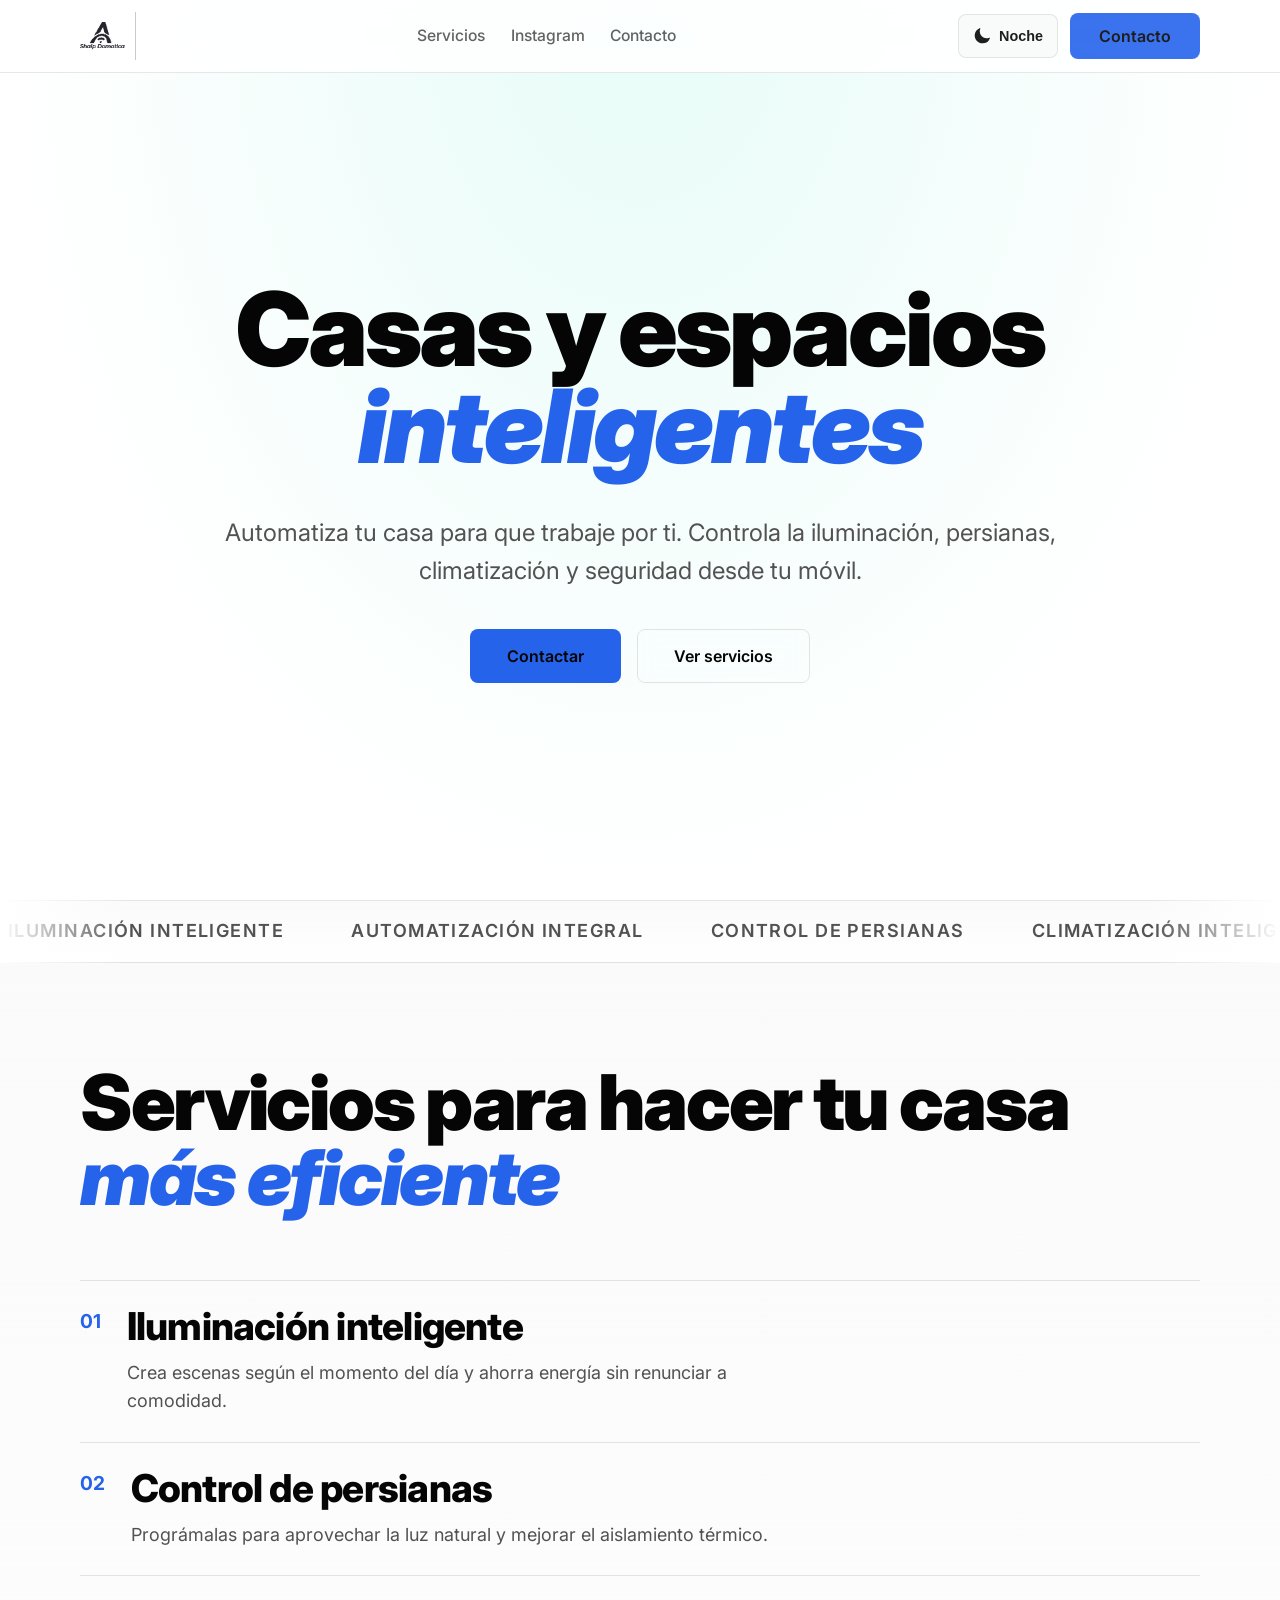
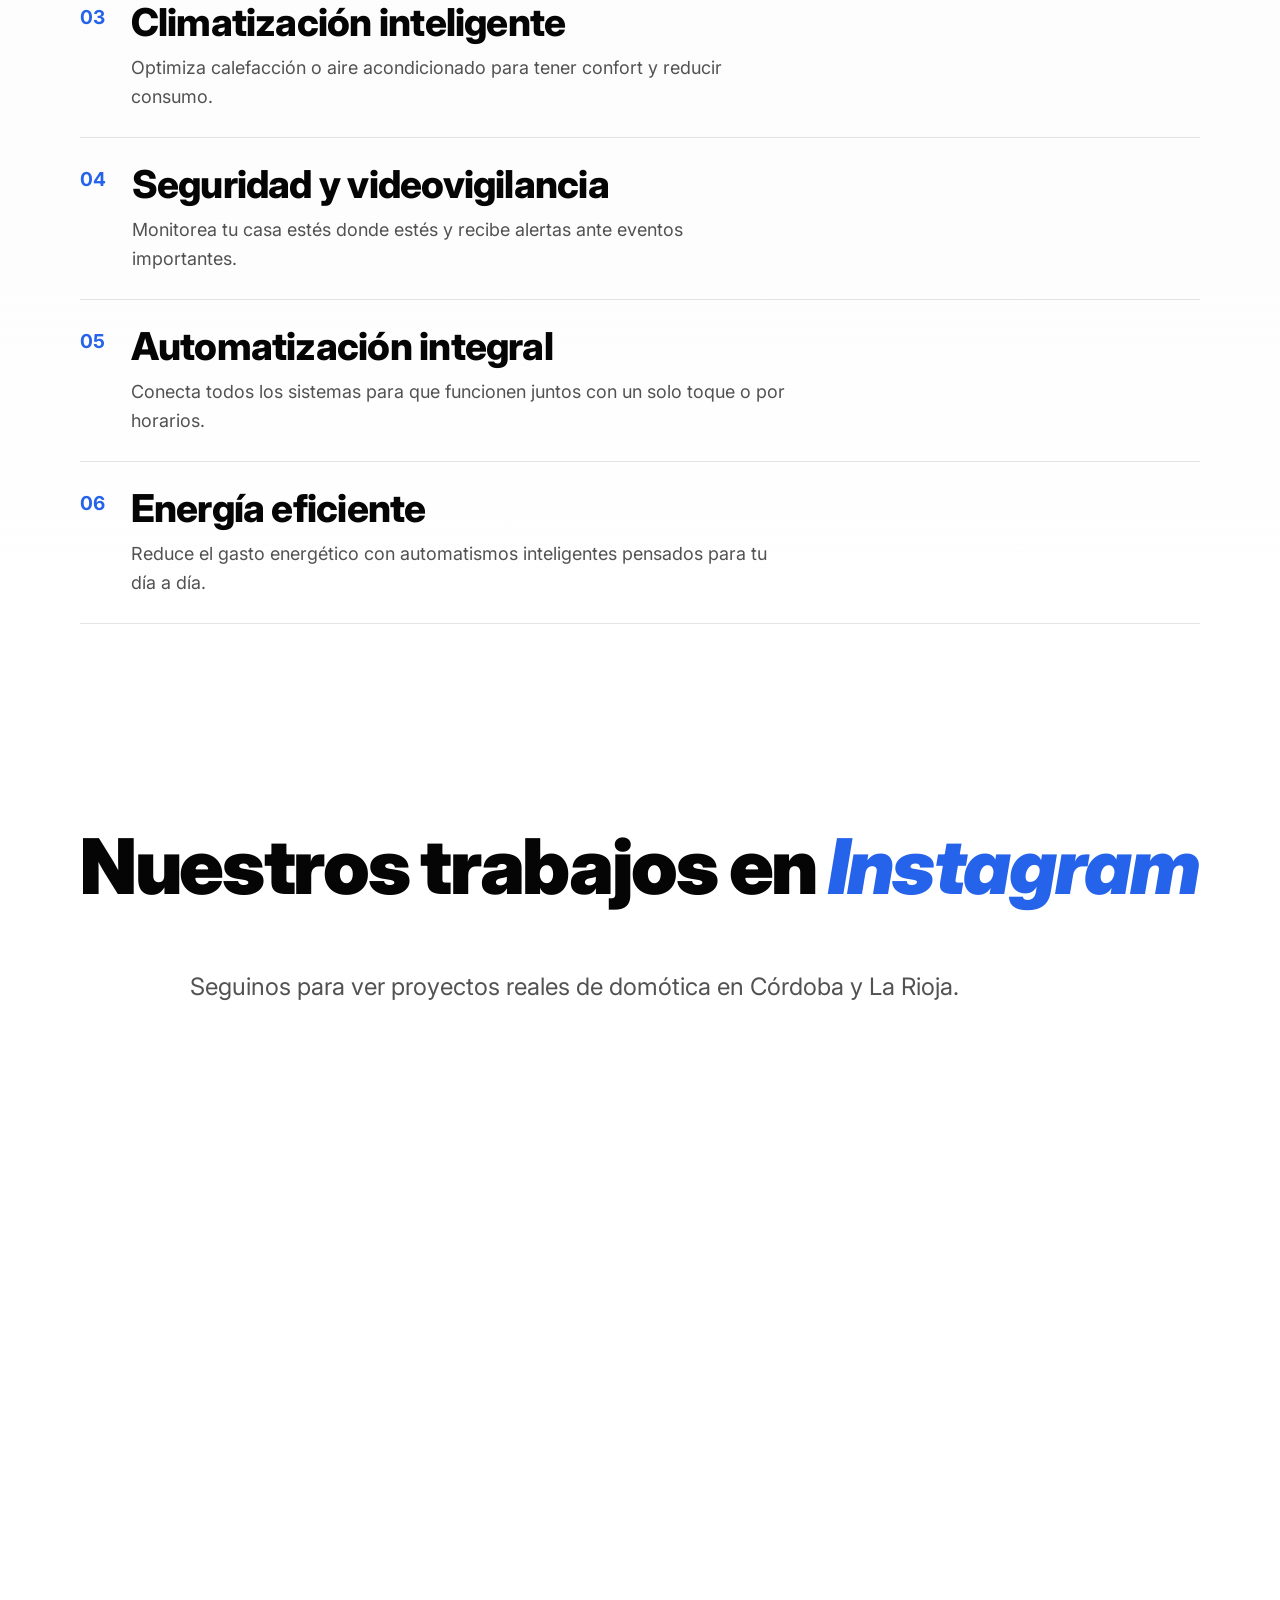
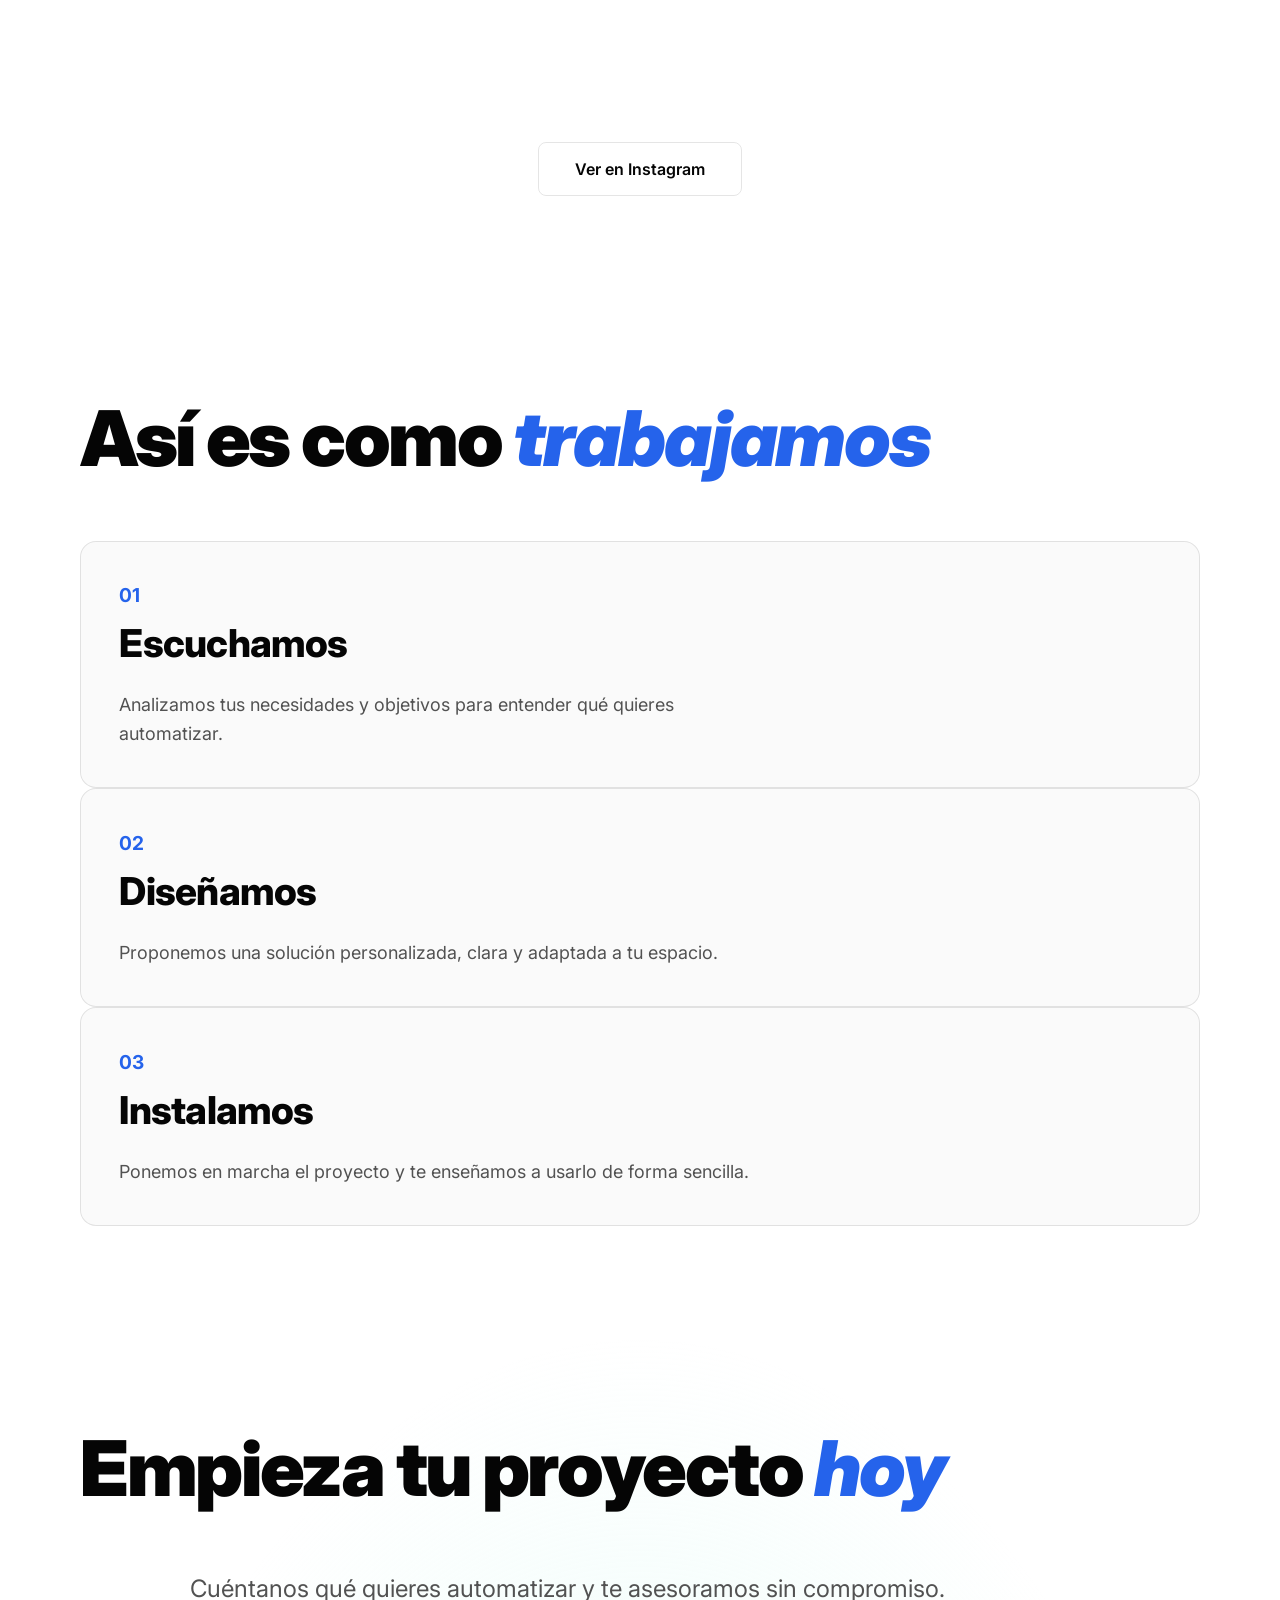
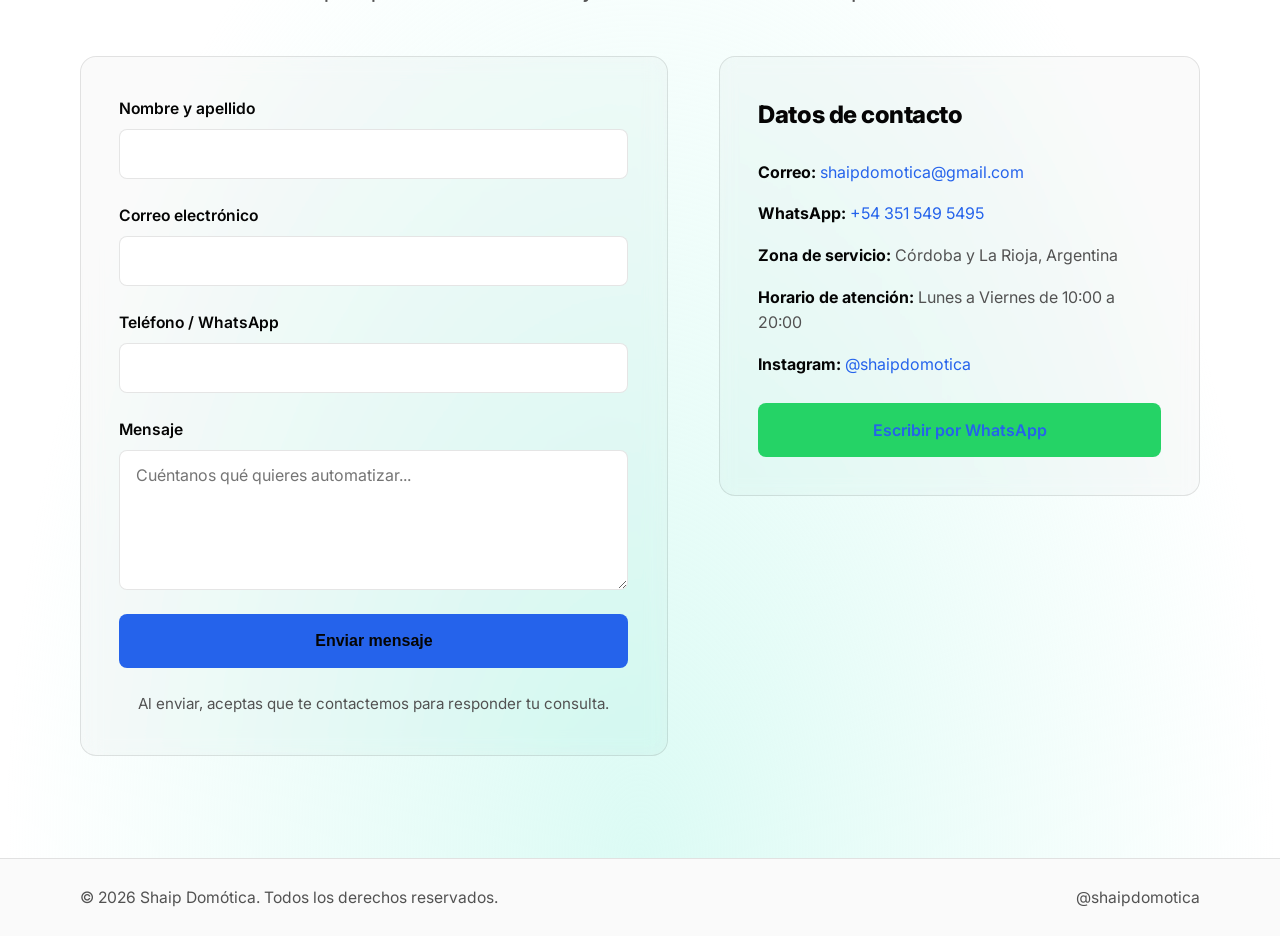
==== index.html @ 1cb64d3d "Use LightWidget HTTP for free tier compatibility" ====
<!DOCTYPE html>
<html lang="es" data-theme="dark">
<head>
  <meta charset="UTF-8">
  <meta name="viewport" content="width=device-width, initial-scale=1.0">
  <title>Shaip Domótica | Casas y espacios inteligentes</title>
  <meta name="description" content="Shaip Domótica. Automatización de iluminación, persianas, climatización y seguridad para casas y espacios inteligentes en Córdoba y La Rioja, Argentina.">
  <meta property="og:title" content="Shaip Domótica | Casas y espacios inteligentes">
  <meta property="og:description" content="Automatiza tu casa. Controla todo desde tu móvil. Shaip Domótica, Córdoba y La Rioja, Argentina.">
  <meta property="og:type" content="website">
  <meta property="og:locale" content="es_AR">
  <meta name="twitter:card" content="summary_large_image">
  <link rel="icon" type="image/png" href="[data-uri]">
  <link rel="preconnect" href="https://fonts.googleapis.com">
  <link rel="preconnect" href="https://fonts.gstatic.com" crossorigin>
  <link href="https://fonts.googleapis.com/css2?family=Inter:wght@400;500;600;700;800;900&display=swap" rel="stylesheet">
  <link rel="stylesheet" href="styles.css">
  <script type="application/ld+json">
  {
    "@context": "https://schema.org",
    "@type": "LocalBusiness",
    "name": "Shaip Domótica",
    "email": "shaipdomotica@gmail.com",
    "telephone": "+543515495495",
    "address": {"@type": "PostalAddress", "addressLocality": "Córdoba", "addressRegion": "Córdoba y La Rioja", "addressCountry": "AR"},
    "openingHours": "Mo-Fr 10:00-20:00",
    "description": "Domótica, automatización de casas y espacios inteligentes en Córdoba y La Rioja, Argentina.",
    "url": ""
  }
  </script>
</head>
<body>
  <a href="#contenido" class="skip-link">Saltar al contenido</a>
  <header class="header">
    <div class="container header-inner">
      <a href="#" class="logo">
        <img src="[data-uri]" alt="Shaip Domótica" class="logo-light" style="height: clamp(3rem, 3.5vw, 4rem); width: auto; object-fit: contain;">
        <img src="[data-uri]" alt="Shaip Domótica" class="logo-dark" style="height: clamp(3rem, 3.5vw, 4rem); width: auto; object-fit: contain;">
      </a>
      <nav class="nav" aria-label="Navegación principal">
        <a href="#servicios">Servicios</a>
        <a href="#instagram">Instagram</a>
        <a href="#contacto">Contacto</a>
      </nav>
      <div class="header-actions">
        <button class="theme-toggle" id="theme-toggle" aria-label="Cambiar tema" aria-pressed="false">
          <svg class="theme-icon sun" width="18" height="18" viewBox="0 0 24 24" fill="currentColor" aria-hidden="true"><path d="M12 2.25a.75.75 0 01.75.75v2.25a.75.75 0 01-1.5 0V3a.75.75 0 01.75-.75zM7.5 12a4.5 4.5 0 119 0 4.5 4.5 0 01-9 0zM18.894 6.166a.75.75 0 00-1.06-1.06l-1.591 1.59a.75.75 0 101.06 1.061l1.591-1.59zM21.75 12a.75.75 0 01-.75.75h-2.25a.75.75 0 010-1.5H21a.75.75 0 01.75.75zM17.834 18.894a.75.75 0 001.06-1.06l-1.59-1.591a.75.75 0 10-1.061 1.06l1.59 1.591zM12 18a.75.75 0 01.75.75V21a.75.75 0 01-1.5 0v-2.25A.75.75 0 0112 18zM7.758 17.303a.75.75 0 00-1.061-1.06l-1.591 1.59a.75.75 0 001.06 1.061l1.591-1.59zM6 12a.75.75 0 01-.75.75H3a.75.75 0 010-1.5h2.25A.75.75 0 016 12zM6.697 7.757a.75.75 0 001.06-1.06l-1.59-1.591a.75.75 0 00-1.061 1.06l1.59 1.591z"/></svg><svg class="theme-icon moon" width="18" height="18" viewBox="0 0 24 24" fill="currentColor" aria-hidden="true"><path fill-rule="evenodd" d="M9.528 1.718a.75.75 0 01.162.819A8.97 8.97 0 009 6a9 9 0 009 9 8.97 8.97 0 003.463-.69.75.75 0 01.981.98 10.503 10.503 0 01-9.694 6.46c-5.799 0-10.5-4.701-10.5-10.5 0-4.368 2.667-8.112 6.46-9.694a.75.75 0 01.818.162z" clip-rule="evenodd"/></svg>
          <span class="theme-toggle-text">Día</span>
        </button>
        <a href="#contacto" class="btn btn-primary nav-cta">Contacto</a>
      </div>
    </div>
  </header>

  <main id="contenido">
    <section class="hero">
      <div class="container hero-inner">
        <h1>Casas y espacios <em>inteligentes</em></h1>
        <p class="lead">Automatiza tu casa para que trabaje por ti. Controla la iluminación, persianas, climatización y seguridad desde tu móvil.</p>
        <div class="hero-cta">
          <a href="#contacto" class="btn btn-primary btn-lg">Contactar</a>
          <a href="#servicios" class="btn btn-ghost btn-lg">Ver servicios</a>
        </div>
      </div>
    </section>

    <section class="marquee" aria-hidden="true">
      <div class="marquee-track">
        <span>Iluminación inteligente</span><span>Automatización integral</span><span>Control de persianas</span><span>Climatización inteligente</span><span>Seguridad y videovigilancia</span><span>Energía eficiente</span>
        <span>Iluminación inteligente</span><span>Automatización integral</span><span>Control de persianas</span><span>Climatización inteligente</span><span>Seguridad y videovigilancia</span><span>Energía eficiente</span>
      </div>
    </section>

    <section id="servicios" class="services">
      <div class="container">
        <h2>Servicios para hacer tu casa <em>más eficiente</em></h2>
        <ol class="services-list">
          <li class="service-item"><span class="num">01</span><div><h3>Iluminación inteligente</h3><p>Crea escenas según el momento del día y ahorra energía sin renunciar a comodidad.</p></div></li>
          <li class="service-item"><span class="num">02</span><div><h3>Control de persianas</h3><p>Prográmalas para aprovechar la luz natural y mejorar el aislamiento térmico.</p></div></li>
          <li class="service-item"><span class="num">03</span><div><h3>Climatización inteligente</h3><p>Optimiza calefacción o aire acondicionado para tener confort y reducir consumo.</p></div></li>
          <li class="service-item"><span class="num">04</span><div><h3>Seguridad y videovigilancia</h3><p>Monitorea tu casa estés donde estés y recibe alertas ante eventos importantes.</p></div></li>
          <li class="service-item"><span class="num">05</span><div><h3>Automatización integral</h3><p>Conecta todos los sistemas para que funcionen juntos con un solo toque o por horarios.</p></div></li>
          <li class="service-item"><span class="num">06</span><div><h3>Energía eficiente</h3><p>Reduce el gasto energético con automatismos inteligentes pensados para tu día a día.</p></div></li>
        </ol>
      </div>
    </section>

    <section id="instagram" class="instagram">
      <div class="container">
        <h2>Nuestros trabajos en <em>Instagram</em></h2>
        <p class="lead">Seguinos para ver proyectos reales de domótica en Córdoba y La Rioja.</p>
        <div class="ig-embed-wrapper fade-in">
          <iframe src="http://lightwidget.com/widgets/79dce2ac7bbd5ac789f08ddc2d118711.html" scrolling="no" allowtransparency="true" class="lightwidget-widget ig-embed" style="width:100%;border:0;overflow:hidden;" loading="lazy" title="Instagram Feed - Shaip Domótica"></iframe>
        </div>
        <script src="http://cdn.lightwidget.com/widgets/lightwidget.js"></script>
        <div class="text-center" style="margin-top: clamp(1.5rem, 2vw, 2rem);">
          <a href="https://www.instagram.com/shaipdomotica" target="_blank" rel="noopener noreferrer" class="btn btn-ghost btn-lg">Ver en Instagram</a>
        </div>
      </div>
    </section>

    <section class="how">
      <div class="container">
        <h2>Así es como <em>trabajamos</em></h2>
        <ol class="how-list">
          <li><span class="num">01</span><h3>Escuchamos</h3><p>Analizamos tus necesidades y objetivos para entender qué quieres automatizar.</p></li>
          <li><span class="num">02</span><h3>Diseñamos</h3><p>Proponemos una solución personalizada, clara y adaptada a tu espacio.</p></li>
          <li><span class="num">03</span><h3>Instalamos</h3><p>Ponemos en marcha el proyecto y te enseñamos a usarlo de forma sencilla.</p></li>
        </ol>
      </div>
    </section>

    <section id="contacto" class="contact">
      <div class="container">
        <h2>Empieza tu proyecto <em>hoy</em></h2>
        <p class="lead">Cuéntanos qué quieres automatizar y te asesoramos sin compromiso.</p>
        <div class="contact-grid">
          <form id="contact-form" class="form" action="https://formspree.io/f/XXXXXXXX" method="POST">
            <div class="form-field"><label for="nombre">Nombre y apellido</label><input type="text" id="nombre" name="nombre" autocomplete="name" required></div>
            <div class="form-field"><label for="email">Correo electrónico</label><input type="email" id="email" name="email" autocomplete="email" required></div>
            <div class="form-field"><label for="telefono">Teléfono / WhatsApp</label><input type="tel" id="telefono" name="telefono" autocomplete="tel"></div>
            <div class="form-field"><label for="mensaje">Mensaje</label><textarea id="mensaje" name="mensaje" rows="5" placeholder="Cuéntanos qué quieres automatizar..." required></textarea></div>
            <button type="submit" class="btn btn-primary btn-lg btn-block">Enviar mensaje</button>
            <p class="form-note">Al enviar, aceptas que te contactemos para responder tu consulta.</p>
          </form>
          <aside class="contact-info">
            <h3>Datos de contacto</h3>
            <ul>
              <li><strong>Correo:</strong> <a href="mailto:shaipdomotica@gmail.com">shaipdomotica@gmail.com</a></li>
              <li><strong>WhatsApp:</strong> <a href="https://wa.me/543515495495?text=Hola%20Shaip%20Dom%C3%B3tica%2C%20me%20interesa%20automatizar%20mi%20casa." target="_blank" rel="noopener noreferrer">+54 351 549 5495</a></li>
              <li><strong>Zona de servicio:</strong> Córdoba y La Rioja, Argentina</li>
              <li><strong>Horario de atención:</strong> Lunes a Viernes de 10:00 a 20:00</li>
              <li><strong>Instagram:</strong> <a href="https://www.instagram.com/shaipdomotica" target="_blank" rel="noopener noreferrer">@shaipdomotica</a></li>
            </ul>
            <a href="https://wa.me/543515495495?text=Hola%20Shaip%20Dom%C3%B3tica%2C%20me%20interesa%20automatizar%20mi%20casa." target="_blank" rel="noopener noreferrer" class="btn btn-whatsapp btn-lg btn-block">Escribir por WhatsApp</a>
          </aside>
        </div>
      </div>
    </section>
  </main>

  <footer class="footer">
    <div class="container footer-inner">
      <p>© <span id="year"></span> Shaip Domótica. Todos los derechos reservados.</p>
      <div class="footer-links">
        <a href="https://www.instagram.com/shaipdomotica" target="_blank" rel="noopener noreferrer" aria-label="Instagram">@shaipdomotica</a>
      </div>
    </div>
  </footer>
  <script src="script.js"></script>
</body>
</html>
---- styles.css ----
:root[data-theme="dark"] {
  --bg-primary: #050505;
  --bg-secondary: #0b0b0b;
  --text-primary: #f5f5f5;
  --text-secondary: #a3a3a3;
  --accent: #2563EB;
  --border: rgba(255, 255, 255, 0.08);
  --surface: rgba(255, 255, 255, 0.04);
  --radius: 0.5rem;
  --logo-dark: block;
  --logo-light: none;
}

:root[data-theme="light"] {
  --bg-primary: #ffffff;
  --bg-secondary: #fafafa;
  --text-primary: #050505;
  --text-secondary: #525252;
  --accent: #2563EB;
  --border: rgba(5, 5, 5, 0.1);
  --surface: rgba(5, 5, 5, 0.02);
  --radius: 0.5rem;
  --logo-dark: none;
  --logo-light: block;
}

* { box-sizing: border-box; margin: 0; padding: 0; }
html { scroll-behavior: smooth; scroll-padding-top: 5rem; }

body {
  font-family: Inter, system-ui, -apple-system, BlinkMacSystemFont, 'Segoe UI', Roboto, Oxygen, Ubuntu, Cantarell, 'Open Sans', 'Helvetica Neue', sans-serif;
  background: var(--bg-primary);
  color: var(--text-primary);
  line-height: 1.6;
  overflow-x: hidden;
  transition: background 0.3s ease, color 0.3s ease;
  -webkit-font-smoothing: antialiased;
  -moz-osx-font-smoothing: grayscale;
}

.container { width: min(90vw, 80rem); margin: 0 auto; padding: 0 1rem; }
a { color: inherit; text-decoration: none; }
img { max-width: 100%; height: auto; display: block; }

.btn { display: inline-flex; align-items: center; justify-content: center; padding: 0.875rem 1.75rem; border-radius: var(--radius); font-weight: 600; font-size: 1rem; line-height: 1; transition: all 0.2s ease; border: 1px solid transparent; cursor: pointer; min-height: 44px; white-space: nowrap; }
.btn-lg { padding: 1.125rem 2.25rem; font-size: clamp(1rem, 1.1vw, 1.125rem); }
.btn-block { width: 100%; }
.btn-primary { background: var(--accent); color: #050505; }
.btn-primary:hover { filter: brightness(1.05); transform: translateY(-1px); }
.btn-primary:focus-visible, .btn-ghost:focus-visible, .btn-whatsapp:focus-visible, .theme-toggle:focus-visible { outline: 2px solid var(--accent); outline-offset: 2px; }
.btn-ghost { background: transparent; border-color: var(--border); backdrop-filter: blur(8px) saturate(120%); }
.btn-ghost:hover { background: var(--surface); }
.btn-whatsapp { background: #25d366; color: #fff; }
.btn-whatsapp:hover { filter: brightness(1.05); transform: translateY(-1px); }

.skip-link { position: absolute; top: -100%; left: 0; background: var(--accent); color: #050505; padding: 0.75rem 1rem; z-index: 9999; }
.skip-link:focus { top: 0; }

.header { position: fixed; top: 0; left: 0; right: 0; z-index: 1000; background: var(--bg-primary); opacity: 0.9; backdrop-filter: blur(12px) saturate(140%); border-bottom: 1px solid var(--border); transition: background 0.3s ease, border-color 0.3s ease; }
.header-inner { display: flex; align-items: center; justify-content: space-between; padding: 0.75rem 1rem; gap: 1rem; }
.logo { display: flex; align-items: center; }
.logo img { height: clamp(3rem, 3.5vw, 4rem); width: auto; }
.logo-dark { display: var(--logo-dark); }
.logo-light { display: var(--logo-light); }
.nav { display: flex; gap: clamp(1rem, 2vw, 2rem); align-items: center; }
.nav a { color: var(--text-secondary); font-weight: 500; font-size: 0.98rem; }
.nav a:hover { color: var(--text-primary); }
.header-actions { display: flex; align-items: center; gap: 0.75rem; }
.nav-cta { display: none; }
@media (min-width: 48rem) { .nav-cta { display: inline-flex; } }

.theme-toggle { display: inline-flex; align-items: center; gap: 0.5rem; padding: 0.625rem 0.875rem; border-radius: var(--radius); border: 1px solid var(--border); background: var(--surface); color: var(--text-primary); font-weight: 600; font-size: 0.9rem; min-height: 44px; cursor: pointer; transition: all 0.2s ease; }
.theme-toggle:hover { background: var(--border); }
.theme-icon { width: 18px; height: 18px; display: none; color: var(--text-primary); }
[data-theme="dark"] .theme-icon.sun { display: block; }
[data-theme="light"] .theme-icon.moon { display: block; }

.hero { min-height: 100svh; display: flex; align-items: center; justify-content: center; padding: 6rem 0 2rem; position: relative; }
.hero::before { content: ''; position: absolute; inset: 0; background: radial-gradient(ellipse at top, rgba(59, 232, 196, 0.12) 0%, var(--bg-primary) 70%); pointer-events: none; transition: background 0.3s ease; }
.hero-inner { text-align: center; position: relative; z-index: 1; display: flex; flex-direction: column; align-items: center; gap: clamp(1.5rem, 3vw, 2.5rem); }
h1 { font-size: clamp(3rem, 8vw, 9rem); font-weight: 900; line-height: 0.95; letter-spacing: -0.03em; }
h1 em, h2 em { font-style: italic; color: var(--accent); }
.lead { font-size: clamp(1.125rem, 2vw, 1.5rem); color: var(--text-secondary); max-width: 60ch; margin: 0 auto; }
.hero-cta { display: flex; flex-wrap: wrap; justify-content: center; gap: 1rem; }

.marquee { overflow: hidden; border-top: 1px solid var(--border); border-bottom: 1px solid var(--border); background: linear-gradient(to bottom, var(--surface), var(--bg-primary)); padding: 1rem 0; position: relative; mask-image: linear-gradient(to right, transparent 0%, black 10%, black 90%, transparent 100%); -webkit-mask-image: linear-gradient(to right, transparent 0%, black 10%, black 90%, transparent 100%); transition: background 0.3s ease, border-color 0.3s ease; }
.marquee-track { display: flex; gap: clamp(2rem, 4vw, 4rem); animation: marquee 40s linear infinite; will-change: transform; }
.marquee-track span { font-size: clamp(0.875rem, 1.5vw, 1.125rem); font-weight: 600; letter-spacing: 0.08em; text-transform: uppercase; white-space: nowrap; color: var(--text-secondary); padding: 0 0.5rem; }
@keyframes marquee { 0% { transform: translateX(0); } 100% { transform: translateX(-50%); } }

.services, .how, .contact { padding: clamp(4rem, 8vw, 8rem) 0; }
.services { background: linear-gradient(to bottom, var(--surface) 0%, var(--bg-primary) 100%); transition: background 0.3s ease; }
h2 { font-size: clamp(2.5rem, 6vw, 6rem); font-weight: 900; line-height: 0.98; letter-spacing: -0.03em; margin-bottom: clamp(2rem, 5vw, 4rem); }
.services-list, .how-list { display: flex; flex-direction: column; gap: 0; }
.service-item, .how-list li { display: grid; grid-template-columns: auto 1fr; gap: clamp(1rem, 2vw, 2rem); padding: clamp(1.25rem, 2vw, 2rem) 0; border-top: 1px solid var(--border); align-items: start; transition: border-color 0.3s ease; }
.service-item:last-child, .how-list li:last-child { border-bottom: 1px solid var(--border); }
.num { font-size: clamp(1rem, 1.5vw, 1.25rem); font-weight: 700; color: var(--accent); line-height: 1.2; padding-top: 0.25rem; }
.service-item h3, .how-list h3 { font-size: clamp(1.5rem, 3vw, 2.5rem); font-weight: 800; line-height: 1.05; letter-spacing: -0.02em; margin-bottom: clamp(0.5rem, 1vw, 0.75rem); }
.service-item p, .how-list p { color: var(--text-secondary); font-size: clamp(1rem, 1.5vw, 1.125rem); max-width: 60ch; }

@media (min-width: 64rem) {
  .how-list { grid-template-columns: repeat(3, 1fr); }
  .how-list li { grid-template-columns: 1fr; gap: 1rem; border: 1px solid var(--border); padding: clamp(2rem, 3vw, 3rem); border-radius: calc(var(--radius) * 2); background: var(--surface); backdrop-filter: blur(8px) saturate(120%); }
  .how-list li:last-child { border-bottom: 1px solid var(--border); }
}

.contact { background: radial-gradient(ellipse at bottom, rgba(59, 232, 196, 0.18) 0%, var(--bg-primary) 70%); transition: background 0.3s ease; }
.contact .lead { margin-bottom: clamp(2rem, 4vw, 3rem); text-align: left; }
.contact-grid { display: grid; gap: clamp(2rem, 4vw, 4rem); }
@media (min-width: 64rem) { .contact-grid { grid-template-columns: 1.1fr 0.9fr; align-items: start; } }

.form { display: flex; flex-direction: column; gap: clamp(1.25rem, 2vw, 1.5rem); padding: clamp(1.5rem, 3vw, 2.5rem); border: 1px solid var(--border); border-radius: calc(var(--radius) * 2); background: var(--surface); backdrop-filter: blur(10px) saturate(130%); transition: background 0.3s ease, border-color 0.3s ease; }
.form-field { display: flex; flex-direction: column; gap: 0.5rem; }
label { font-weight: 600; font-size: 0.98rem; }
input, textarea { width: 100%; padding: 0.875rem 1rem; border-radius: var(--radius); border: 1px solid var(--border); background: var(--bg-primary); color: var(--text-primary); font-size: 1rem; font-family: inherit; transition: border-color 0.2s ease, box-shadow 0.2s ease, background 0.3s ease; min-height: 44px; }
textarea { min-height: 140px; resize: vertical; }
input::placeholder, textarea::placeholder { color: var(--text-secondary); opacity: 0.8; }
input:focus-visible, textarea:focus-visible { outline: none; border-color: var(--accent); box-shadow: 0 0 0 3px rgba(59, 232, 196, 0.2); }

.form-note { font-size: 0.95rem; color: var(--text-secondary); text-align: center; }

.contact-info { display: flex; flex-direction: column; gap: clamp(1.25rem, 2vw, 1.75rem); padding: clamp(1.5rem, 3vw, 2.5rem); border: 1px solid var(--border); border-radius: calc(var(--radius) * 2); background: var(--surface); backdrop-filter: blur(8px) saturate(120%); height: fit-content; transition: background 0.3s ease, border-color 0.3s ease; }
.contact-info h3 { font-size: clamp(1.25rem, 2vw, 1.5rem); font-weight: 800; letter-spacing: -0.02em; }
.contact-info ul { list-style: none; display: flex; flex-direction: column; gap: clamp(0.75rem, 1.5vw, 1rem); }
.contact-info li { color: var(--text-secondary); font-size: clamp(1rem, 1.2vw, 1.0625rem); }
.contact-info li strong { color: var(--text-primary); }
.contact-info a { color: var(--accent); }
.contact-info a:hover { text-decoration: underline; text-underline-offset: 0.2em; }

.footer { border-top: 1px solid var(--border); padding: clamp(1.5rem, 2vw, 2rem) 0; background: var(--surface); transition: background 0.3s ease, border-color 0.3s ease; }
.footer-inner { display: flex; flex-direction: column; align-items: center; justify-content: space-between; gap: 1rem; text-align: center; color: var(--text-secondary); font-size: 0.98rem; }
@media (min-width: 48rem) { .footer-inner { flex-direction: row; text-align: left; } }
.footer-links a { color: var(--text-secondary); }
.footer-links a:hover { color: var(--text-primary); }

.js .fade-in { opacity: 0; transform: translateY(1.5rem); transition: opacity 0.8s ease, transform 0.8s ease; transition-delay: var(--delay, 0s); }
.js .fade-in.visible { opacity: 1; transform: translateY(0); }

@media (prefers-reduced-motion: reduce) {
  html { scroll-behavior: auto; }
  .marquee-track { animation: none; }
  .js .fade-in { opacity: 1; transform: none; transition: none; }
  .btn-primary:hover, .btn-whatsapp:hover { transform: none; }
}

.instagram {
  padding: clamp(4rem, 8vw, 8rem) 0;
}

.instagram .lead {
  margin-bottom: clamp(2rem, 4vw, 3rem);
  text-align: left;
}

.ig-embed-wrapper {
  position: relative;
  width: 100%;
  max-width: min(85vw, 540px);
  margin: 0 auto;
  background: var(--surface);
  border: 1px solid var(--border);
  border-radius: calc(var(--radius) * 2);
  overflow: hidden;
  box-shadow: 0 40px 60px -40px rgba(37, 99, 235, 0.25);
}

.ig-embed {
  width: 100%;
  min-height: 500px;
  border: none;
  display: block;
}

@media (min-width: 48rem) {
  .ig-embed {
    min-height: 620px;
  }
}

@media (min-width: 64rem) {
  .ig-embed {
    min-height: 720px;
  }
}

.text-center {
  text-align: center;
}

.lightwidget-widget {
  min-height: 420px;
}
@media (min-width: 48rem) {
  .lightwidget-widget { min-height: 560px; }
}
@media (min-width: 64rem) {
  .lightwidget-widget { min-height: 660px; }
}
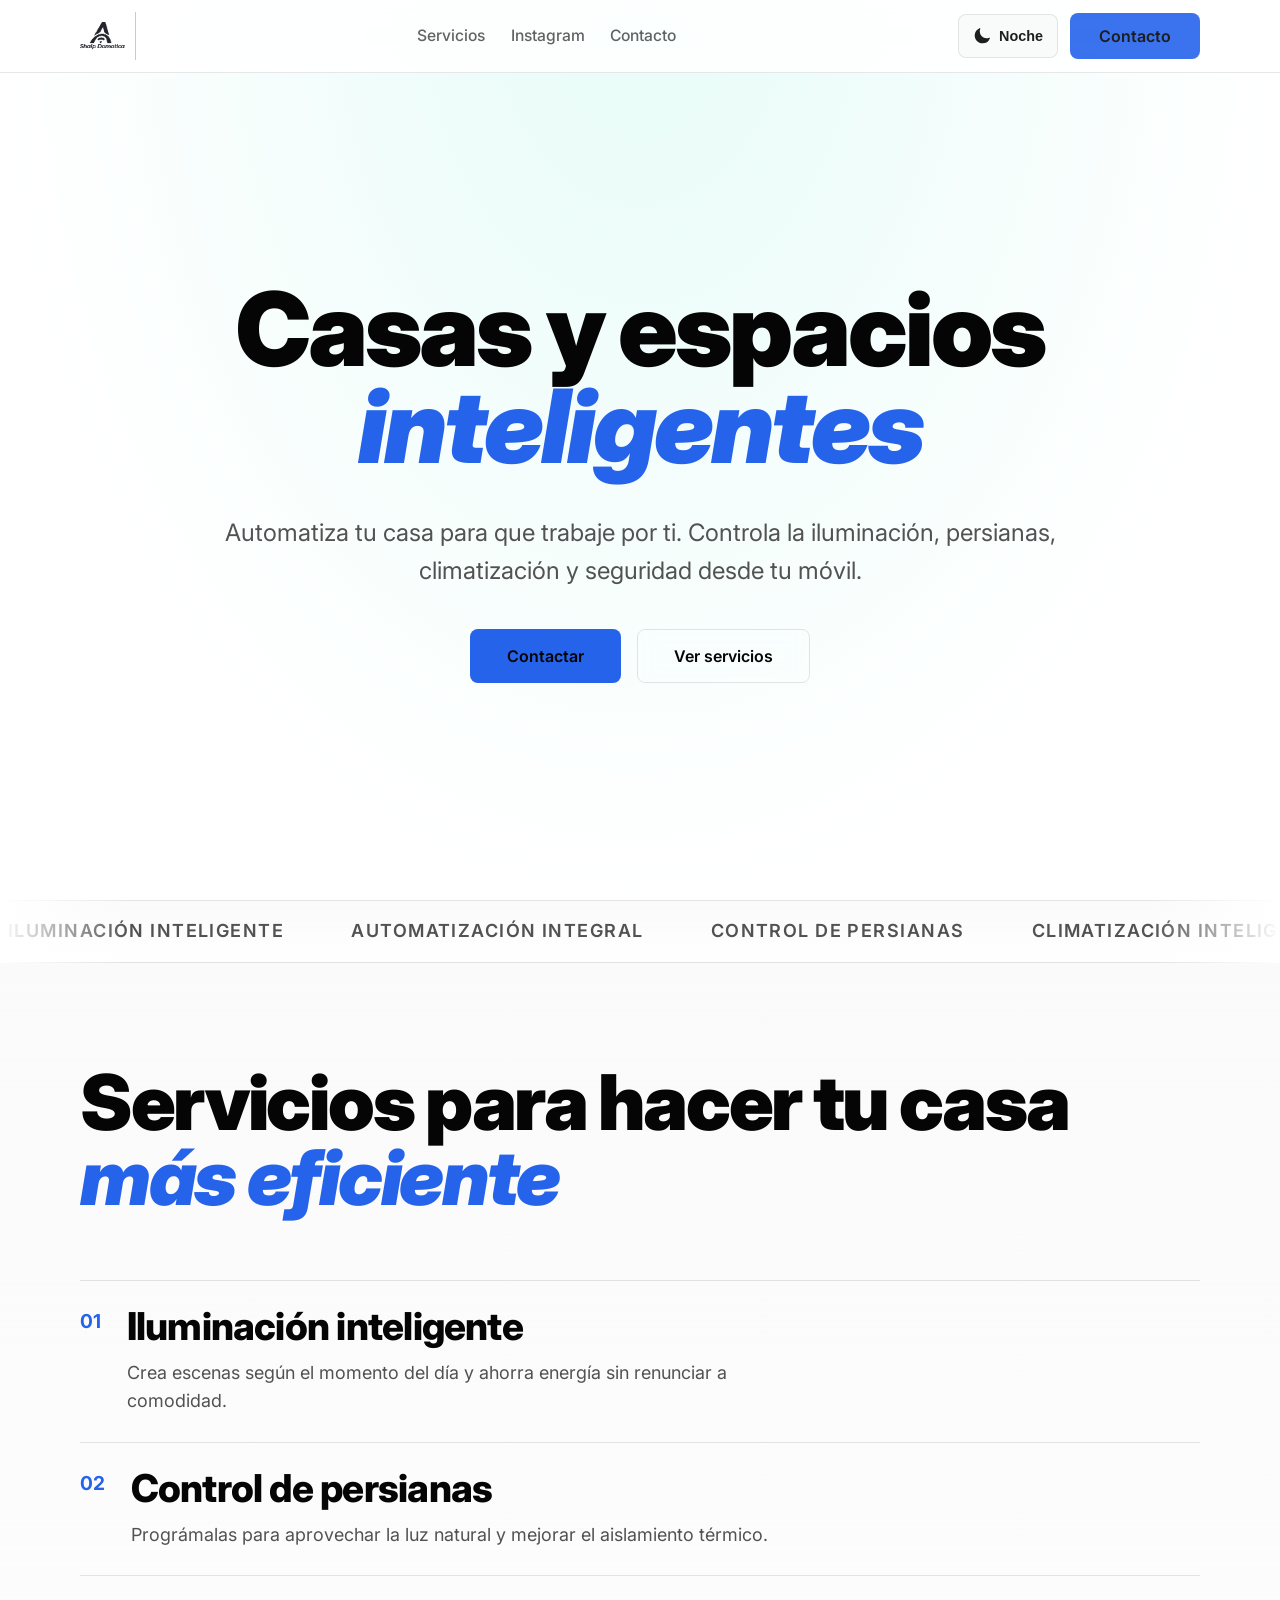
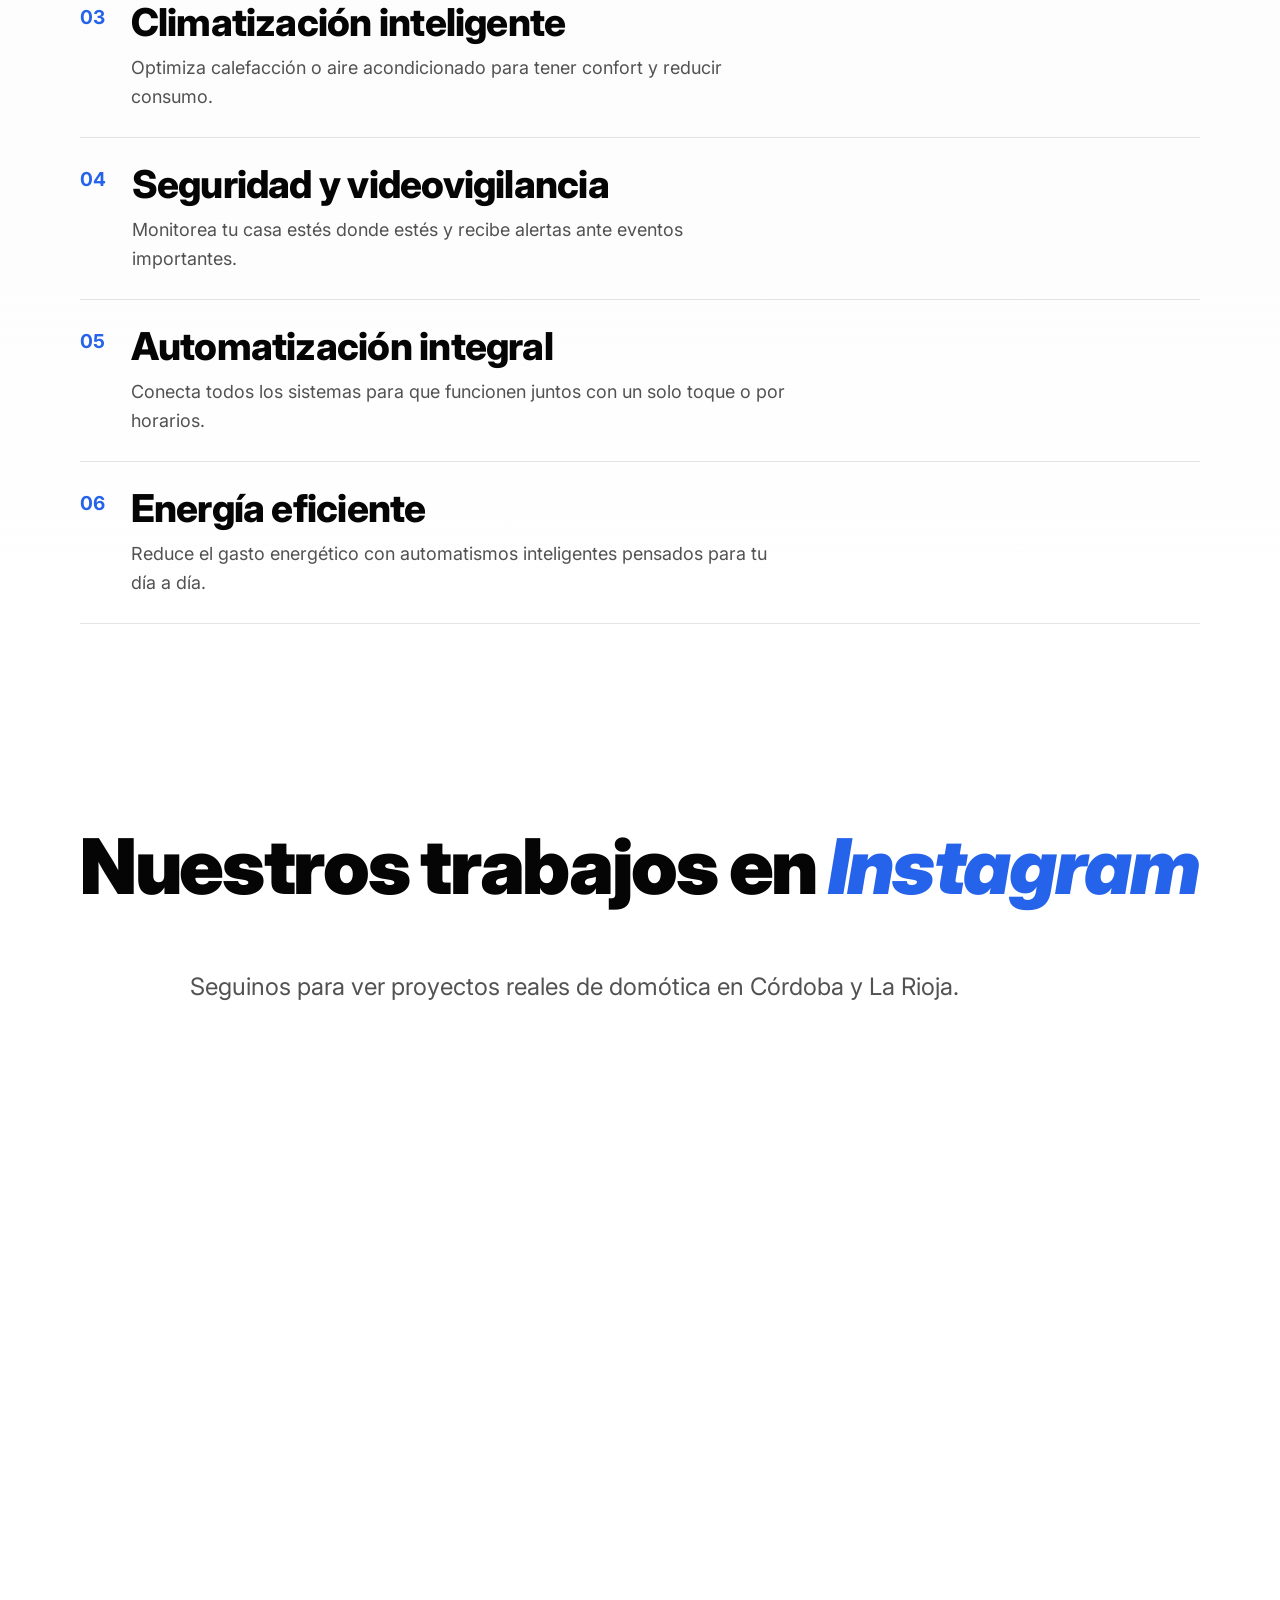
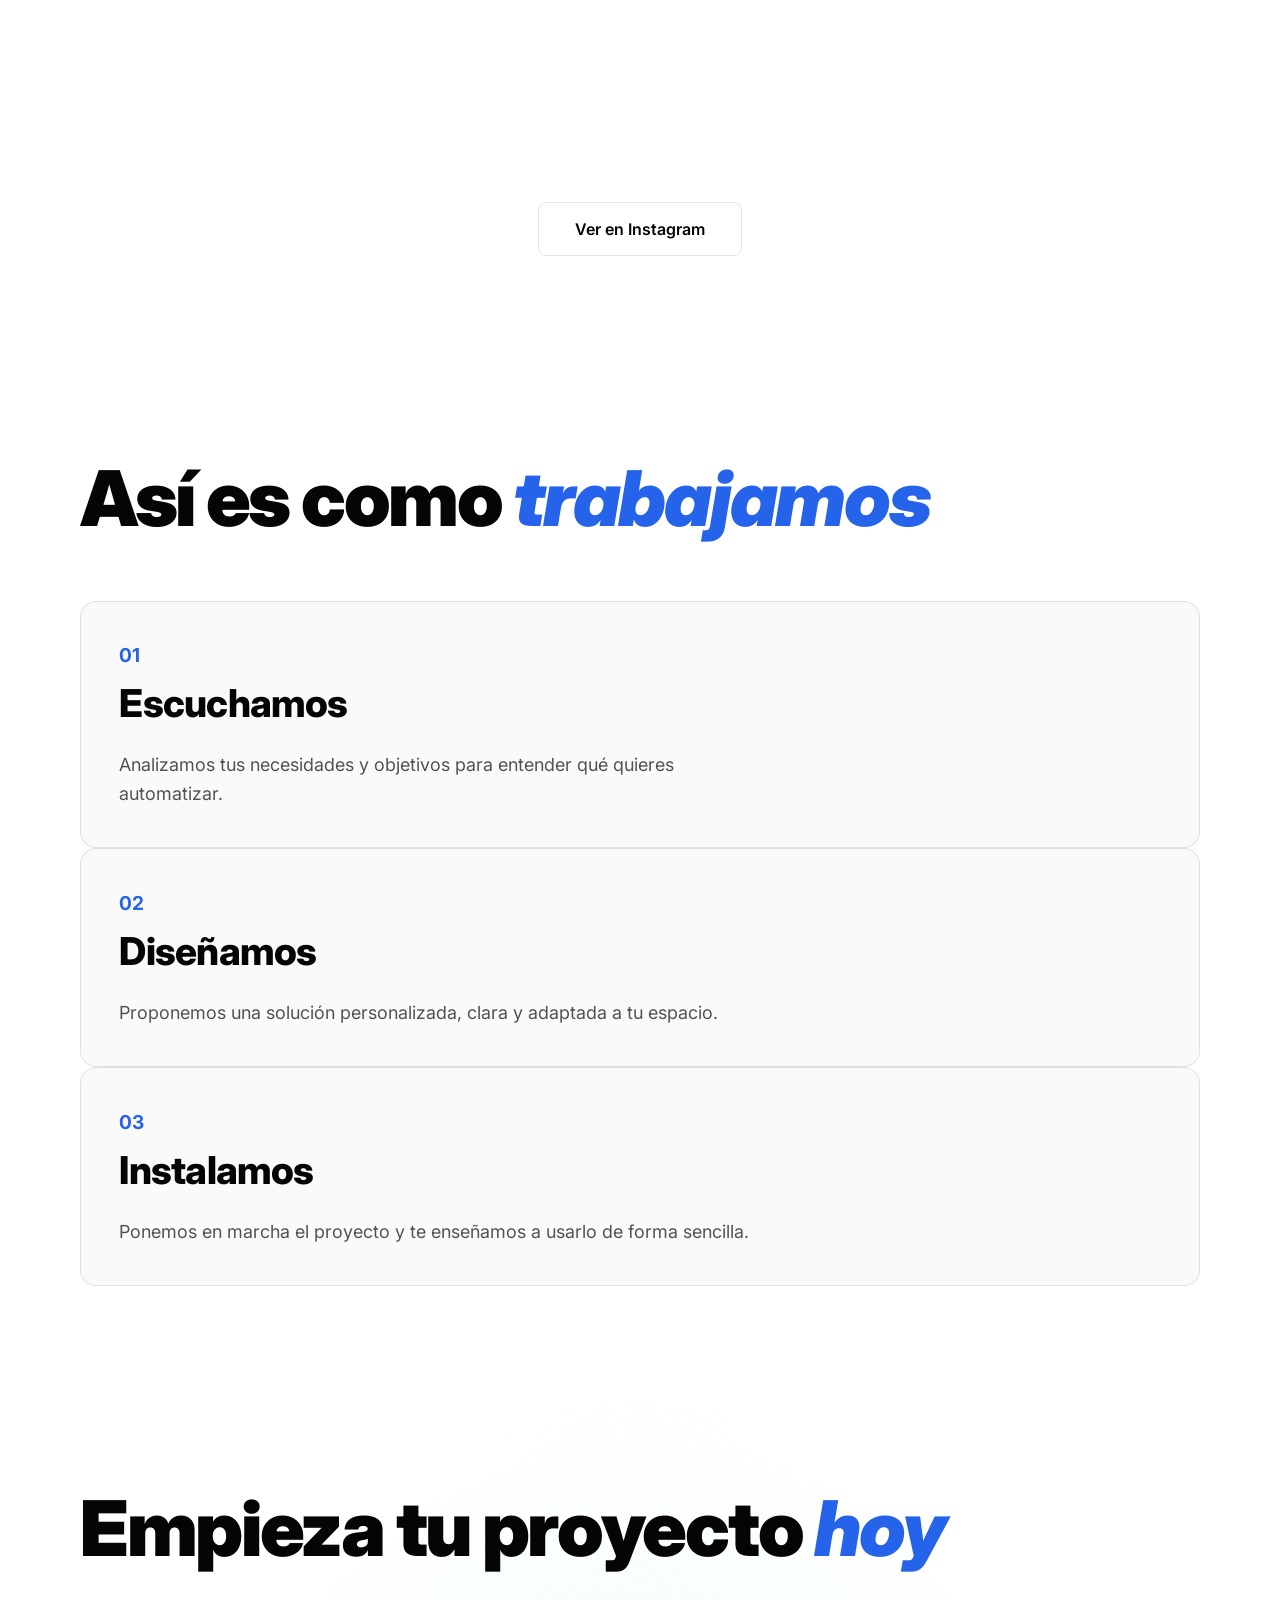
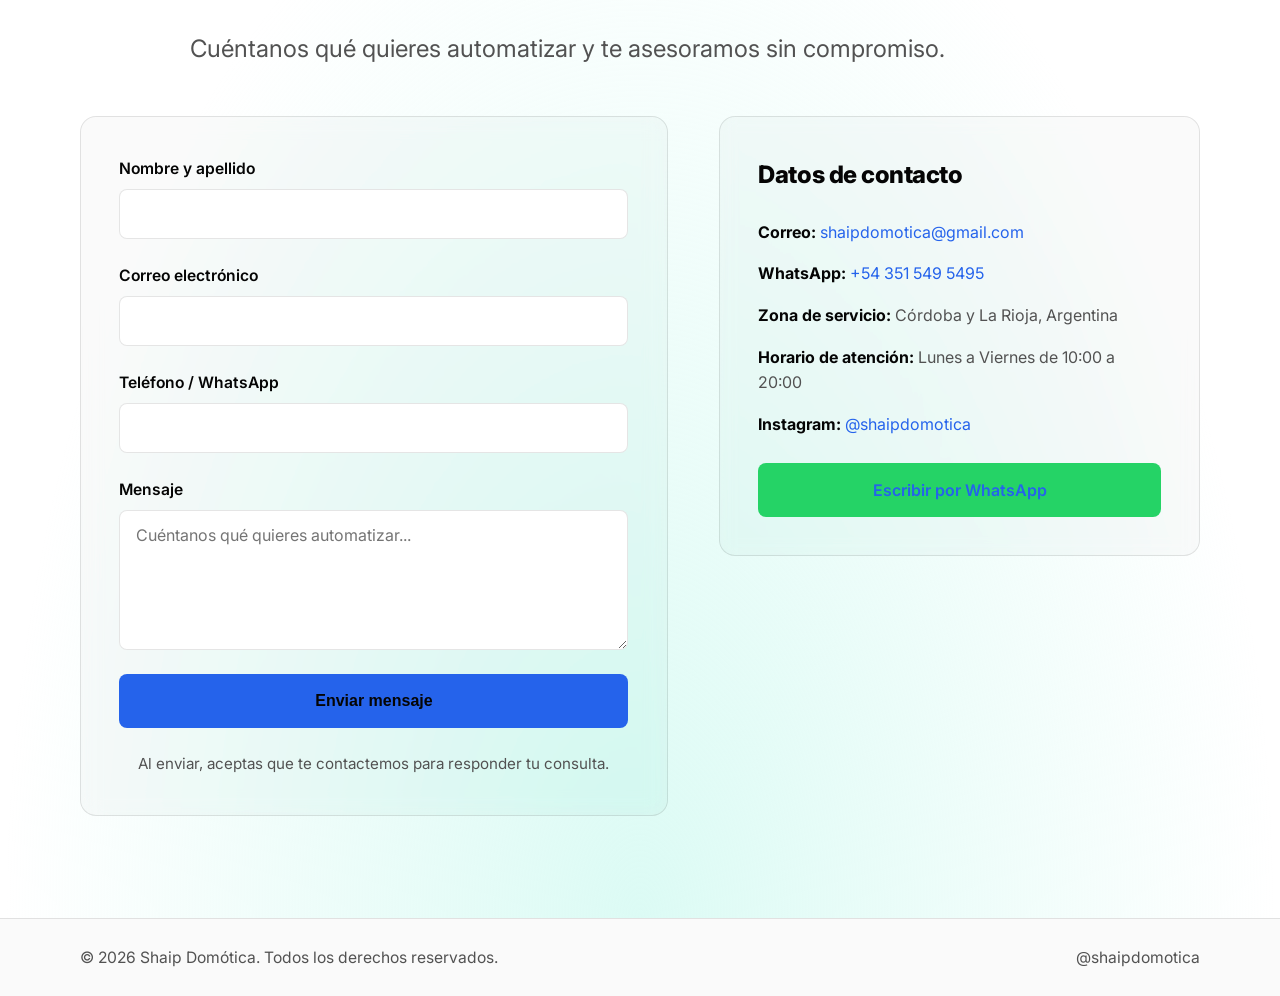
==== commit f473060f: "Cambio de carrousel a Behold" ====
--- a/index.html
+++ b/index.html
@@ -90,9 +90,18 @@
         <h2>Nuestros trabajos en <em>Instagram</em></h2>
         <p class="lead">Seguinos para ver proyectos reales de domótica en Córdoba y La Rioja.</p>
         <div class="ig-embed-wrapper fade-in">
-          <iframe src="http://lightwidget.com/widgets/79dce2ac7bbd5ac789f08ddc2d118711.html" scrolling="no" allowtransparency="true" class="lightwidget-widget ig-embed" style="width:100%;border:0;overflow:hidden;" loading="lazy" title="Instagram Feed - Shaip Domótica"></iframe>
+          <behold-widget feed-id="pUAoC3qoqCW2iThKT3bS"></behold-widget>
         </div>
-        <script src="http://cdn.lightwidget.com/widgets/lightwidget.js"></script>
+        <script>
+          (() => {
+            if (window.__bhldScript) return;
+            window.__bhldScript = true;
+            const d = document, s = d.createElement("script");
+            s.type = "module";
+            s.src = "https://w.behold.so/widget.js";
+            setTimeout(() => { d.head.append(s); }, 0);
+          })();
+        </script>
         <div class="text-center" style="margin-top: clamp(1.5rem, 2vw, 2rem);">
           <a href="https://www.instagram.com/shaipdomotica" target="_blank" rel="noopener noreferrer" class="btn btn-ghost btn-lg">Ver en Instagram</a>
         </div>
--- a/styles.css
+++ b/styles.css
@@ -164,21 +164,20 @@
   box-shadow: 0 40px 60px -40px rgba(37, 99, 235, 0.25);
 }
 
-.ig-embed {
+behold-widget {
+  display: block;
   width: 100%;
   min-height: 500px;
-  border: none;
-  display: block;
 }
 
 @media (min-width: 48rem) {
-  .ig-embed {
+  behold-widget {
     min-height: 620px;
   }
 }
 
 @media (min-width: 64rem) {
-  .ig-embed {
+  behold-widget {
     min-height: 720px;
   }
 }
@@ -186,13 +185,3 @@
 .text-center {
   text-align: center;
 }
-
-.lightwidget-widget {
-  min-height: 420px;
-}
-@media (min-width: 48rem) {
-  .lightwidget-widget { min-height: 560px; }
-}
-@media (min-width: 64rem) {
-  .lightwidget-widget { min-height: 660px; }
-}
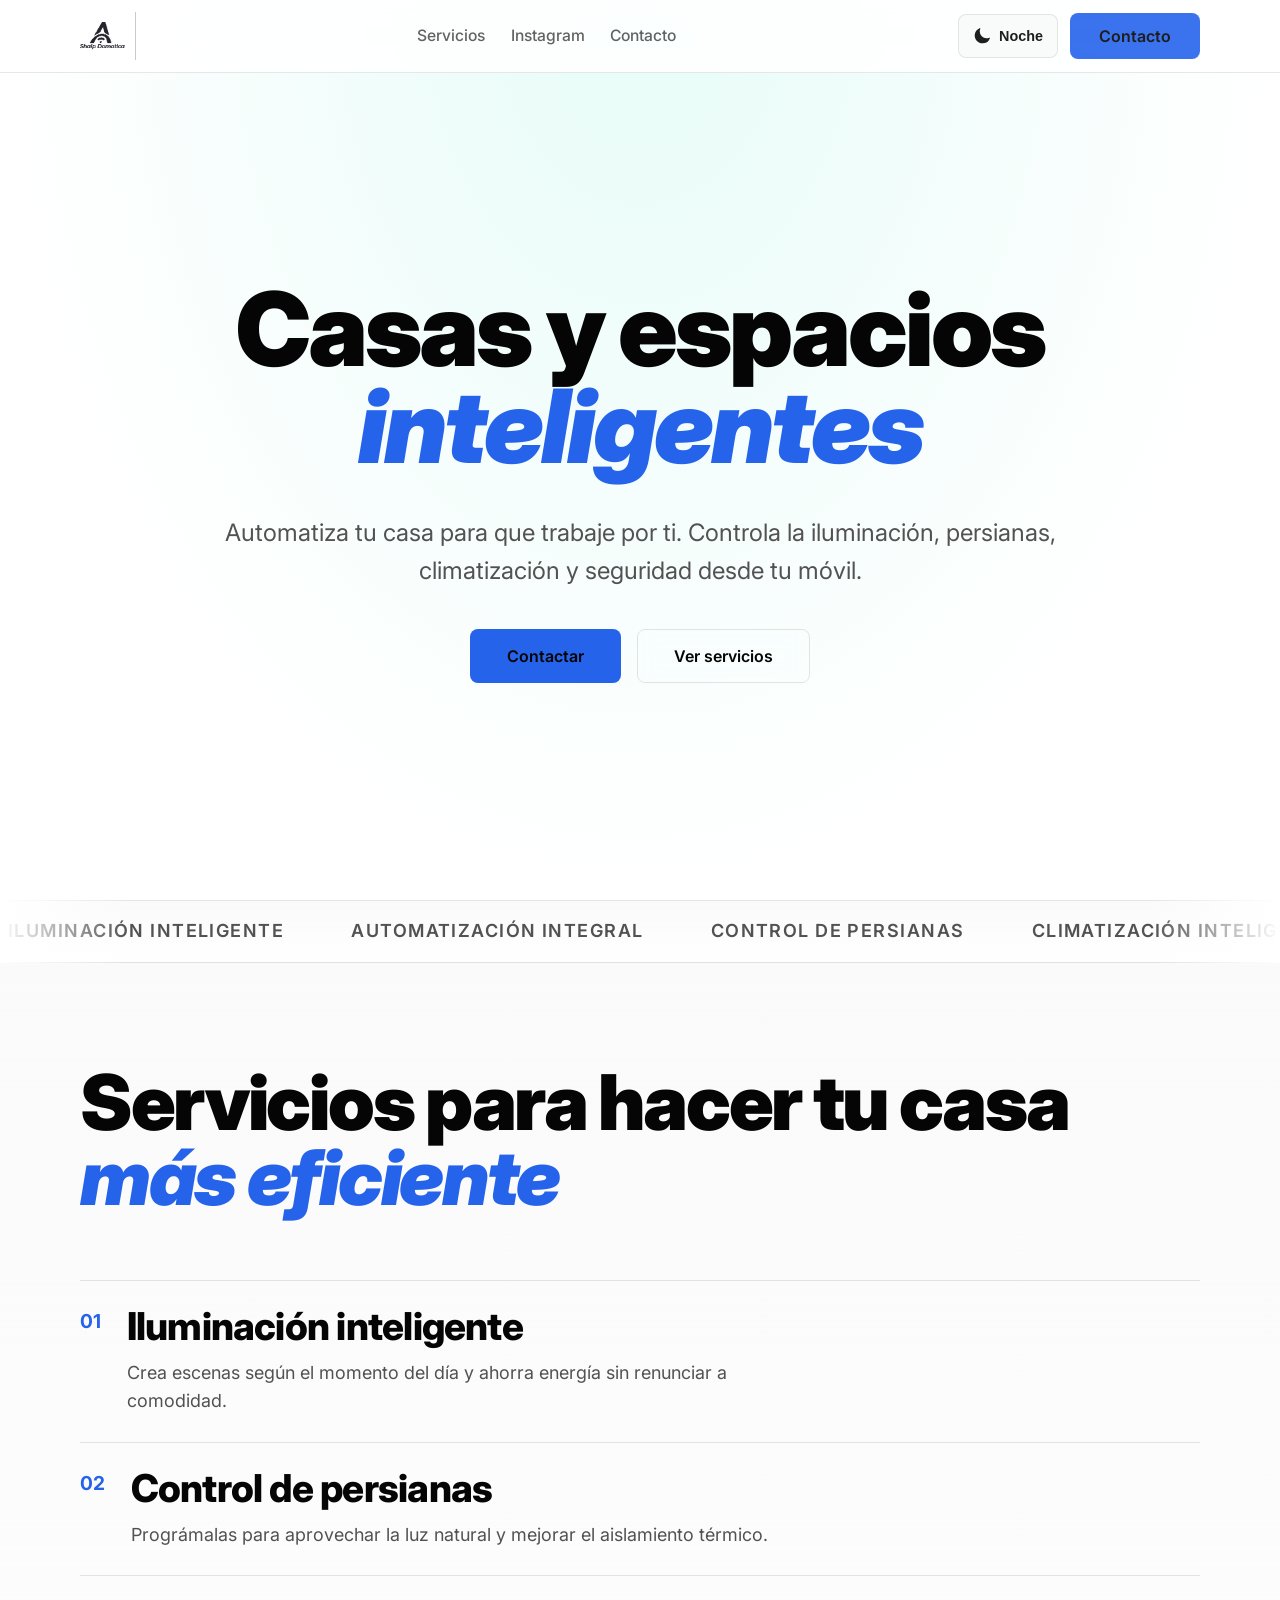
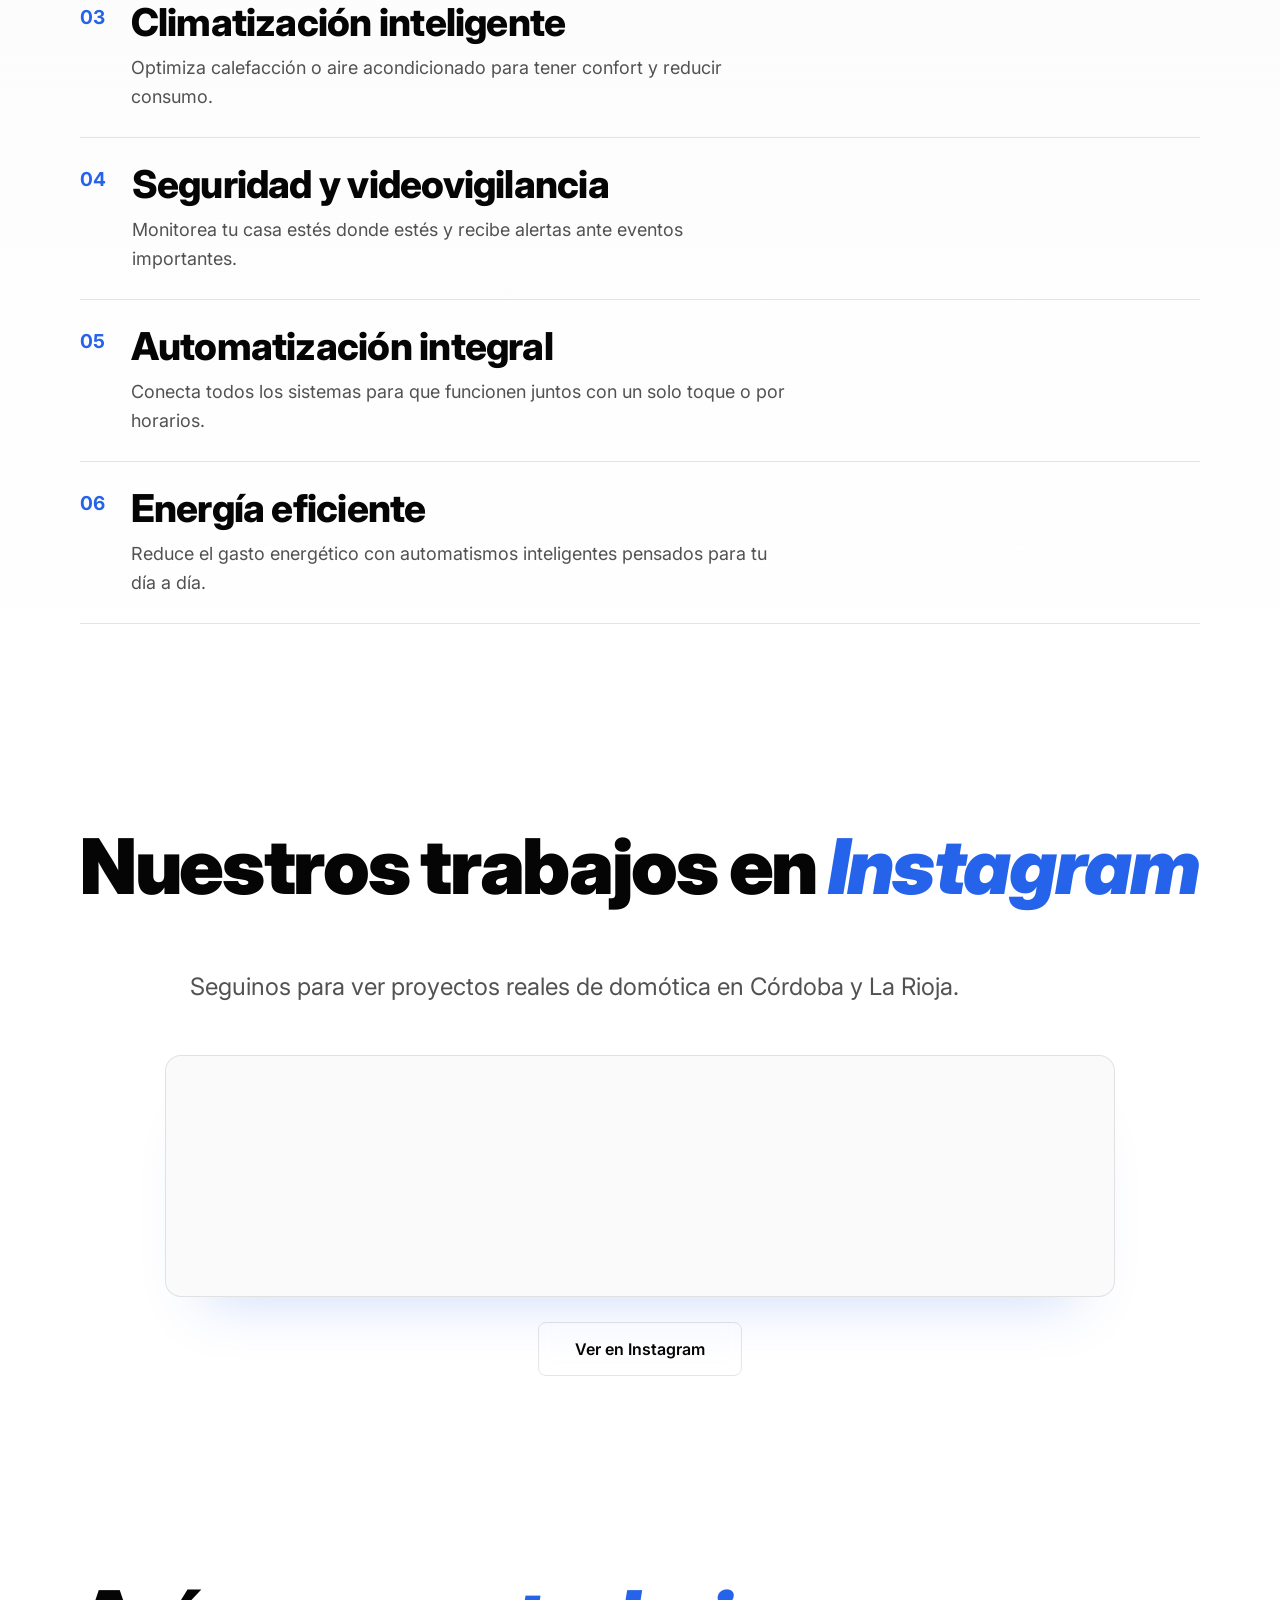
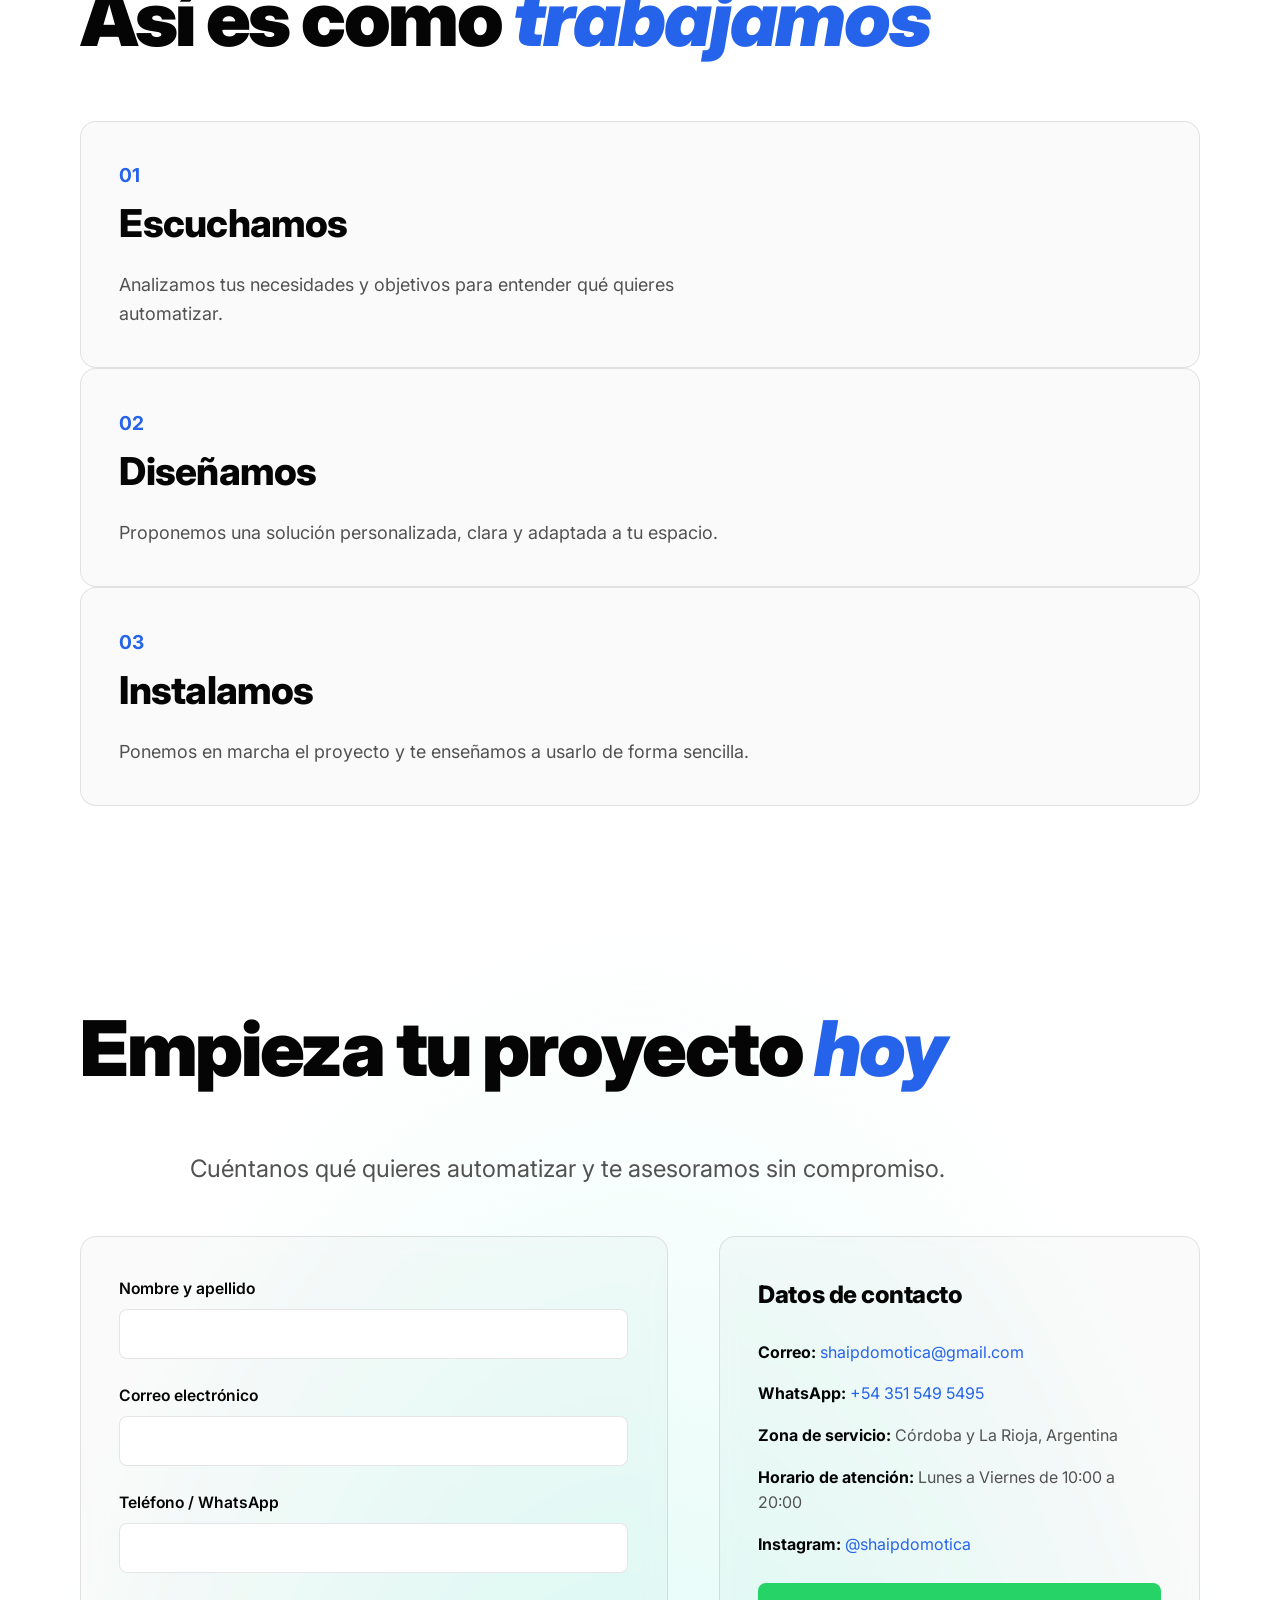
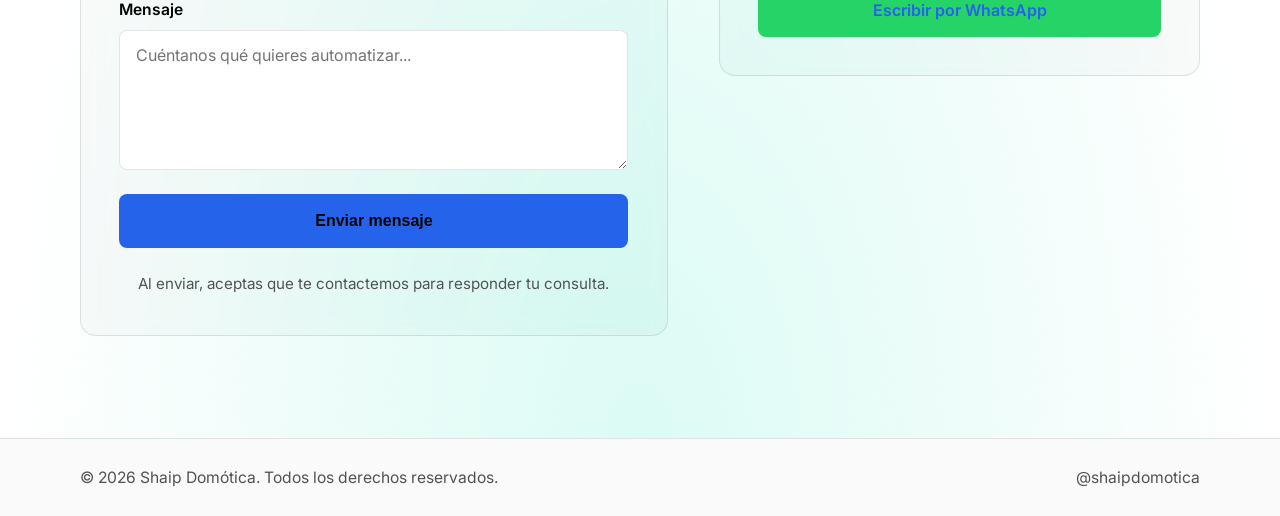
==== commit 1e8798ec: "Connect contact form to Formspree" ====
--- a/index.html
+++ b/index.html
@@ -124,7 +124,7 @@
         <h2>Empieza tu proyecto <em>hoy</em></h2>
         <p class="lead">Cuéntanos qué quieres automatizar y te asesoramos sin compromiso.</p>
         <div class="contact-grid">
-          <form id="contact-form" class="form" action="https://formspree.io/f/XXXXXXXX" method="POST">
+          <form id="contact-form" class="form" action="https://formspree.io/f/xgaoazld" method="POST">
             <div class="form-field"><label for="nombre">Nombre y apellido</label><input type="text" id="nombre" name="nombre" autocomplete="name" required></div>
             <div class="form-field"><label for="email">Correo electrónico</label><input type="email" id="email" name="email" autocomplete="email" required></div>
             <div class="form-field"><label for="telefono">Teléfono / WhatsApp</label><input type="tel" id="telefono" name="telefono" autocomplete="tel"></div>
--- a/styles.css
+++ b/styles.css
@@ -155,7 +155,7 @@
 .ig-embed-wrapper {
   position: relative;
   width: 100%;
-  max-width: min(85vw, 540px);
+  max-width: min(92vw, 950px);
   margin: 0 auto;
   background: var(--surface);
   border: 1px solid var(--border);
@@ -167,19 +167,7 @@
 behold-widget {
   display: block;
   width: 100%;
-  min-height: 500px;
-}
-
-@media (min-width: 48rem) {
-  behold-widget {
-    min-height: 620px;
-  }
-}
-
-@media (min-width: 64rem) {
-  behold-widget {
-    min-height: 720px;
-  }
+  min-height: 240px;
 }
 
 .text-center {
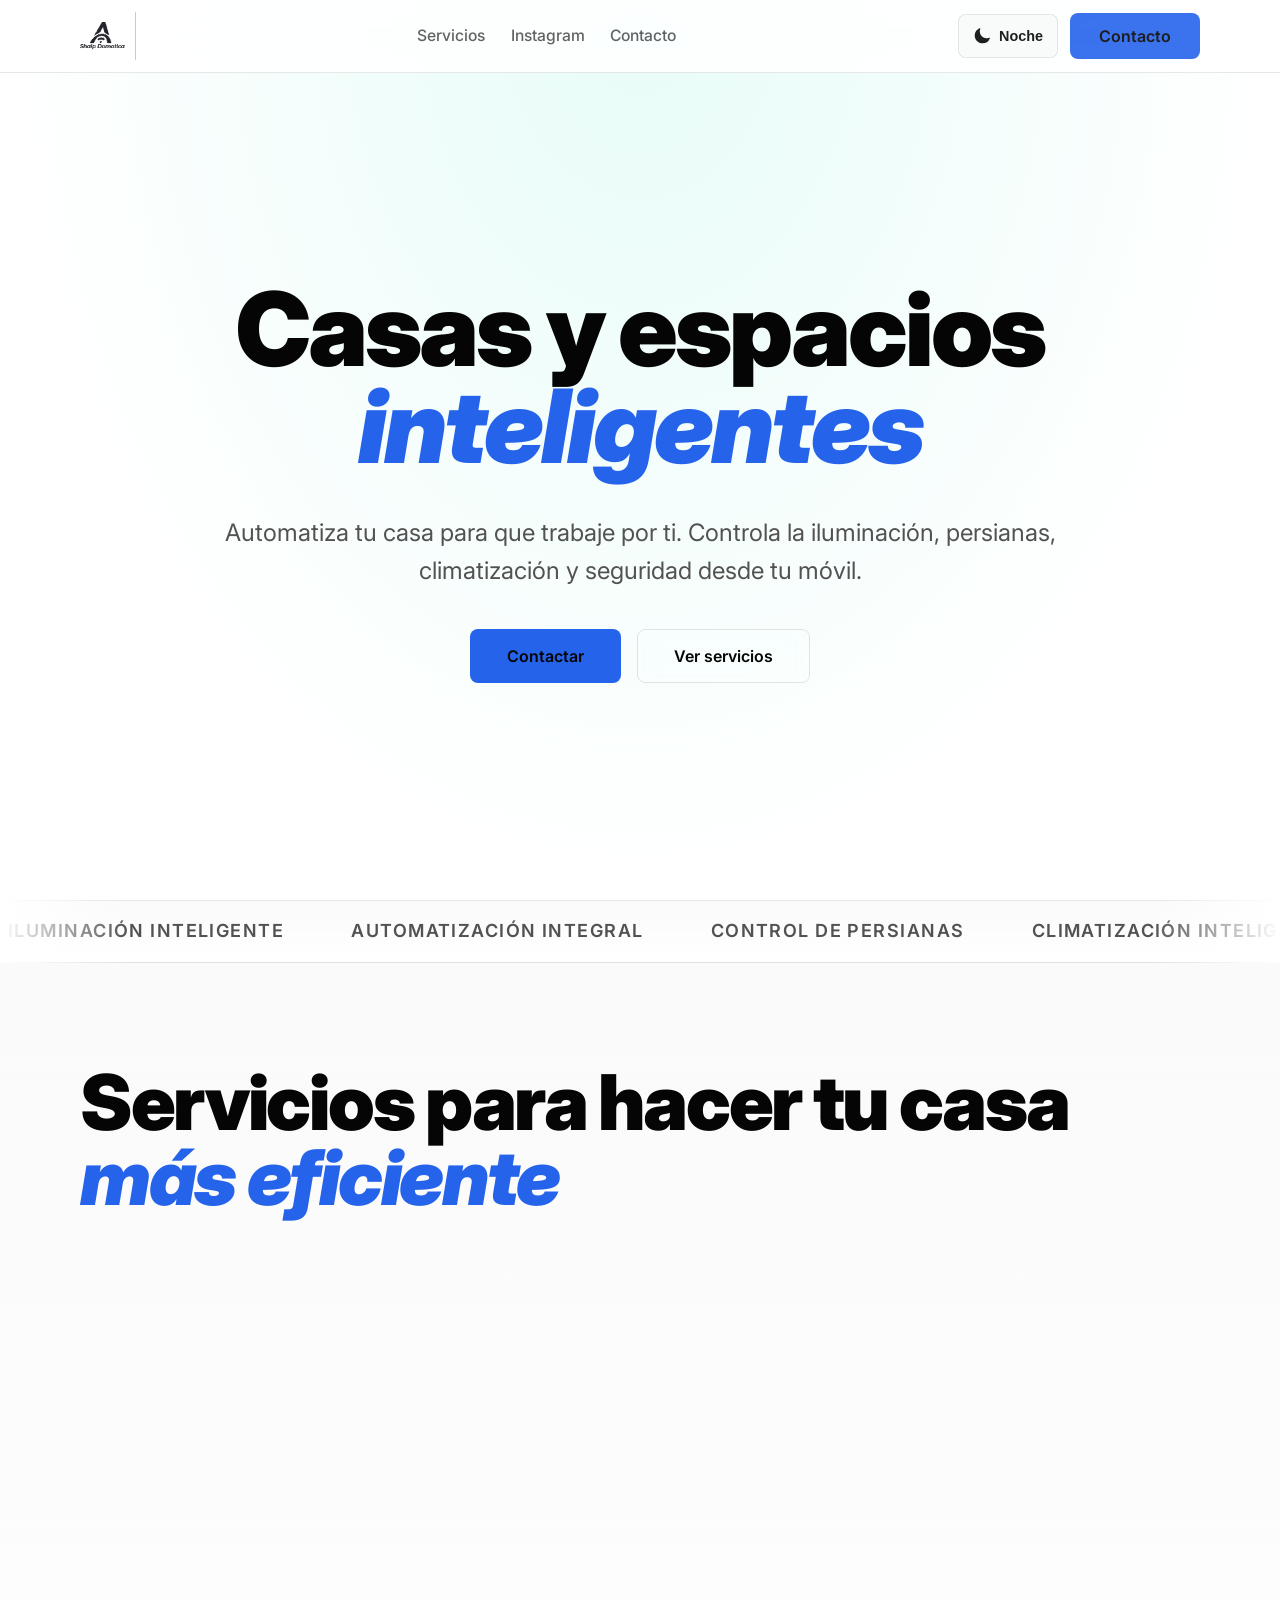
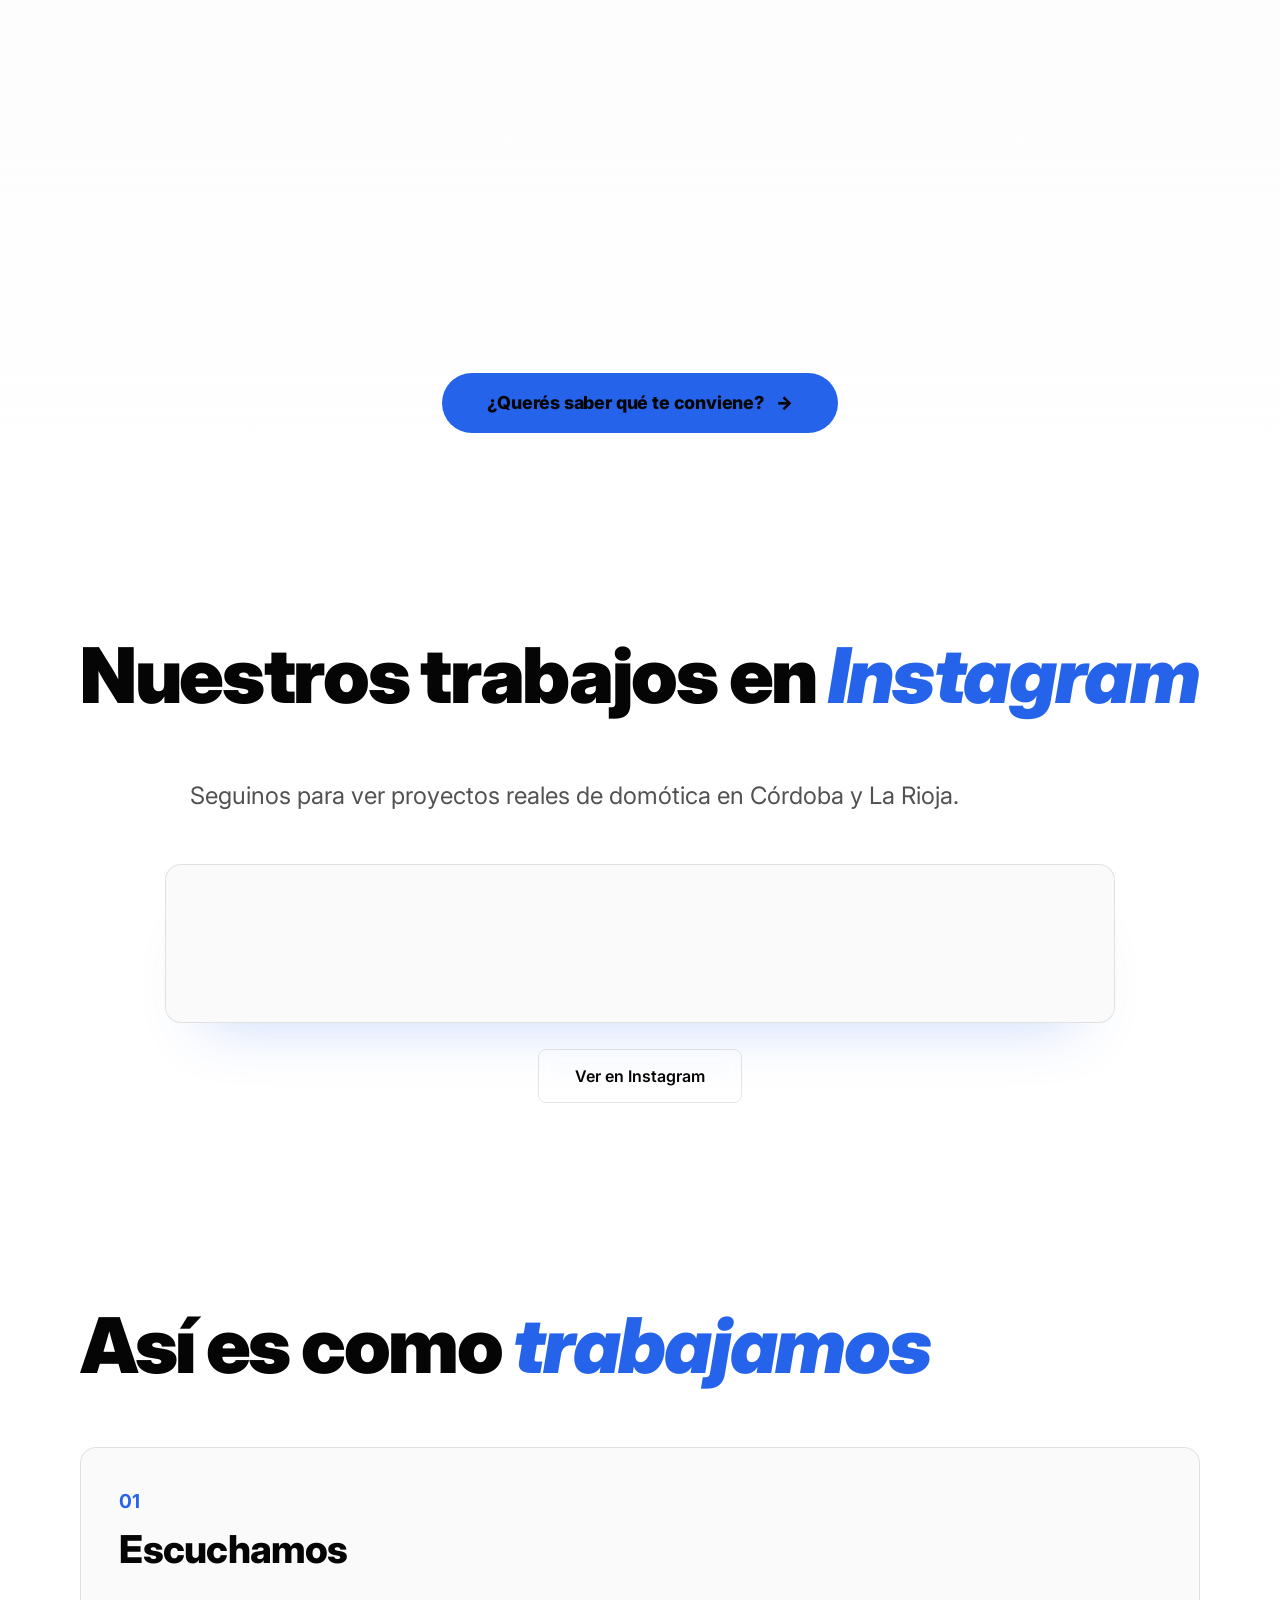
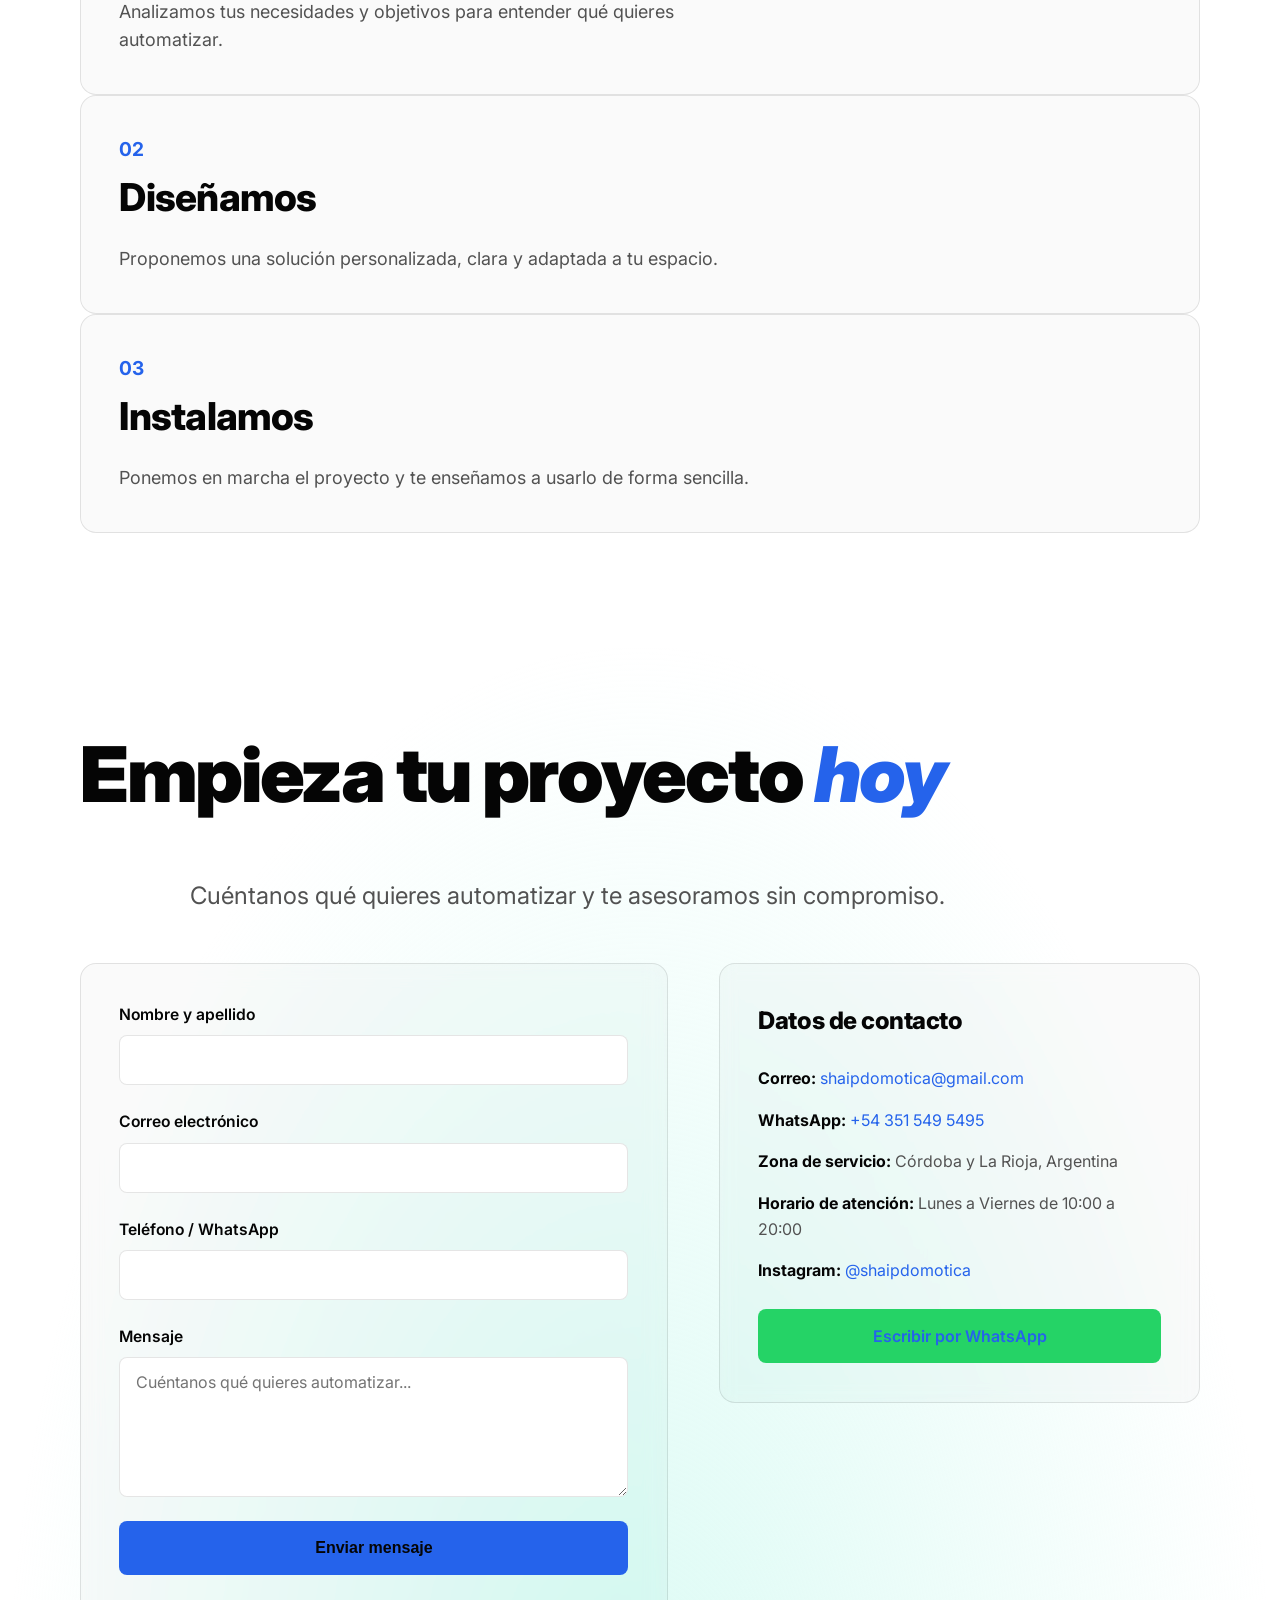
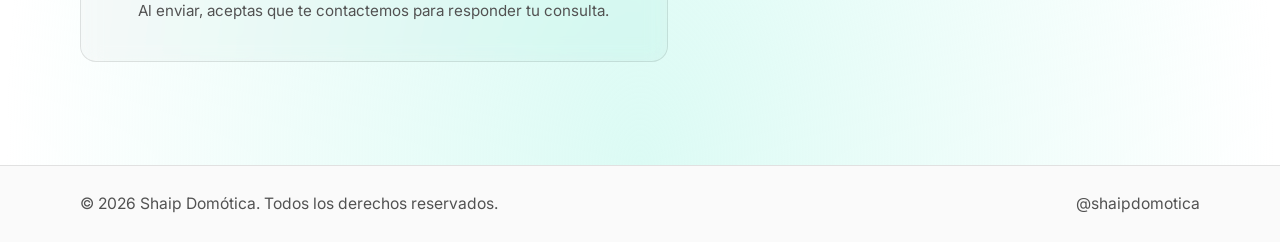
==== commit 2a6afbd1: "Improve services with icons/cards, stronger CTA, mobile nav; fix header on mobile" ====
--- a/index.html
+++ b/index.html
@@ -37,10 +37,16 @@
         <img src="[data-uri]" alt="Shaip Domótica" class="logo-light" style="height: clamp(3rem, 3.5vw, 4rem); width: auto; object-fit: contain;">
         <img src="[data-uri]" alt="Shaip Domótica" class="logo-dark" style="height: clamp(3rem, 3.5vw, 4rem); width: auto; object-fit: contain;">
       </a>
+      <button class="nav-toggle" id="nav-toggle" aria-label="Abrir menú" aria-expanded="false">
+        <span class="hamburger"></span>
+        <span class="hamburger"></span>
+        <span class="hamburger"></span>
+      </button>
       <nav class="nav" aria-label="Navegación principal">
         <a href="#servicios">Servicios</a>
         <a href="#instagram">Instagram</a>
         <a href="#contacto">Contacto</a>
+        <a href="#contacto" class="btn btn-primary nav-cta-mobile">Contacto</a>
       </nav>
       <div class="header-actions">
         <button class="theme-toggle" id="theme-toggle" aria-label="Cambiar tema" aria-pressed="false">
@@ -74,14 +80,53 @@
     <section id="servicios" class="services">
       <div class="container">
         <h2>Servicios para hacer tu casa <em>más eficiente</em></h2>
-        <ol class="services-list">
-          <li class="service-item"><span class="num">01</span><div><h3>Iluminación inteligente</h3><p>Crea escenas según el momento del día y ahorra energía sin renunciar a comodidad.</p></div></li>
-          <li class="service-item"><span class="num">02</span><div><h3>Control de persianas</h3><p>Prográmalas para aprovechar la luz natural y mejorar el aislamiento térmico.</p></div></li>
-          <li class="service-item"><span class="num">03</span><div><h3>Climatización inteligente</h3><p>Optimiza calefacción o aire acondicionado para tener confort y reducir consumo.</p></div></li>
-          <li class="service-item"><span class="num">04</span><div><h3>Seguridad y videovigilancia</h3><p>Monitorea tu casa estés donde estés y recibe alertas ante eventos importantes.</p></div></li>
-          <li class="service-item"><span class="num">05</span><div><h3>Automatización integral</h3><p>Conecta todos los sistemas para que funcionen juntos con un solo toque o por horarios.</p></div></li>
-          <li class="service-item"><span class="num">06</span><div><h3>Energía eficiente</h3><p>Reduce el gasto energético con automatismos inteligentes pensados para tu día a día.</p></div></li>
-        </ol>
+        <div class="services-grid">
+          <article class="service-card fade-in">
+            <div class="service-icon" aria-hidden="true">
+              <svg width="24" height="24" viewBox="0 0 24 24" fill="none" stroke="currentColor" stroke-width="1.5" stroke-linecap="round" stroke-linejoin="round"><path d="M9 18V5l12-2v13"/><circle cx="6" cy="18" r="3"/><circle cx="18" cy="16" r="3"/></svg>
+            </div>
+            <h3>Iluminación inteligente</h3>
+            <p>Crea escenas según el momento del día y ahorra energía sin renunciar a comodidad.</p>
+          </article>
+          <article class="service-card fade-in">
+            <div class="service-icon" aria-hidden="true">
+              <svg width="24" height="24" viewBox="0 0 24 24" fill="none" stroke="currentColor" stroke-width="1.5" stroke-linecap="round" stroke-linejoin="round"><path d="M3 3v18h18"/><path d="M7 15v-2h2v2zM11 11V9h2v2zM15 7V5h2v2z"/></svg>
+            </div>
+            <h3>Control de persianas</h3>
+            <p>Prográmalas para aprovechar la luz natural y mejorar el aislamiento térmico.</p>
+          </article>
+          <article class="service-card fade-in">
+            <div class="service-icon" aria-hidden="true">
+              <svg width="24" height="24" viewBox="0 0 24 24" fill="none" stroke="currentColor" stroke-width="1.5" stroke-linecap="round" stroke-linejoin="round"><path d="M12 2a10 10 0 1 0 10 10"/><path d="M12 6v6l4 2"/></svg>
+            </div>
+            <h3>Climatización inteligente</h3>
+            <p>Optimiza calefacción o aire acondicionado para tener confort y reducir consumo.</p>
+          </article>
+          <article class="service-card fade-in">
+            <div class="service-icon" aria-hidden="true">
+              <svg width="24" height="24" viewBox="0 0 24 24" fill="none" stroke="currentColor" stroke-width="1.5" stroke-linecap="round" stroke-linejoin="round"><path d="M14.5 4h-5L7 7H4a2 2 0 0 0-2 2v9a2 2 0 0 0 2 2h16a2 2 0 0 0 2-2V9a2 2 0 0 0-2-2h-3l-2.5-3z"/><circle cx="12" cy="13" r="3"/></svg>
+            </div>
+            <h3>Seguridad y videovigilancia</h3>
+            <p>Monitorea tu casa estés donde estés y recibe alertas ante eventos importantes.</p>
+          </article>
+          <article class="service-card fade-in">
+            <div class="service-icon" aria-hidden="true">
+              <svg width="24" height="24" viewBox="0 0 24 24" fill="none" stroke="currentColor" stroke-width="1.5" stroke-linecap="round" stroke-linejoin="round"><rect x="3" y="3" width="7" height="7"/><rect x="14" y="3" width="7" height="7"/><rect x="14" y="14" width="7" height="7"/><rect x="3" y="14" width="7" height="7"/></svg>
+            </div>
+            <h3>Automatización integral</h3>
+            <p>Conecta todos los sistemas para que funcionen juntos con un solo toque o por horarios.</p>
+          </article>
+          <article class="service-card fade-in">
+            <div class="service-icon" aria-hidden="true">
+              <svg width="24" height="24" viewBox="0 0 24 24" fill="none" stroke="currentColor" stroke-width="1.5" stroke-linecap="round" stroke-linejoin="round"><path d="M13 3v7h6"/><path d="M13 10 21 3"/><path d="M5 18h4"/><path d="M7 18V9"/><path d="M3 21h8"/></svg>
+            </div>
+            <h3>Energía eficiente</h3>
+            <p>Reduce el gasto energético con automatismos inteligentes pensados para tu día a día.</p>
+          </article>
+        </div>
+        <div class="services-cta">
+          <a href="#contacto" class="btn btn-primary btn-xl">¿Querés saber qué te conviene? <span class="arrow">→</span></a>
+        </div>
       </div>
     </section>
 
@@ -90,18 +135,9 @@
         <h2>Nuestros trabajos en <em>Instagram</em></h2>
         <p class="lead">Seguinos para ver proyectos reales de domótica en Córdoba y La Rioja.</p>
         <div class="ig-embed-wrapper fade-in">
-          <behold-widget feed-id="pUAoC3qoqCW2iThKT3bS"></behold-widget>
+          <iframe src="http://lightwidget.com/widgets/79dce2ac7bbd5ac789f08ddc2d118711.html" scrolling="no" allowtransparency="true" class="lightwidget-widget ig-embed" style="width:100%;border:0;overflow:hidden;" loading="lazy" title="Instagram Feed - Shaip Domótica"></iframe>
         </div>
-        <script>
-          (() => {
-            if (window.__bhldScript) return;
-            window.__bhldScript = true;
-            const d = document, s = d.createElement("script");
-            s.type = "module";
-            s.src = "https://w.behold.so/widget.js";
-            setTimeout(() => { d.head.append(s); }, 0);
-          })();
-        </script>
+        <script src="http://cdn.lightwidget.com/widgets/lightwidget.js"></script>
         <div class="text-center" style="margin-top: clamp(1.5rem, 2vw, 2rem);">
           <a href="https://www.instagram.com/shaipdomotica" target="_blank" rel="noopener noreferrer" class="btn btn-ghost btn-lg">Ver en Instagram</a>
         </div>
--- a/styles.css
+++ b/styles.css
@@ -173,3 +173,199 @@
 .text-center {
   text-align: center;
 }
+
+/* Service cards */
+.services-grid {
+  display: grid;
+  gap: clamp(1rem, 2vw, 1.5rem);
+  margin-bottom: clamp(2rem, 4vw, 3rem);
+}
+
+@media (min-width: 48rem) {
+  .services-grid {
+    grid-template-columns: repeat(2, 1fr);
+  }
+}
+
+@media (min-width: 80rem) {
+  .services-grid {
+    grid-template-columns: repeat(3, 1fr);
+  }
+}
+
+.service-card {
+  position: relative;
+  display: flex;
+  flex-direction: column;
+  gap: clamp(0.75rem, 1.5vw, 1rem);
+  padding: clamp(1.75rem, 3vw, 2.5rem);
+  border: 1px solid var(--border);
+  border-radius: calc(var(--radius) * 2);
+  background: var(--surface);
+  backdrop-filter: blur(10px) saturate(120%);
+  transition: transform 0.3s ease, border-color 0.3s ease, box-shadow 0.3s ease;
+  overflow: hidden;
+}
+
+.service-card::before {
+  content: '';
+  position: absolute;
+  inset: 0;
+  background: radial-gradient(ellipse at top right, rgba(37, 99, 235, 0.12), transparent 60%);
+  pointer-events: none;
+}
+
+.service-card > * {
+  position: relative;
+  z-index: 1;
+}
+
+.service-card:hover {
+  transform: translateY(-6px);
+  border-color: rgba(37, 99, 235, 0.6);
+  box-shadow: 0 30px 60px -30px rgba(37, 99, 235, 0.4);
+}
+
+.service-icon {
+  display: inline-flex;
+  align-items: center;
+  justify-content: center;
+  width: 3rem;
+  height: 3rem;
+  border-radius: 999px;
+  border: 1px solid var(--border);
+  background: var(--bg-primary);
+  color: var(--accent);
+  box-shadow: inset 0 0 0 1px rgba(37, 99, 235, 0.25);
+}
+
+.service-card h3 {
+  font-size: clamp(1.25rem, 2vw, 1.5rem);
+  font-weight: 800;
+  letter-spacing: -0.01em;
+}
+
+.service-card p {
+  color: var(--text-secondary);
+  font-size: clamp(0.98rem, 1.2vw, 1.0625rem);
+}
+
+.services-cta {
+  display: flex;
+  justify-content: center;
+  text-align: center;
+}
+
+.btn-xl {
+  padding: 1.25rem 2.75rem;
+  font-size: clamp(1.05rem, 1.4vw, 1.25rem);
+  font-weight: 800;
+  border-radius: 999px;
+  letter-spacing: -0.01em;
+  gap: 0.75rem;
+}
+
+.btn-xl .arrow {
+  transition: transform 0.2s ease;
+  font-weight: 900;
+}
+
+.btn-xl:hover .arrow {
+  transform: translateX(4px);
+}
+
+/* Mobile nav */
+.nav-toggle {
+  display: none;
+  flex-direction: column;
+  gap: 0.4rem;
+  background: transparent;
+  border: 1px solid var(--border);
+  border-radius: var(--radius);
+  padding: 0.6rem;
+  cursor: pointer;
+  min-height: 44px;
+  min-width: 44px;
+  align-items: center;
+  justify-content: center;
+}
+
+.hamburger {
+  width: 20px;
+  height: 2px;
+  background: var(--text-primary);
+  transition: transform 0.2s ease, opacity 0.2s ease;
+}
+
+.nav.open .nav-toggle .hamburger:nth-child(1) {
+  transform: translateY(6px) rotate(45deg);
+}
+
+.nav.open .nav-toggle .hamburger:nth-child(2) {
+  opacity: 0;
+}
+
+.nav.open .nav-toggle .hamburger:nth-child(3) {
+  transform: translateY(-6px) rotate(-45deg);
+}
+
+.nav-cta-mobile {
+  display: none;
+}
+
+@media (max-width: 767px) {
+  .nav-toggle {
+    display: flex;
+    order: 2;
+  }
+
+  .nav {
+    position: absolute;
+    top: 100%;
+    left: 0;
+    right: 0;
+    flex-direction: column;
+    align-items: stretch;
+    gap: 0;
+    background: var(--bg-primary);
+    border-bottom: 1px solid var(--border);
+    backdrop-filter: blur(12px) saturate(140%);
+    padding: 0.5rem 1rem;
+    transform: translateY(-120%);
+    opacity: 0;
+    pointer-events: none;
+    transition: transform 0.25s ease, opacity 0.25s ease;
+    z-index: 900;
+  }
+
+  .nav.open {
+    transform: translateY(0);
+    opacity: 1;
+    pointer-events: all;
+  }
+
+  .nav a {
+    padding: 0.9rem 0;
+    border-top: 1px solid var(--border);
+    font-size: 1rem;
+  }
+
+  .nav a:first-child {
+    border-top: none;
+  }
+
+  .nav-cta-mobile {
+    display: inline-flex;
+    margin: 0.75rem 0;
+    width: 100%;
+    justify-content: center;
+  }
+
+  .header-actions {
+    order: 3;
+  }
+
+  .nav-cta {
+    display: none !important;
+  }
+}
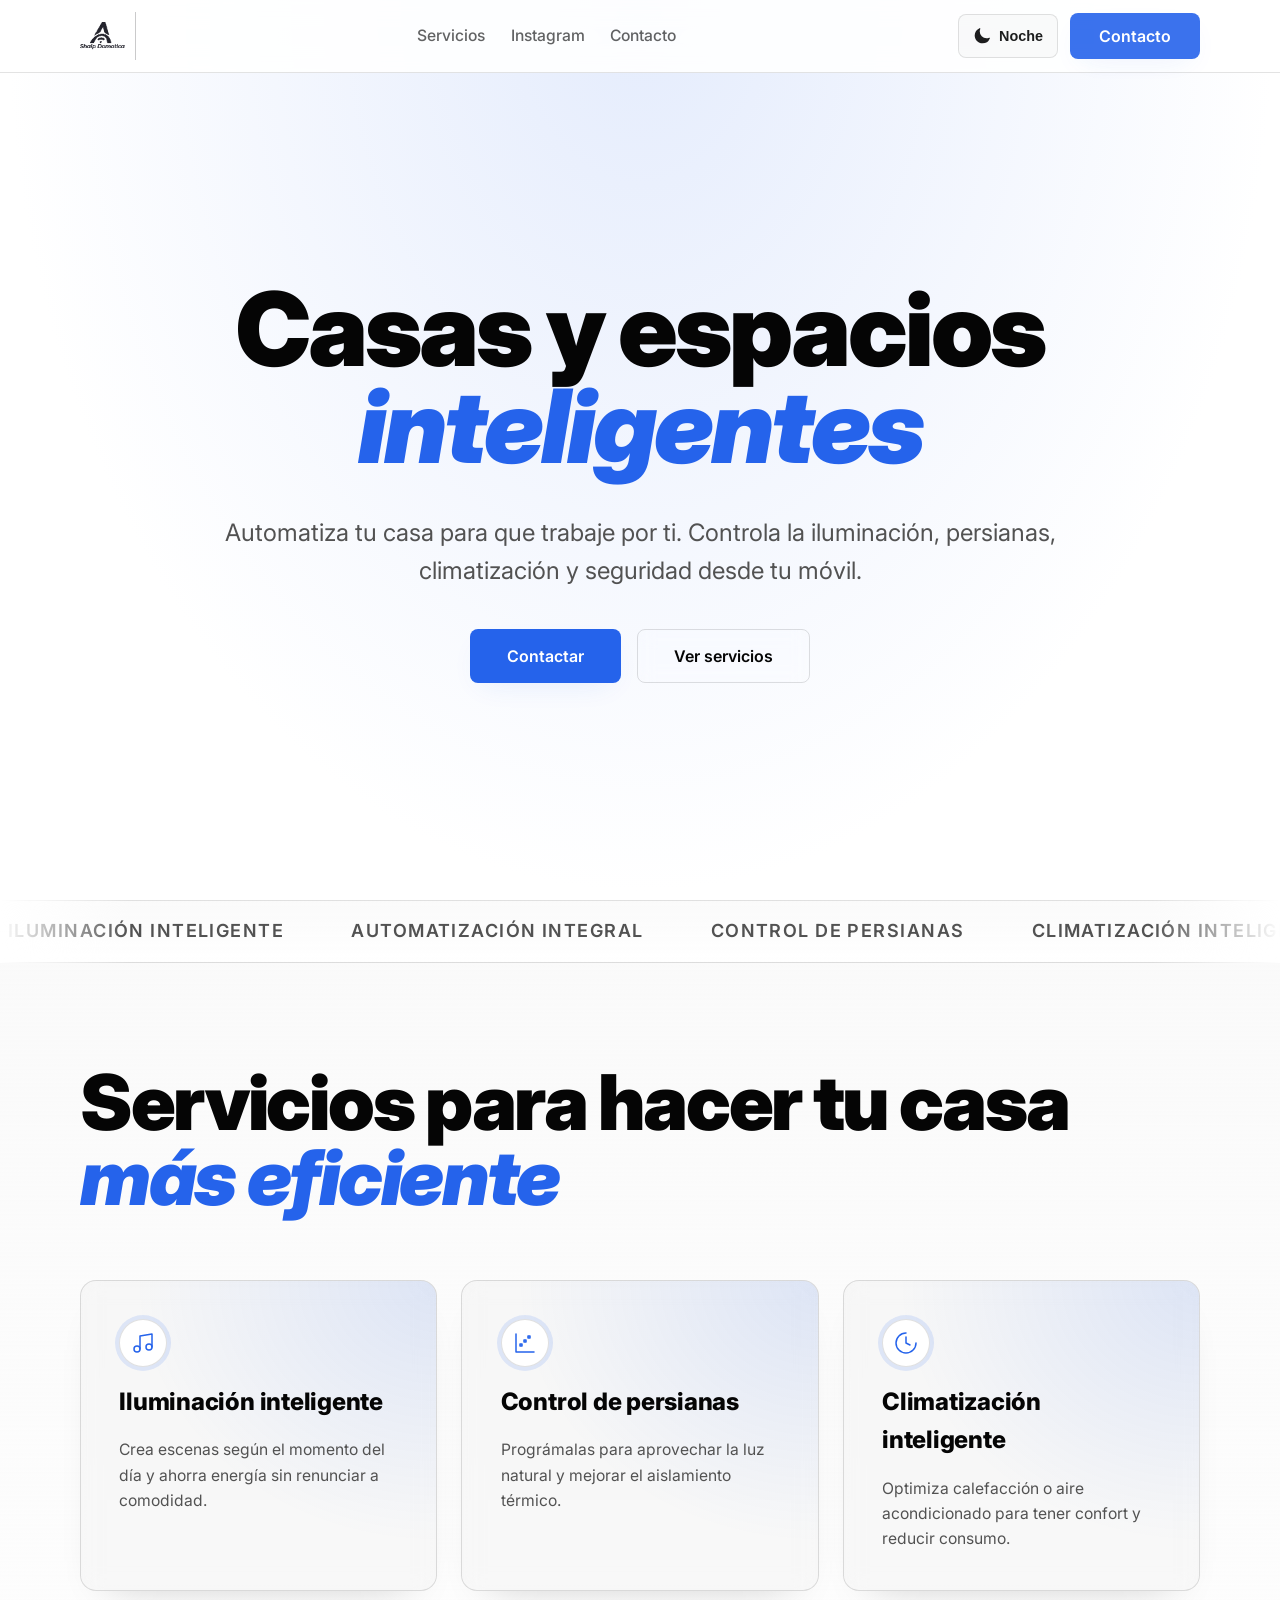
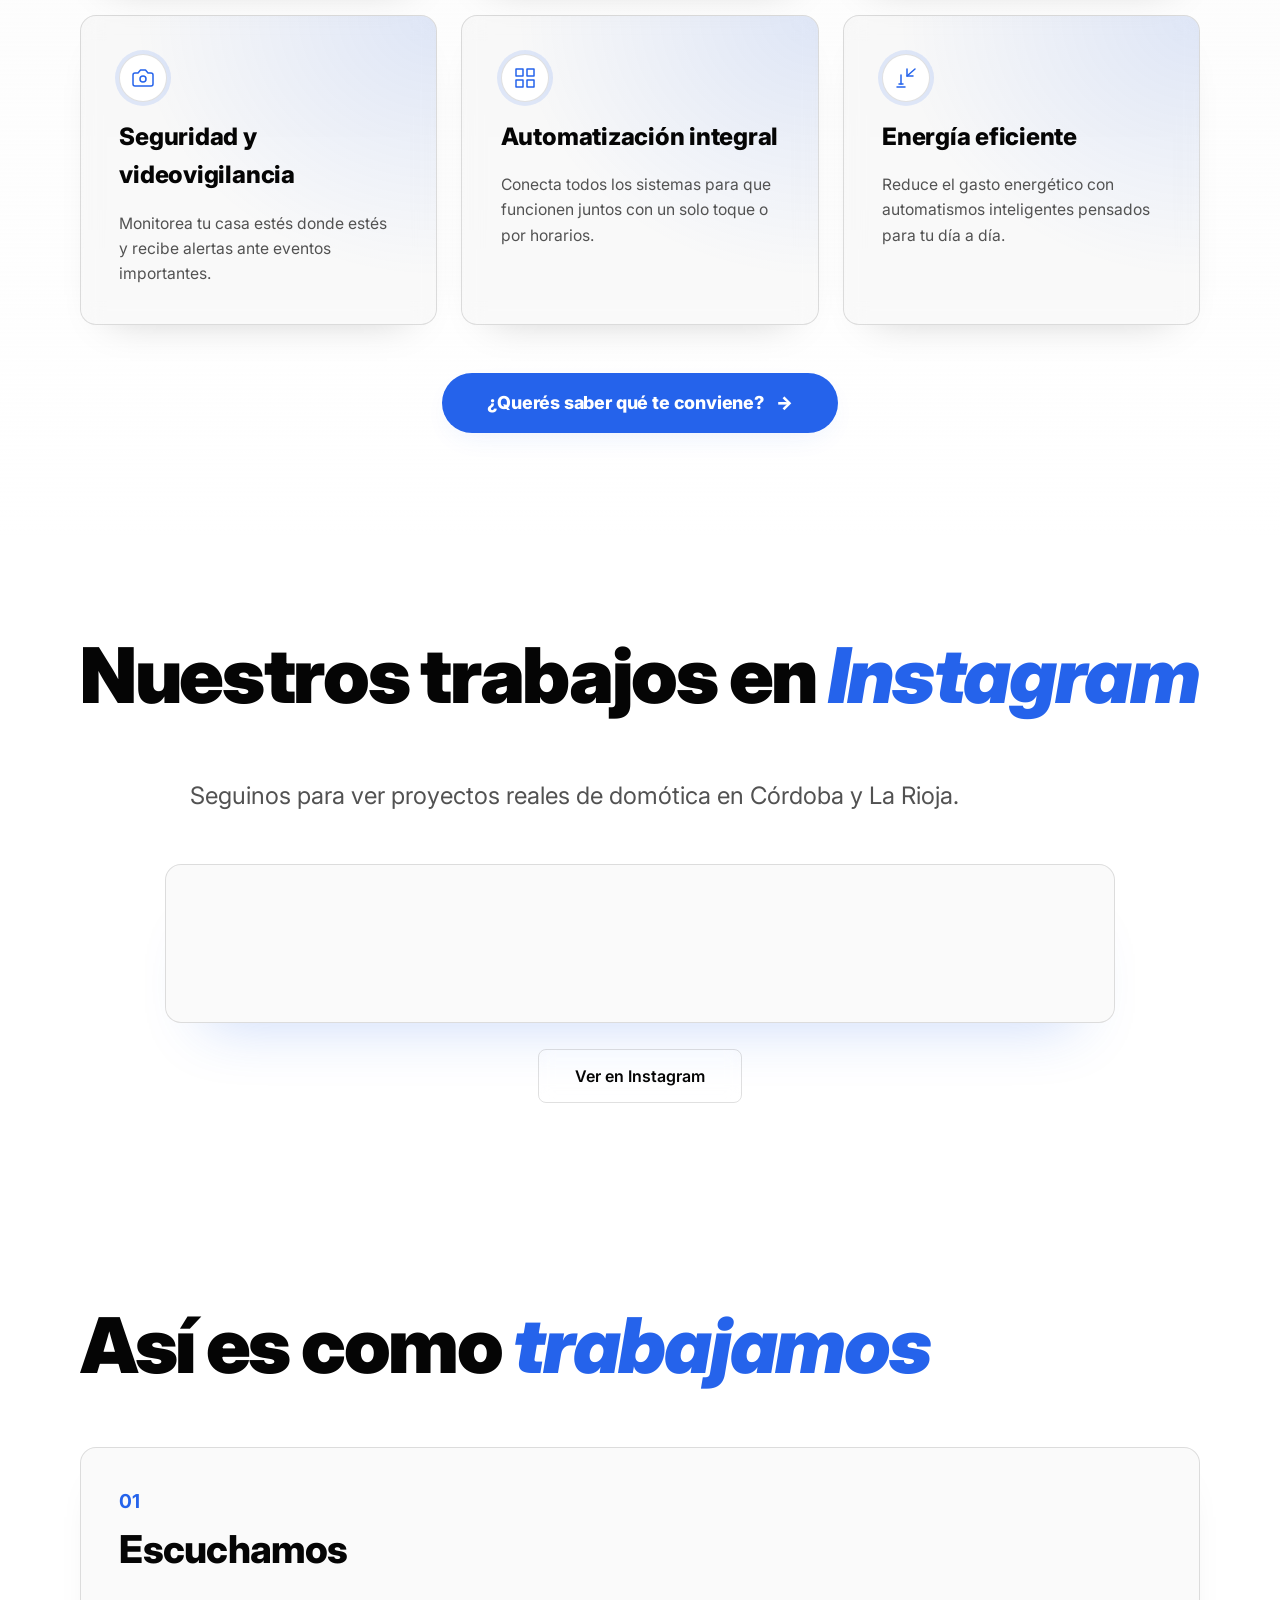
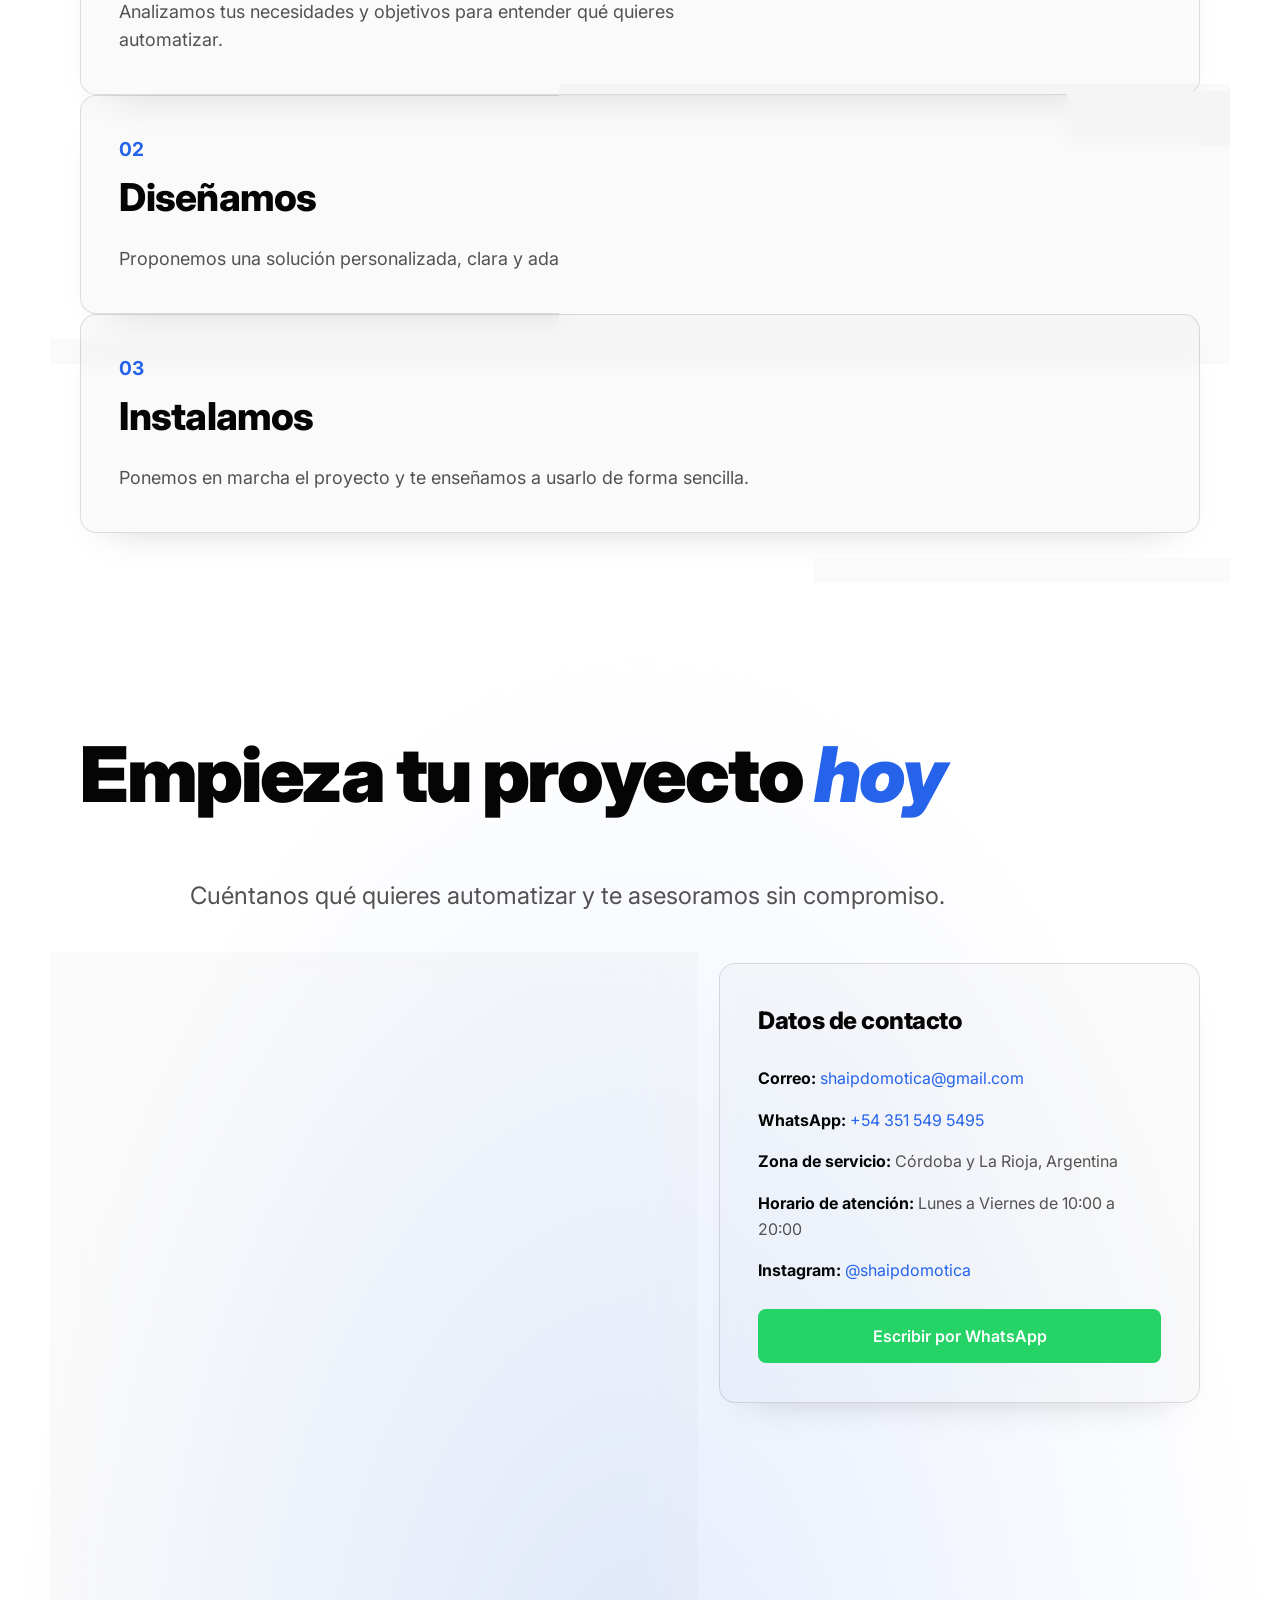
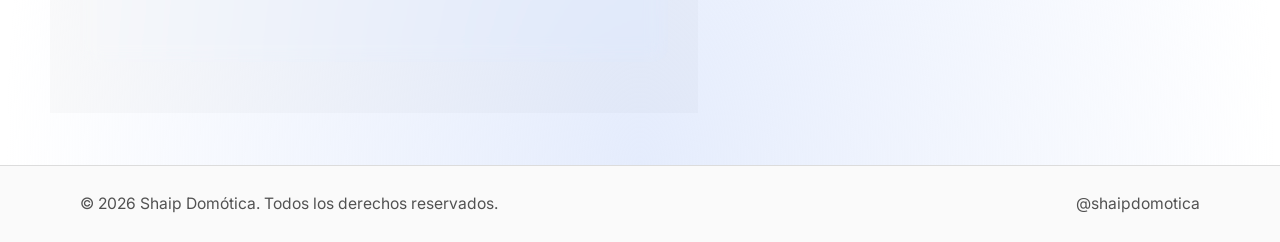
==== commit e70d91cd: "Polish dark mode, conversion title + Open Graph/Twitter cards, fix WhatsApp button text contrast" ====
--- a/index.html
+++ b/index.html
@@ -3,13 +3,24 @@
 <head>
   <meta charset="UTF-8">
   <meta name="viewport" content="width=device-width, initial-scale=1.0">
-  <title>Shaip Domótica | Casas y espacios inteligentes</title>
-  <meta name="description" content="Shaip Domótica. Automatización de iluminación, persianas, climatización y seguridad para casas y espacios inteligentes en Córdoba y La Rioja, Argentina.">
-  <meta property="og:title" content="Shaip Domótica | Casas y espacios inteligentes">
-  <meta property="og:description" content="Automatiza tu casa. Controla todo desde tu móvil. Shaip Domótica, Córdoba y La Rioja, Argentina.">
+  <title>Shaip Domótica | Automatizá tu casa desde el celular</title>
+  <meta name="description" content="Transformá tu casa en un espacio inteligente. Automatizamos iluminación, persianas, climatización y seguridad en Córdoba y La Rioja. Pedí tu presupuesto sin cargo.">
+  <meta name="keywords" content="domótica, casa inteligente, automatización, Córdoba, La Rioja, iluminación inteligente, persianas motorizadas, seguridad, hogar inteligente">
+  <link rel="canonical" href="https://shaip-web.shaipdomotica.workers.dev/">
+  <meta property="og:site_name" content="Shaip Domótica">
+  <meta property="og:title" content="Shaip Domótica | Automatizá tu casa desde el celular">
+  <meta property="og:description" content="Transformá tu casa en un espacio inteligente. Automatizamos iluminación, persianas, climatización y seguridad en Córdoba y La Rioja. Pedí tu presupuesto sin cargo.">
   <meta property="og:type" content="website">
   <meta property="og:locale" content="es_AR">
+  <meta property="og:url" content="https://shaip-web.shaipdomotica.workers.dev/">
+  <meta property="og:image" content="https://shaip-web.shaipdomotica.workers.dev/og-image.png">
+  <meta property="og:image:width" content="1200">
+  <meta property="og:image:height" content="630">
+  <meta property="og:image:alt" content="Shaip Domótica - Casas y espacios inteligentes">
   <meta name="twitter:card" content="summary_large_image">
+  <meta name="twitter:title" content="Shaip Domótica | Automatizá tu casa desde el celular">
+  <meta name="twitter:description" content="Transformá tu casa en un espacio inteligente. Automatizamos iluminación, persianas, climatización y seguridad en Córdoba y La Rioja.">
+  <meta name="twitter:image" content="https://shaip-web.shaipdomotica.workers.dev/og-image.png">
   <link rel="icon" type="image/png" href="[data-uri]">
   <link rel="preconnect" href="https://fonts.googleapis.com">
   <link rel="preconnect" href="https://fonts.gstatic.com" crossorigin>
@@ -25,7 +36,9 @@
     "address": {"@type": "PostalAddress", "addressLocality": "Córdoba", "addressRegion": "Córdoba y La Rioja", "addressCountry": "AR"},
     "openingHours": "Mo-Fr 10:00-20:00",
     "description": "Domótica, automatización de casas y espacios inteligentes en Córdoba y La Rioja, Argentina.",
-    "url": ""
+    "url": "https://shaip-web.shaipdomotica.workers.dev/",
+    "image": "https://shaip-web.shaipdomotica.workers.dev/og-image.png",
+    "sameAs": ["https://www.instagram.com/shaipdomotica"]
   }
   </script>
 </head>
--- a/styles.css
+++ b/styles.css
@@ -2,10 +2,14 @@
   --bg-primary: #050505;
   --bg-secondary: #0b0b0b;
   --text-primary: #f5f5f5;
-  --text-secondary: #a3a3a3;
+  --text-secondary: #a8a8a8;
   --accent: #2563EB;
-  --border: rgba(255, 255, 255, 0.08);
-  --surface: rgba(255, 255, 255, 0.04);
+  --accent-soft: rgba(37, 99, 235, 0.16);
+  --border: rgba(255, 255, 255, 0.11);
+  --border-strong: rgba(255, 255, 255, 0.18);
+  --surface: rgba(255, 255, 255, 0.05);
+  --surface-hover: rgba(255, 255, 255, 0.08);
+  --shadow-card: 0 20px 40px -28px rgba(0, 0, 0, 0.9);
   --radius: 0.5rem;
   --logo-dark: block;
   --logo-light: none;
@@ -17,8 +21,12 @@
   --text-primary: #050505;
   --text-secondary: #525252;
   --accent: #2563EB;
-  --border: rgba(5, 5, 5, 0.1);
+  --accent-soft: rgba(37, 99, 235, 0.12);
+  --border: rgba(5, 5, 5, 0.12);
+  --border-strong: rgba(5, 5, 5, 0.2);
   --surface: rgba(5, 5, 5, 0.02);
+  --surface-hover: rgba(5, 5, 5, 0.05);
+  --shadow-card: 0 20px 40px -30px rgba(5, 5, 5, 0.25);
   --radius: 0.5rem;
   --logo-dark: none;
   --logo-light: block;
@@ -45,15 +53,15 @@
 .btn { display: inline-flex; align-items: center; justify-content: center; padding: 0.875rem 1.75rem; border-radius: var(--radius); font-weight: 600; font-size: 1rem; line-height: 1; transition: all 0.2s ease; border: 1px solid transparent; cursor: pointer; min-height: 44px; white-space: nowrap; }
 .btn-lg { padding: 1.125rem 2.25rem; font-size: clamp(1rem, 1.1vw, 1.125rem); }
 .btn-block { width: 100%; }
-.btn-primary { background: var(--accent); color: #050505; }
-.btn-primary:hover { filter: brightness(1.05); transform: translateY(-1px); }
+.btn-primary { background: var(--accent); color: #ffffff; box-shadow: 0 10px 30px -12px var(--accent-soft); }
+.btn-primary:hover { filter: brightness(1.08); transform: translateY(-1px); }
 .btn-primary:focus-visible, .btn-ghost:focus-visible, .btn-whatsapp:focus-visible, .theme-toggle:focus-visible { outline: 2px solid var(--accent); outline-offset: 2px; }
 .btn-ghost { background: transparent; border-color: var(--border); backdrop-filter: blur(8px) saturate(120%); }
 .btn-ghost:hover { background: var(--surface); }
 .btn-whatsapp { background: #25d366; color: #fff; }
 .btn-whatsapp:hover { filter: brightness(1.05); transform: translateY(-1px); }
 
-.skip-link { position: absolute; top: -100%; left: 0; background: var(--accent); color: #050505; padding: 0.75rem 1rem; z-index: 9999; }
+.skip-link { position: absolute; top: -100%; left: 0; background: var(--accent); color: #ffffff; padding: 0.75rem 1rem; z-index: 9999; }
 .skip-link:focus { top: 0; }
 
 .header { position: fixed; top: 0; left: 0; right: 0; z-index: 1000; background: var(--bg-primary); opacity: 0.9; backdrop-filter: blur(12px) saturate(140%); border-bottom: 1px solid var(--border); transition: background 0.3s ease, border-color 0.3s ease; }
@@ -70,13 +78,13 @@
 @media (min-width: 48rem) { .nav-cta { display: inline-flex; } }
 
 .theme-toggle { display: inline-flex; align-items: center; gap: 0.5rem; padding: 0.625rem 0.875rem; border-radius: var(--radius); border: 1px solid var(--border); background: var(--surface); color: var(--text-primary); font-weight: 600; font-size: 0.9rem; min-height: 44px; cursor: pointer; transition: all 0.2s ease; }
-.theme-toggle:hover { background: var(--border); }
+.theme-toggle:hover { background: var(--surface-hover); }
 .theme-icon { width: 18px; height: 18px; display: none; color: var(--text-primary); }
 [data-theme="dark"] .theme-icon.sun { display: block; }
 [data-theme="light"] .theme-icon.moon { display: block; }
 
 .hero { min-height: 100svh; display: flex; align-items: center; justify-content: center; padding: 6rem 0 2rem; position: relative; }
-.hero::before { content: ''; position: absolute; inset: 0; background: radial-gradient(ellipse at top, rgba(59, 232, 196, 0.12) 0%, var(--bg-primary) 70%); pointer-events: none; transition: background 0.3s ease; }
+.hero::before { content: ''; position: absolute; inset: 0; background: radial-gradient(ellipse at top, var(--accent-soft) 0%, var(--bg-primary) 70%); pointer-events: none; transition: background 0.3s ease; }
 .hero-inner { text-align: center; position: relative; z-index: 1; display: flex; flex-direction: column; align-items: center; gap: clamp(1.5rem, 3vw, 2.5rem); }
 h1 { font-size: clamp(3rem, 8vw, 9rem); font-weight: 900; line-height: 0.95; letter-spacing: -0.03em; }
 h1 em, h2 em { font-style: italic; color: var(--accent); }
@@ -100,31 +108,31 @@
 
 @media (min-width: 64rem) {
   .how-list { grid-template-columns: repeat(3, 1fr); }
-  .how-list li { grid-template-columns: 1fr; gap: 1rem; border: 1px solid var(--border); padding: clamp(2rem, 3vw, 3rem); border-radius: calc(var(--radius) * 2); background: var(--surface); backdrop-filter: blur(8px) saturate(120%); }
+  .how-list li { grid-template-columns: 1fr; gap: 1rem; border: 1px solid var(--border); padding: clamp(2rem, 3vw, 3rem); border-radius: calc(var(--radius) * 2); background: var(--surface); backdrop-filter: blur(8px) saturate(120%); box-shadow: var(--shadow-card); }
   .how-list li:last-child { border-bottom: 1px solid var(--border); }
 }
 
-.contact { background: radial-gradient(ellipse at bottom, rgba(59, 232, 196, 0.18) 0%, var(--bg-primary) 70%); transition: background 0.3s ease; }
+.contact { background: radial-gradient(ellipse at bottom, var(--accent-soft) 0%, var(--bg-primary) 70%); transition: background 0.3s ease; }
 .contact .lead { margin-bottom: clamp(2rem, 4vw, 3rem); text-align: left; }
 .contact-grid { display: grid; gap: clamp(2rem, 4vw, 4rem); }
 @media (min-width: 64rem) { .contact-grid { grid-template-columns: 1.1fr 0.9fr; align-items: start; } }
 
-.form { display: flex; flex-direction: column; gap: clamp(1.25rem, 2vw, 1.5rem); padding: clamp(1.5rem, 3vw, 2.5rem); border: 1px solid var(--border); border-radius: calc(var(--radius) * 2); background: var(--surface); backdrop-filter: blur(10px) saturate(130%); transition: background 0.3s ease, border-color 0.3s ease; }
+.form { display: flex; flex-direction: column; gap: clamp(1.25rem, 2vw, 1.5rem); padding: clamp(1.5rem, 3vw, 2.5rem); border: 1px solid var(--border); border-radius: calc(var(--radius) * 2); background: var(--surface); backdrop-filter: blur(10px) saturate(130%); box-shadow: var(--shadow-card); transition: background 0.3s ease, border-color 0.3s ease; }
 .form-field { display: flex; flex-direction: column; gap: 0.5rem; }
 label { font-weight: 600; font-size: 0.98rem; }
 input, textarea { width: 100%; padding: 0.875rem 1rem; border-radius: var(--radius); border: 1px solid var(--border); background: var(--bg-primary); color: var(--text-primary); font-size: 1rem; font-family: inherit; transition: border-color 0.2s ease, box-shadow 0.2s ease, background 0.3s ease; min-height: 44px; }
 textarea { min-height: 140px; resize: vertical; }
 input::placeholder, textarea::placeholder { color: var(--text-secondary); opacity: 0.8; }
-input:focus-visible, textarea:focus-visible { outline: none; border-color: var(--accent); box-shadow: 0 0 0 3px rgba(59, 232, 196, 0.2); }
+input:focus-visible, textarea:focus-visible { outline: none; border-color: var(--accent); box-shadow: 0 0 0 3px var(--accent-soft); }
 
 .form-note { font-size: 0.95rem; color: var(--text-secondary); text-align: center; }
 
-.contact-info { display: flex; flex-direction: column; gap: clamp(1.25rem, 2vw, 1.75rem); padding: clamp(1.5rem, 3vw, 2.5rem); border: 1px solid var(--border); border-radius: calc(var(--radius) * 2); background: var(--surface); backdrop-filter: blur(8px) saturate(120%); height: fit-content; transition: background 0.3s ease, border-color 0.3s ease; }
+.contact-info { display: flex; flex-direction: column; gap: clamp(1.25rem, 2vw, 1.75rem); padding: clamp(1.5rem, 3vw, 2.5rem); border: 1px solid var(--border); border-radius: calc(var(--radius) * 2); background: var(--surface); backdrop-filter: blur(8px) saturate(120%); box-shadow: var(--shadow-card); height: fit-content; transition: background 0.3s ease, border-color 0.3s ease; }
 .contact-info h3 { font-size: clamp(1.25rem, 2vw, 1.5rem); font-weight: 800; letter-spacing: -0.02em; }
 .contact-info ul { list-style: none; display: flex; flex-direction: column; gap: clamp(0.75rem, 1.5vw, 1rem); }
 .contact-info li { color: var(--text-secondary); font-size: clamp(1rem, 1.2vw, 1.0625rem); }
 .contact-info li strong { color: var(--text-primary); }
-.contact-info a { color: var(--accent); }
+.contact-info a:not(.btn) { color: var(--accent); }
 .contact-info a:hover { text-decoration: underline; text-underline-offset: 0.2em; }
 
 .footer { border-top: 1px solid var(--border); padding: clamp(1.5rem, 2vw, 2rem) 0; background: var(--surface); transition: background 0.3s ease, border-color 0.3s ease; }
@@ -203,6 +211,7 @@
   border-radius: calc(var(--radius) * 2);
   background: var(--surface);
   backdrop-filter: blur(10px) saturate(120%);
+  box-shadow: var(--shadow-card);
   transition: transform 0.3s ease, border-color 0.3s ease, box-shadow 0.3s ease;
   overflow: hidden;
 }
@@ -211,7 +220,7 @@
   content: '';
   position: absolute;
   inset: 0;
-  background: radial-gradient(ellipse at top right, rgba(37, 99, 235, 0.12), transparent 60%);
+  background: radial-gradient(ellipse at top right, var(--accent-soft), transparent 60%);
   pointer-events: none;
 }
 
@@ -222,8 +231,8 @@
 
 .service-card:hover {
   transform: translateY(-6px);
-  border-color: rgba(37, 99, 235, 0.6);
-  box-shadow: 0 30px 60px -30px rgba(37, 99, 235, 0.4);
+  border-color: var(--border-strong);
+  box-shadow: 0 30px 60px -30px rgba(37, 99, 235, 0.45);
 }
 
 .service-icon {
@@ -236,7 +245,7 @@
   border: 1px solid var(--border);
   background: var(--bg-primary);
   color: var(--accent);
-  box-shadow: inset 0 0 0 1px rgba(37, 99, 235, 0.25);
+  box-shadow: 0 0 0 4px var(--accent-soft);
 }
 
 .service-card h3 {
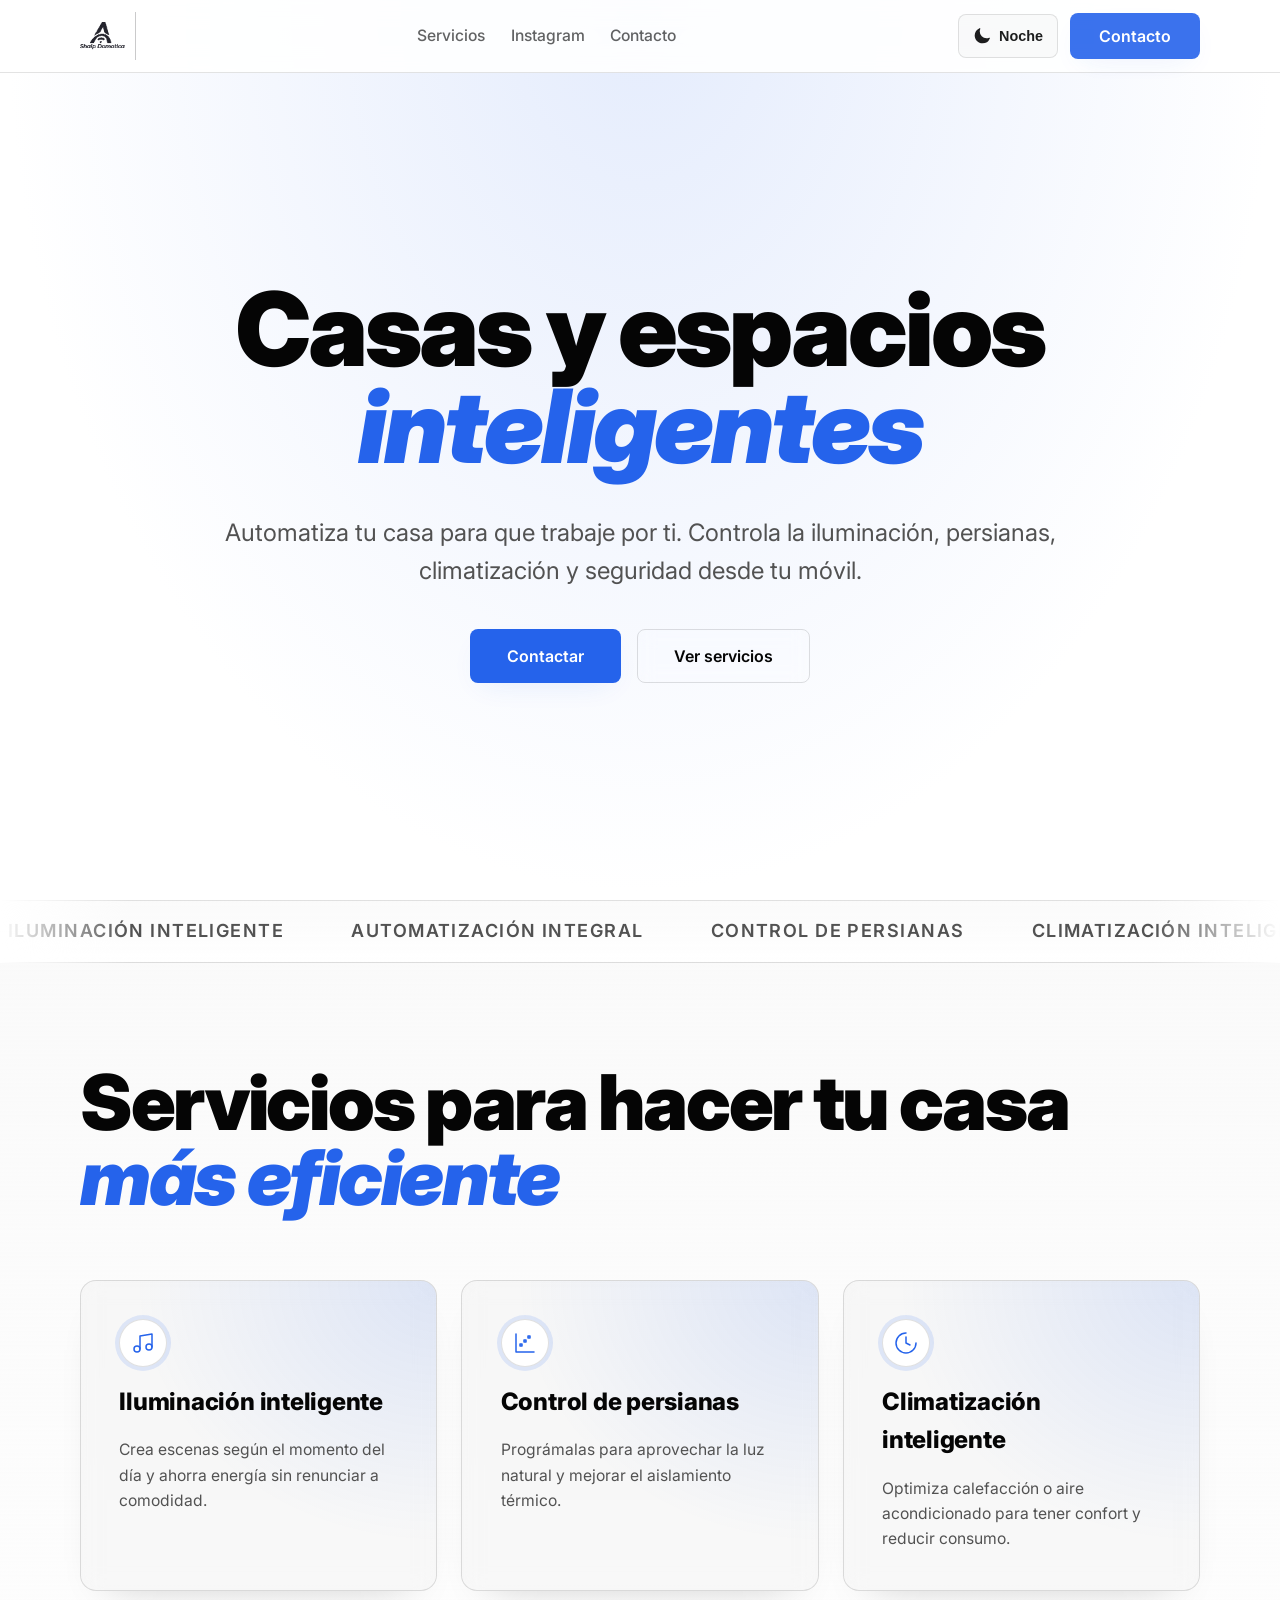
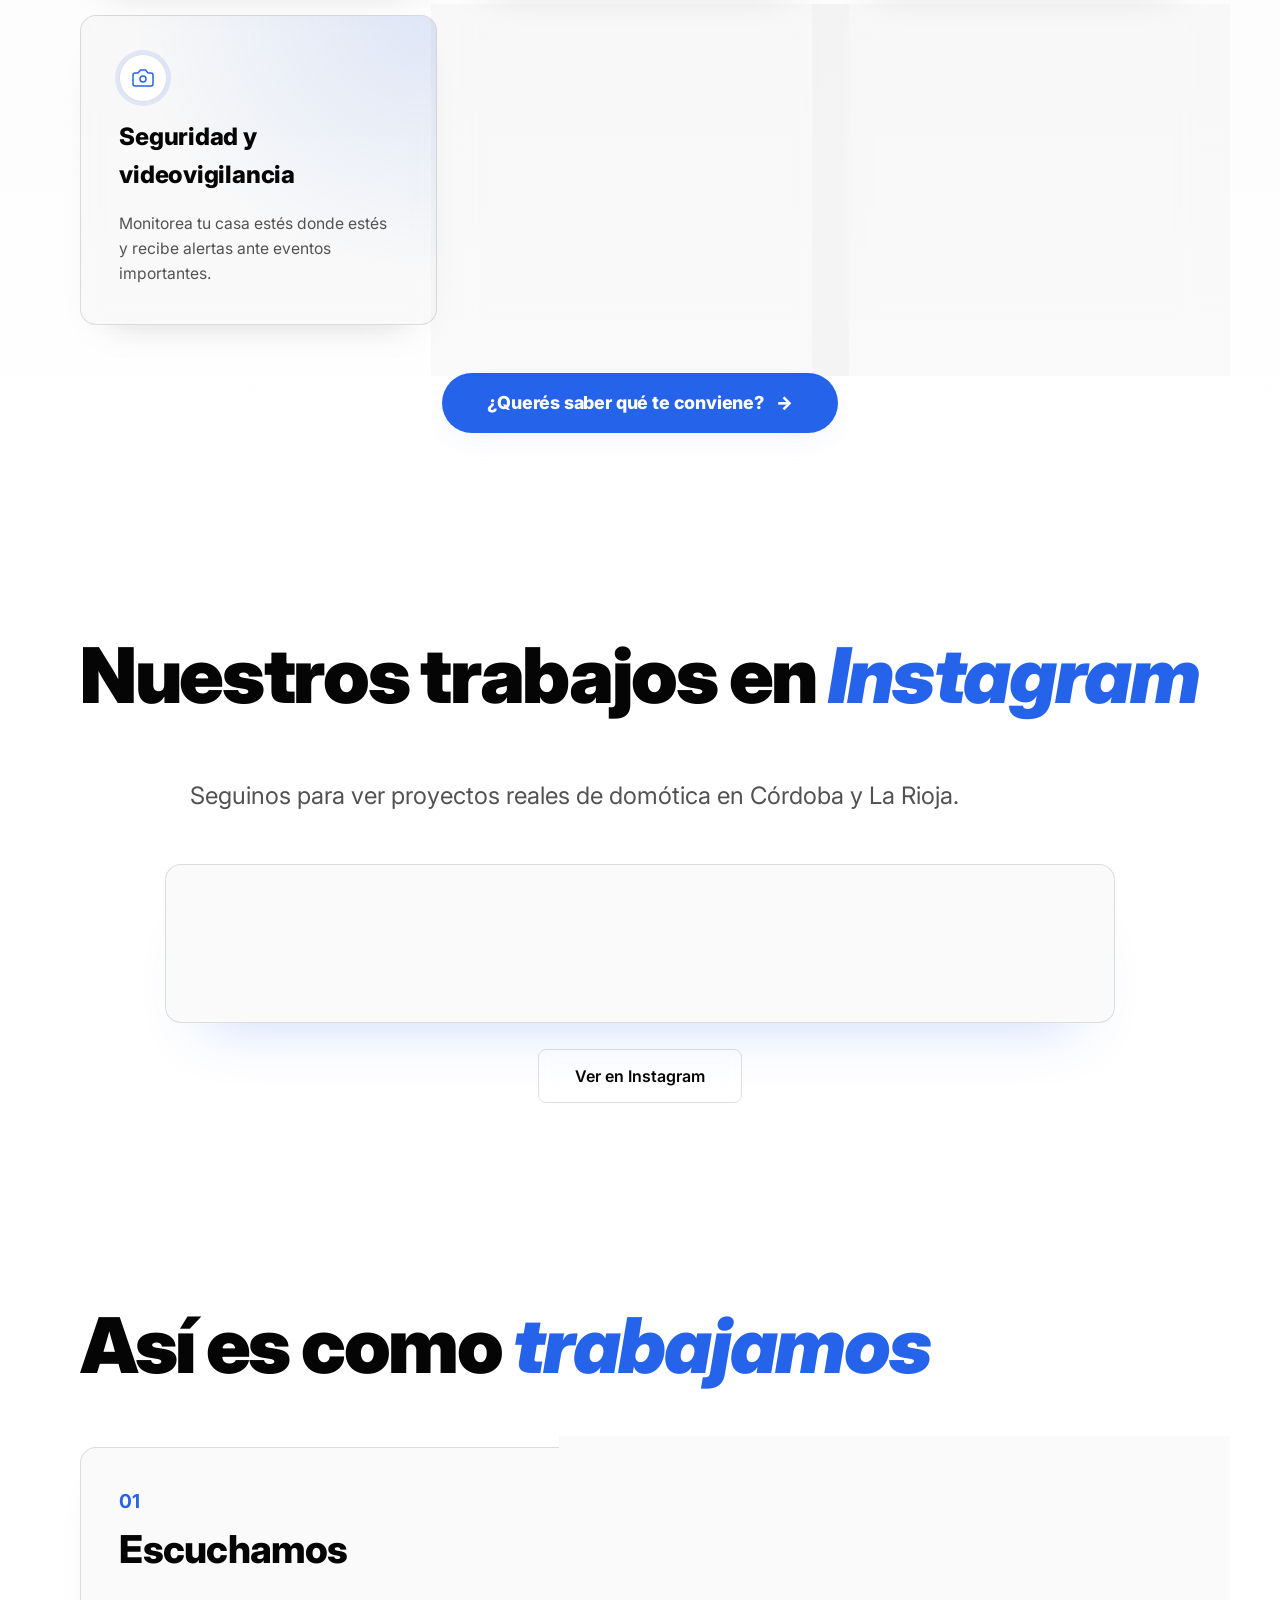
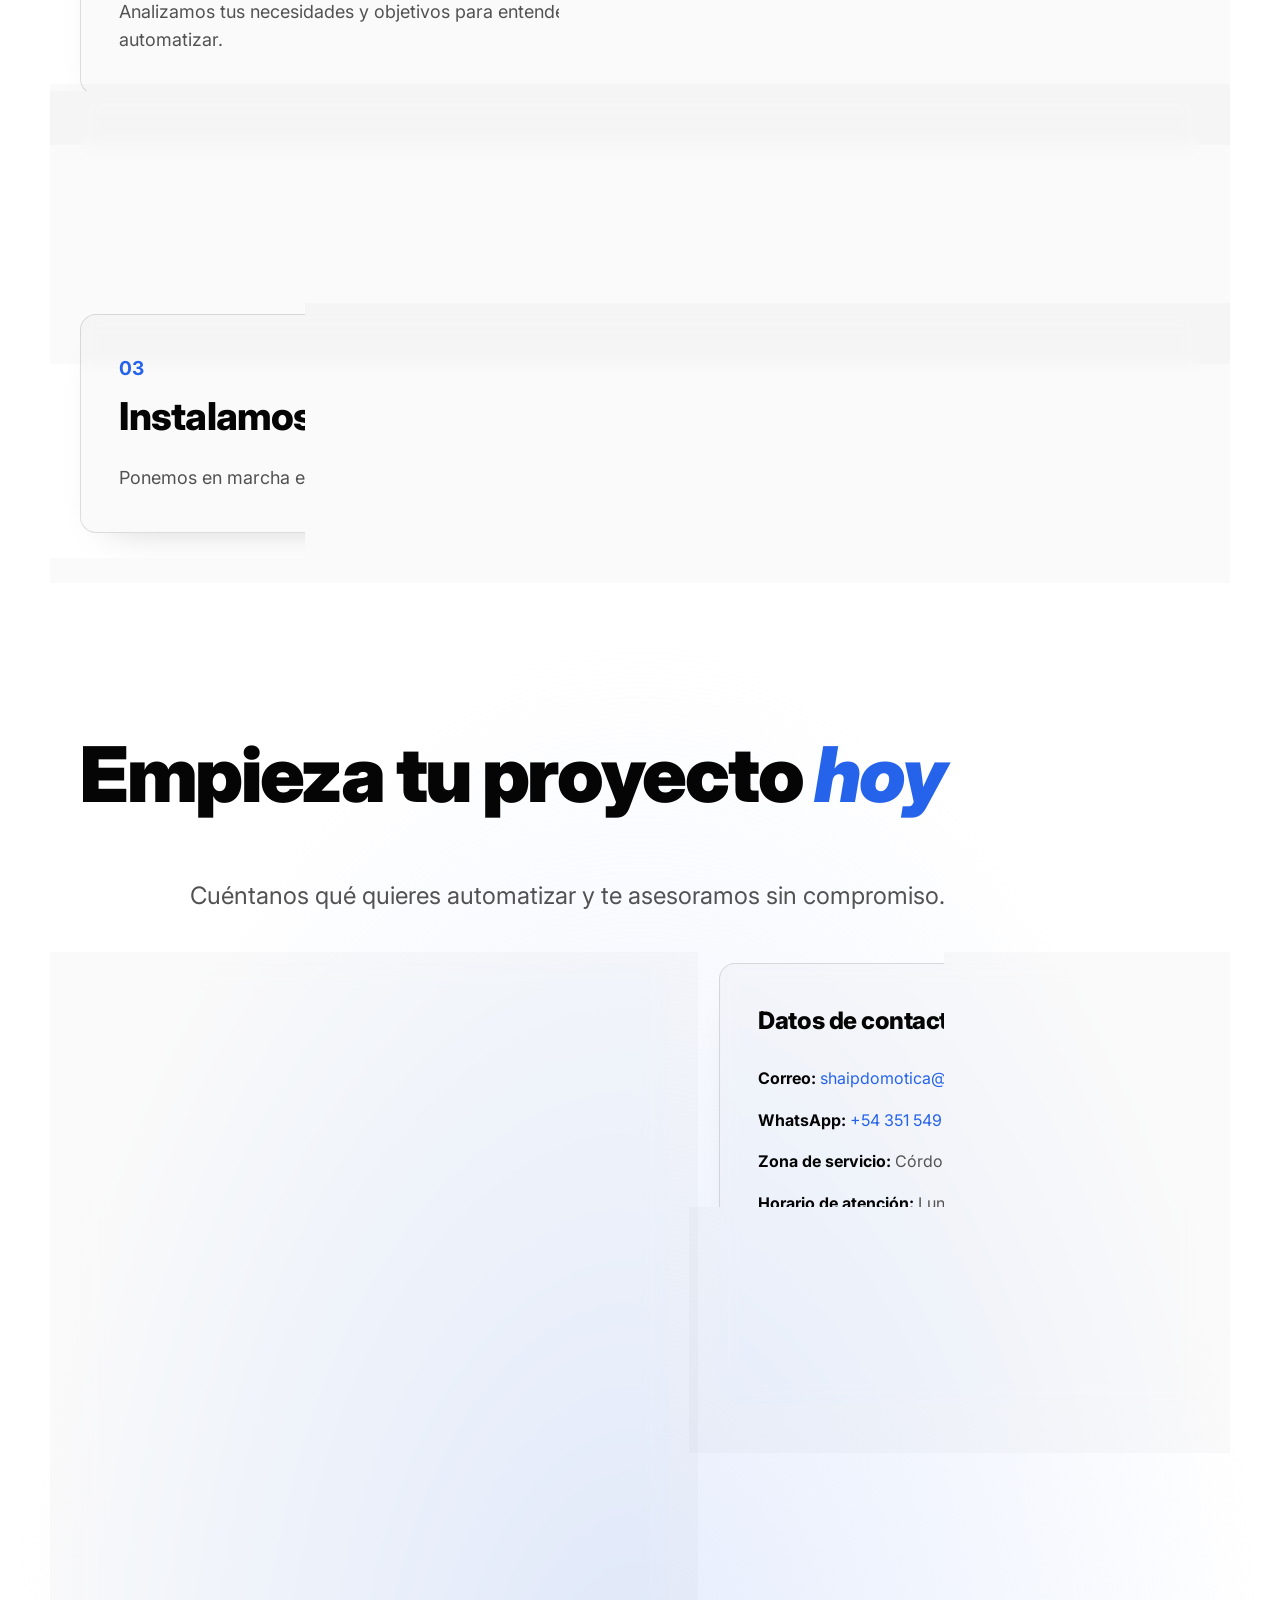
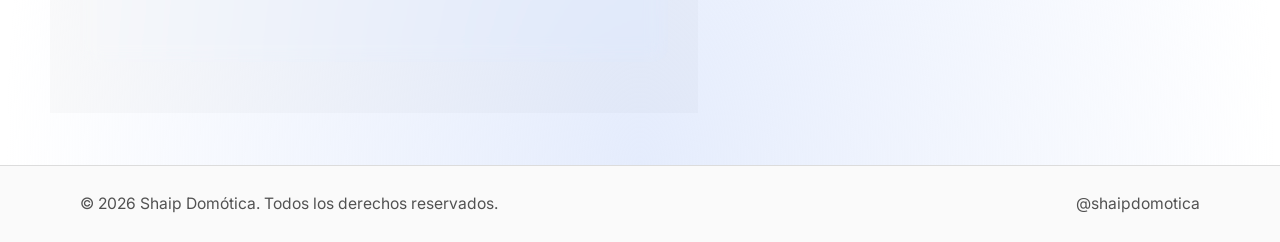
==== commit 595bb661: "Fix mixed content: load LightWidget over HTTPS" ====
--- a/index.html
+++ b/index.html
@@ -148,9 +148,9 @@
         <h2>Nuestros trabajos en <em>Instagram</em></h2>
         <p class="lead">Seguinos para ver proyectos reales de domótica en Córdoba y La Rioja.</p>
         <div class="ig-embed-wrapper fade-in">
-          <iframe src="http://lightwidget.com/widgets/79dce2ac7bbd5ac789f08ddc2d118711.html" scrolling="no" allowtransparency="true" class="lightwidget-widget ig-embed" style="width:100%;border:0;overflow:hidden;" loading="lazy" title="Instagram Feed - Shaip Domótica"></iframe>
-        </div>
-        <script src="http://cdn.lightwidget.com/widgets/lightwidget.js"></script>
+          <iframe src="https://lightwidget.com/widgets/79dce2ac7bbd5ac789f08ddc2d118711.html" scrolling="no" allowtransparency="true" class="lightwidget-widget ig-embed" style="width:100%;border:0;overflow:hidden;" loading="lazy" title="Instagram Feed - Shaip Domótica"></iframe>
+        </div>
+        <script src="https://cdn.lightwidget.com/widgets/lightwidget.js"></script>
         <div class="text-center" style="margin-top: clamp(1.5rem, 2vw, 2rem);">
           <a href="https://www.instagram.com/shaipdomotica" target="_blank" rel="noopener noreferrer" class="btn btn-ghost btn-lg">Ver en Instagram</a>
         </div>
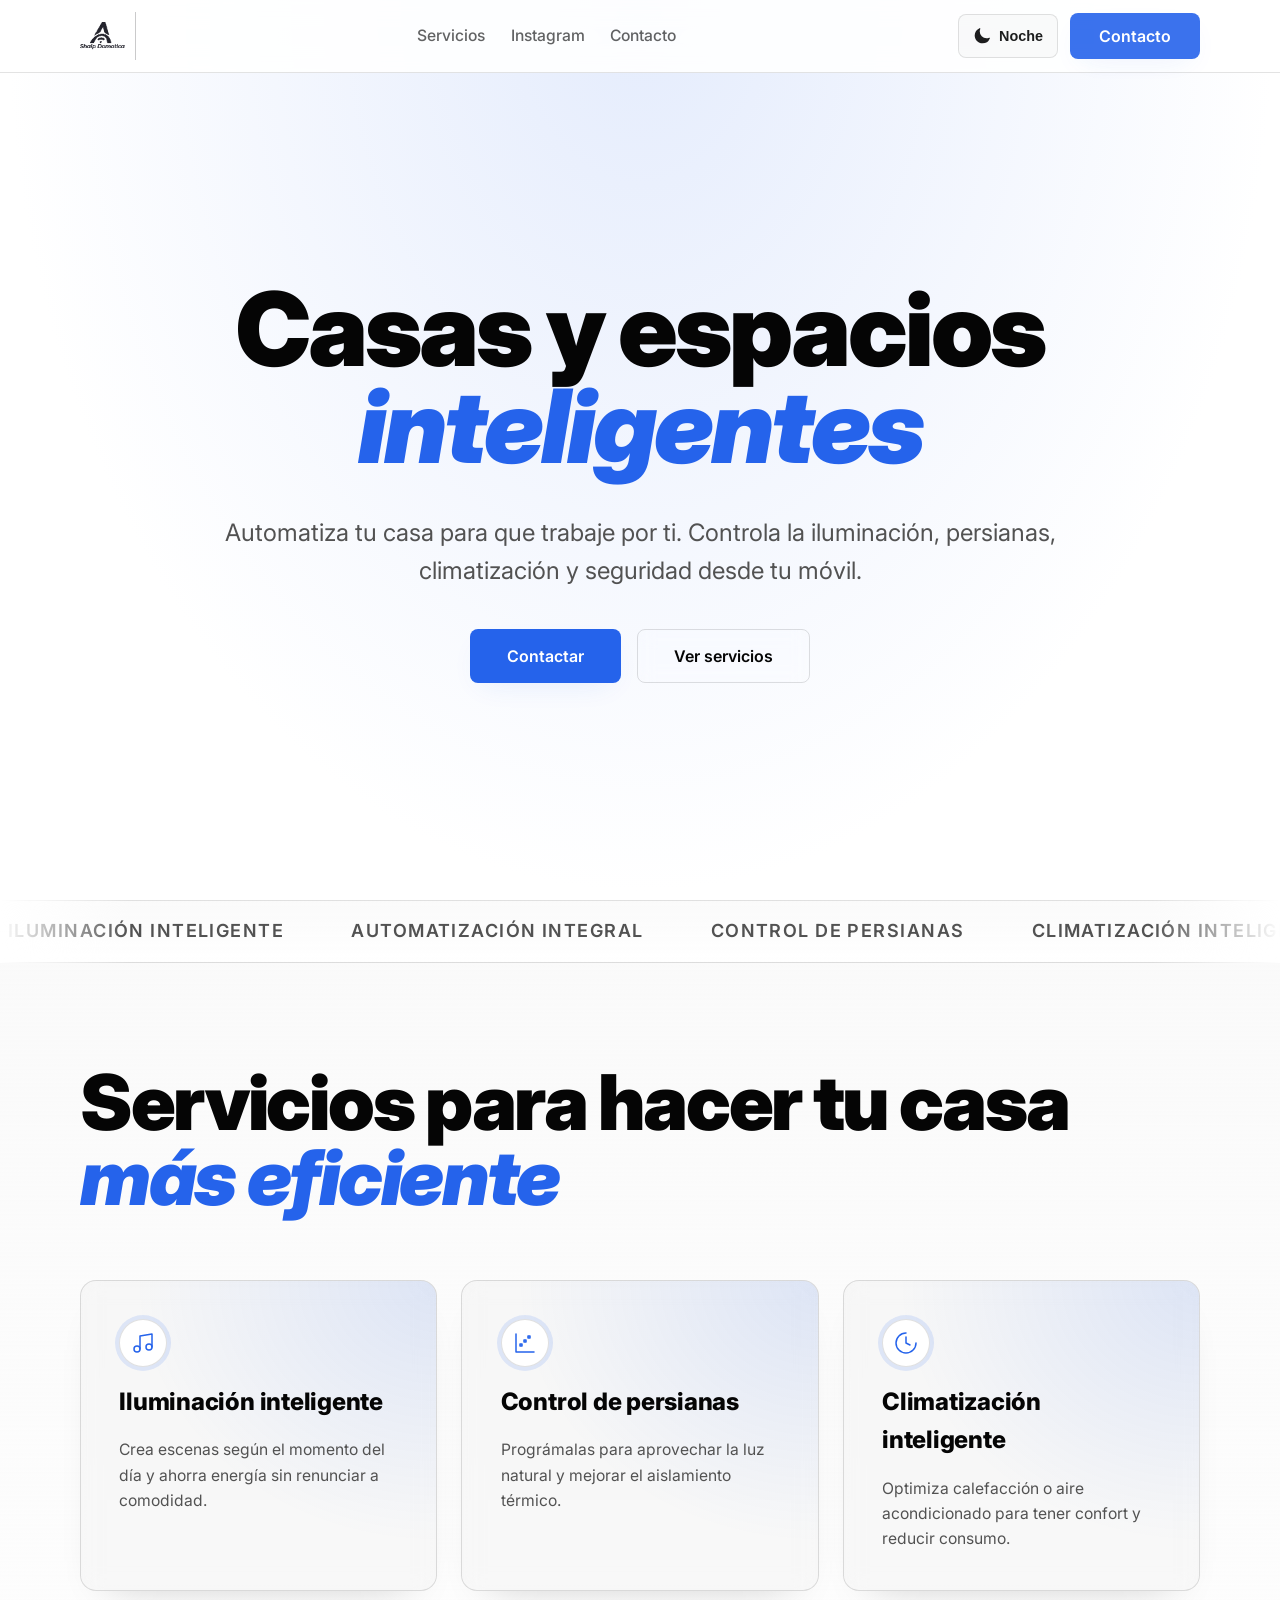
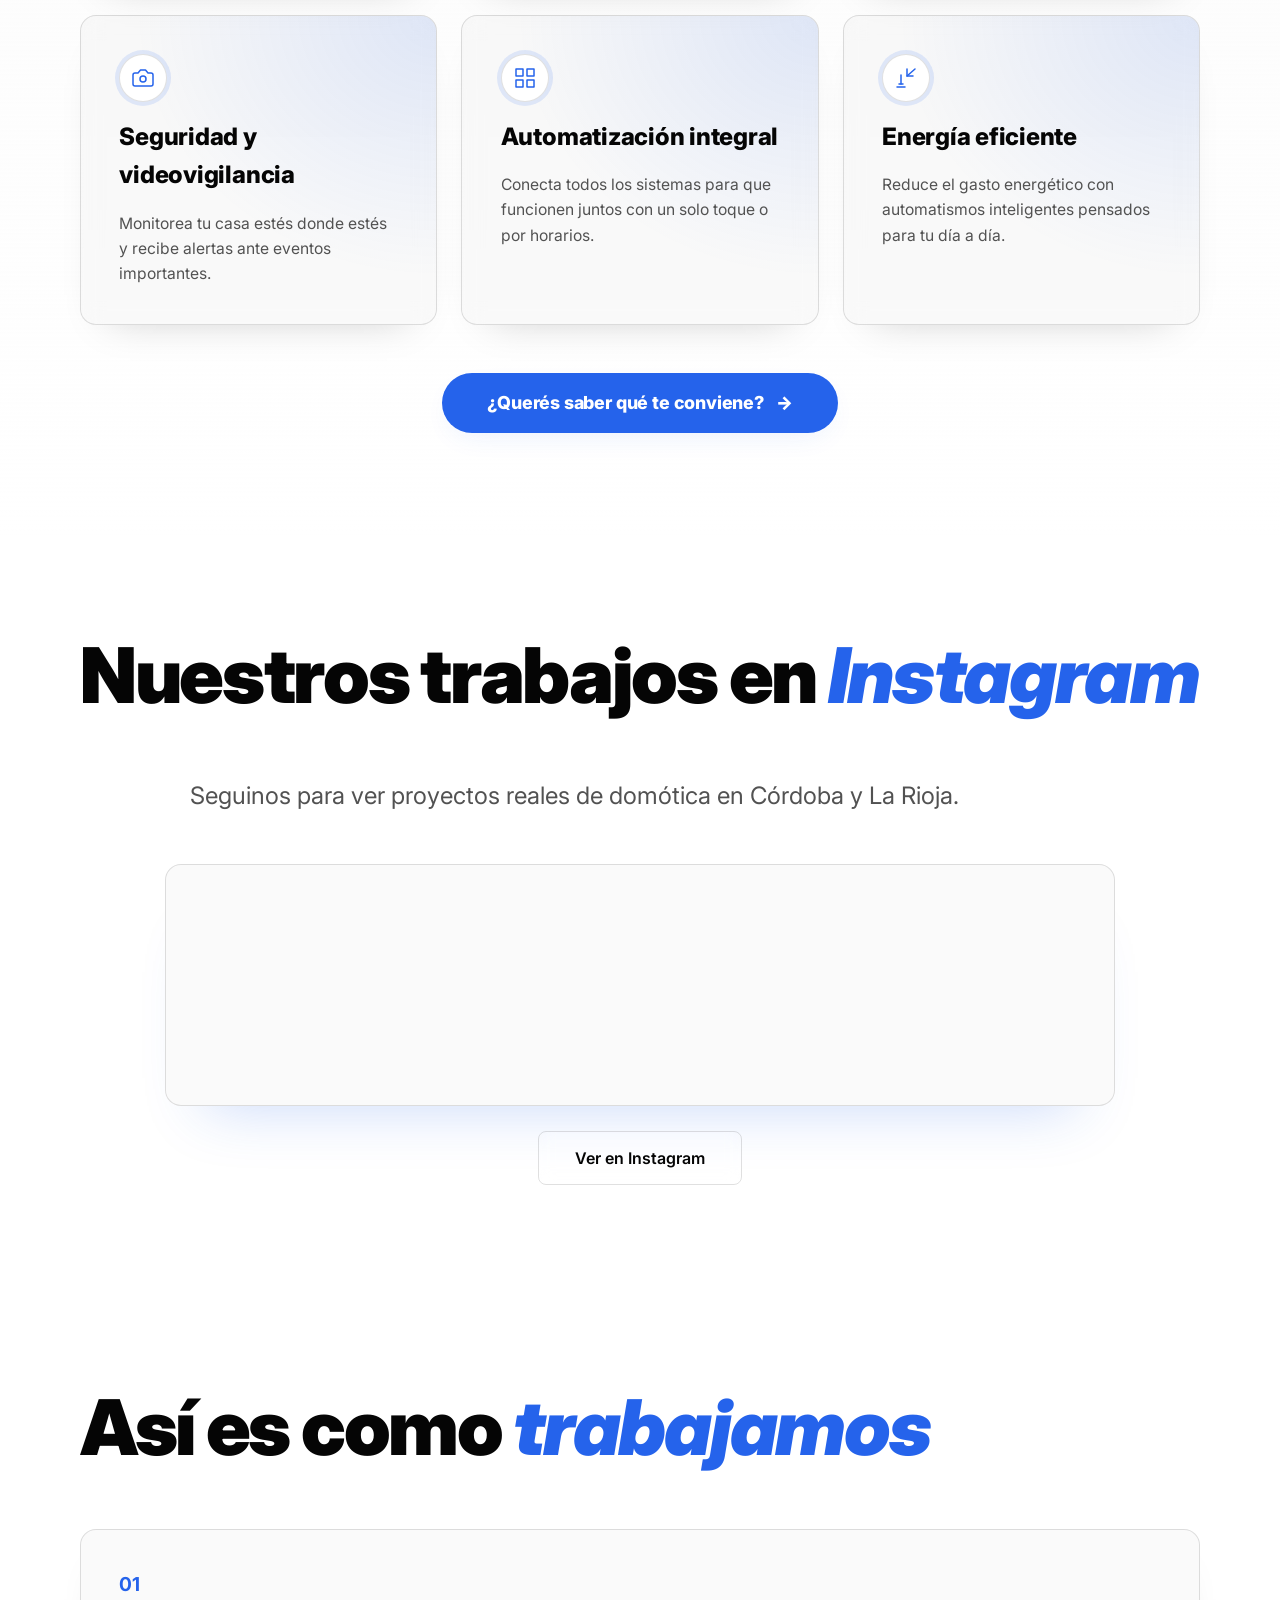
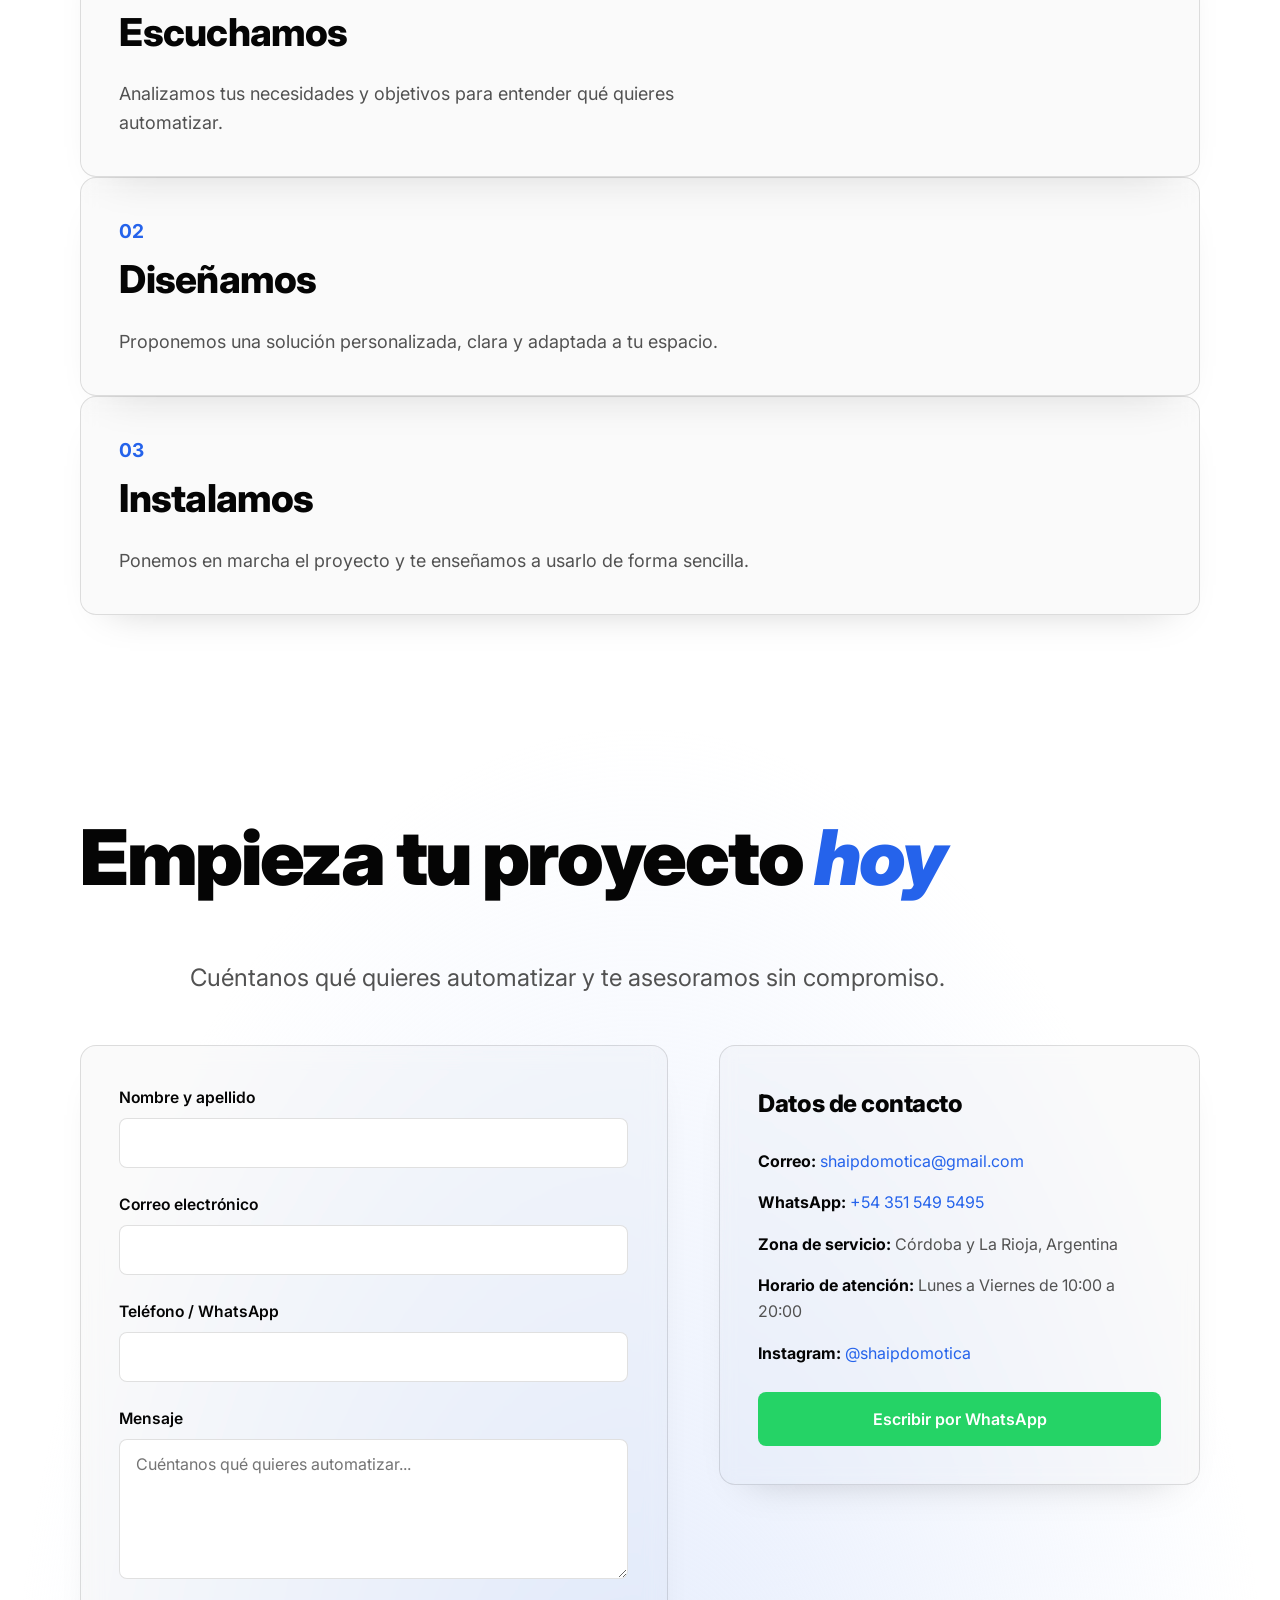
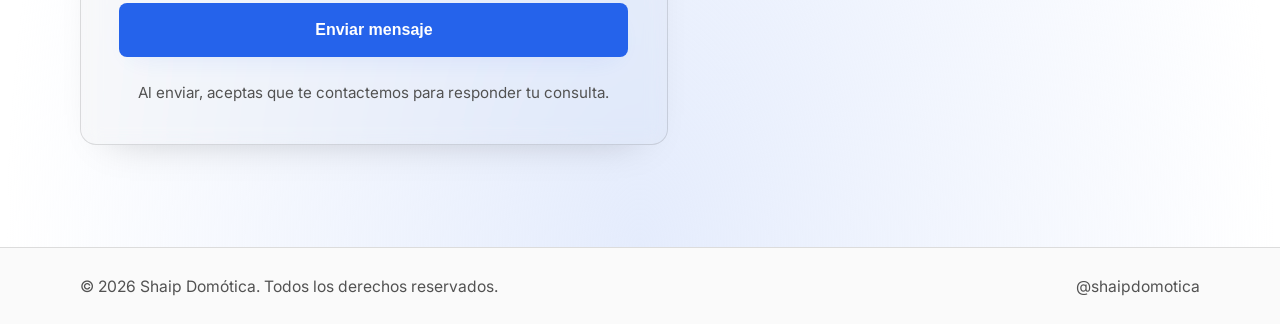
==== commit 28f9a24a: "Restore Behold Instagram widget (revert accidental LightWidget regression)" ====
--- a/index.html
+++ b/index.html
@@ -148,9 +148,18 @@
         <h2>Nuestros trabajos en <em>Instagram</em></h2>
         <p class="lead">Seguinos para ver proyectos reales de domótica en Córdoba y La Rioja.</p>
         <div class="ig-embed-wrapper fade-in">
-          <iframe src="https://lightwidget.com/widgets/79dce2ac7bbd5ac789f08ddc2d118711.html" scrolling="no" allowtransparency="true" class="lightwidget-widget ig-embed" style="width:100%;border:0;overflow:hidden;" loading="lazy" title="Instagram Feed - Shaip Domótica"></iframe>
-        </div>
-        <script src="https://cdn.lightwidget.com/widgets/lightwidget.js"></script>
+          <behold-widget feed-id="pUAoC3qoqCW2iThKT3bS"></behold-widget>
+        </div>
+        <script>
+          (() => {
+            if (window.__bhldScript) return;
+            window.__bhldScript = true;
+            const d = document, s = d.createElement("script");
+            s.type = "module";
+            s.src = "https://w.behold.so/widget.js";
+            setTimeout(() => { d.head.append(s); }, 0);
+          })();
+        </script>
         <div class="text-center" style="margin-top: clamp(1.5rem, 2vw, 2rem);">
           <a href="https://www.instagram.com/shaipdomotica" target="_blank" rel="noopener noreferrer" class="btn btn-ghost btn-lg">Ver en Instagram</a>
         </div>
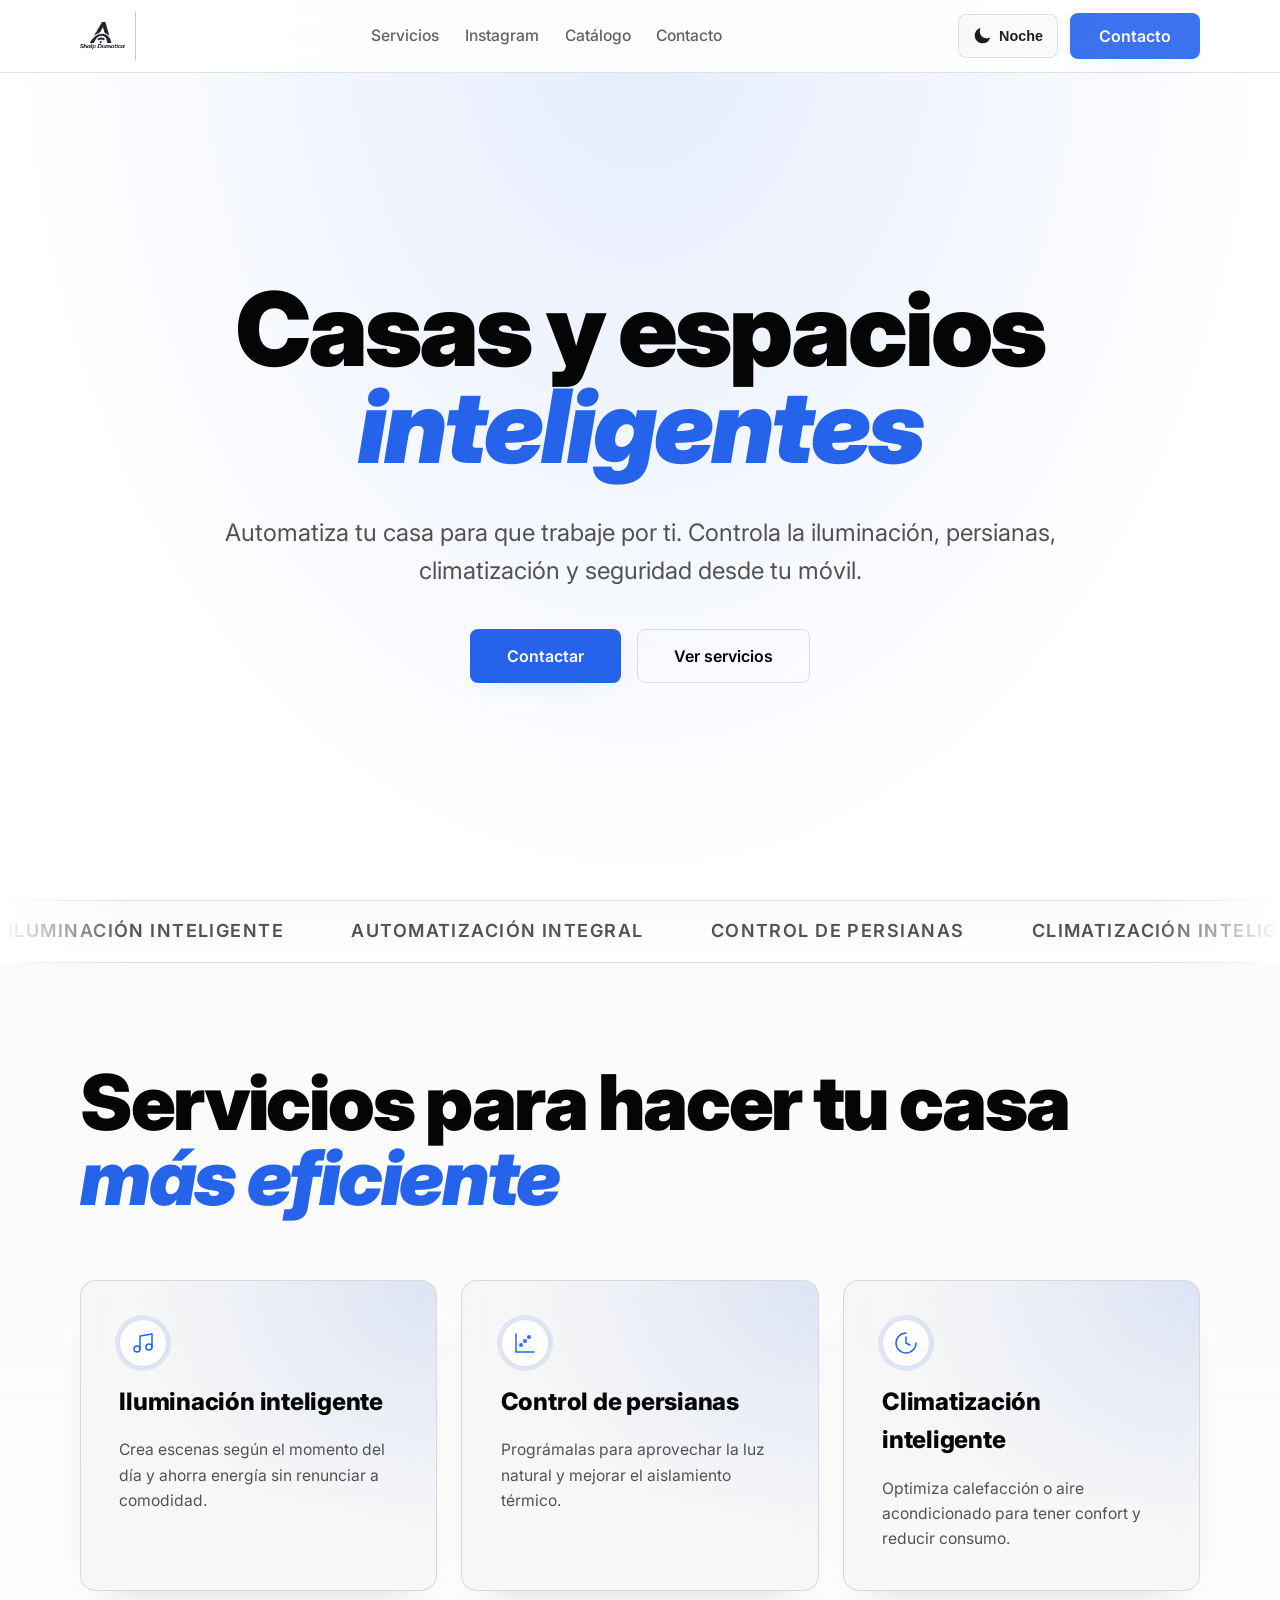
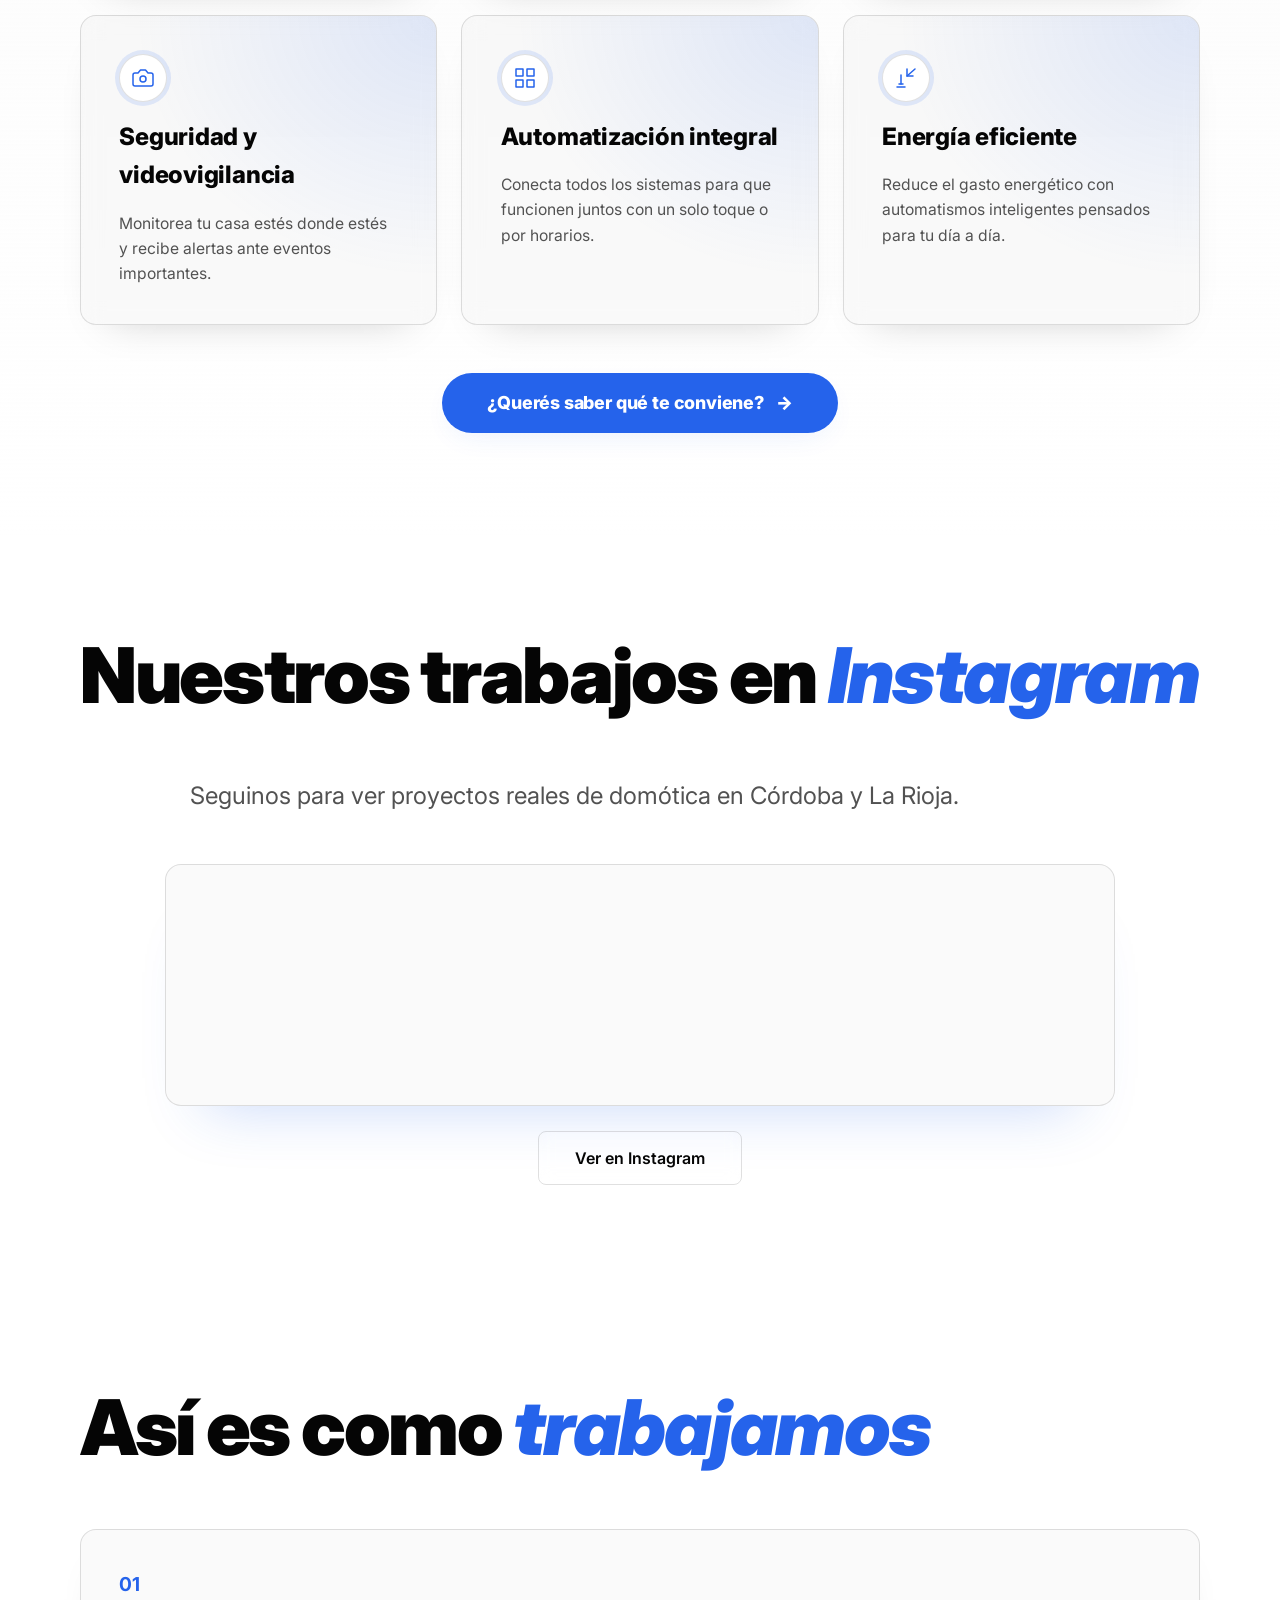
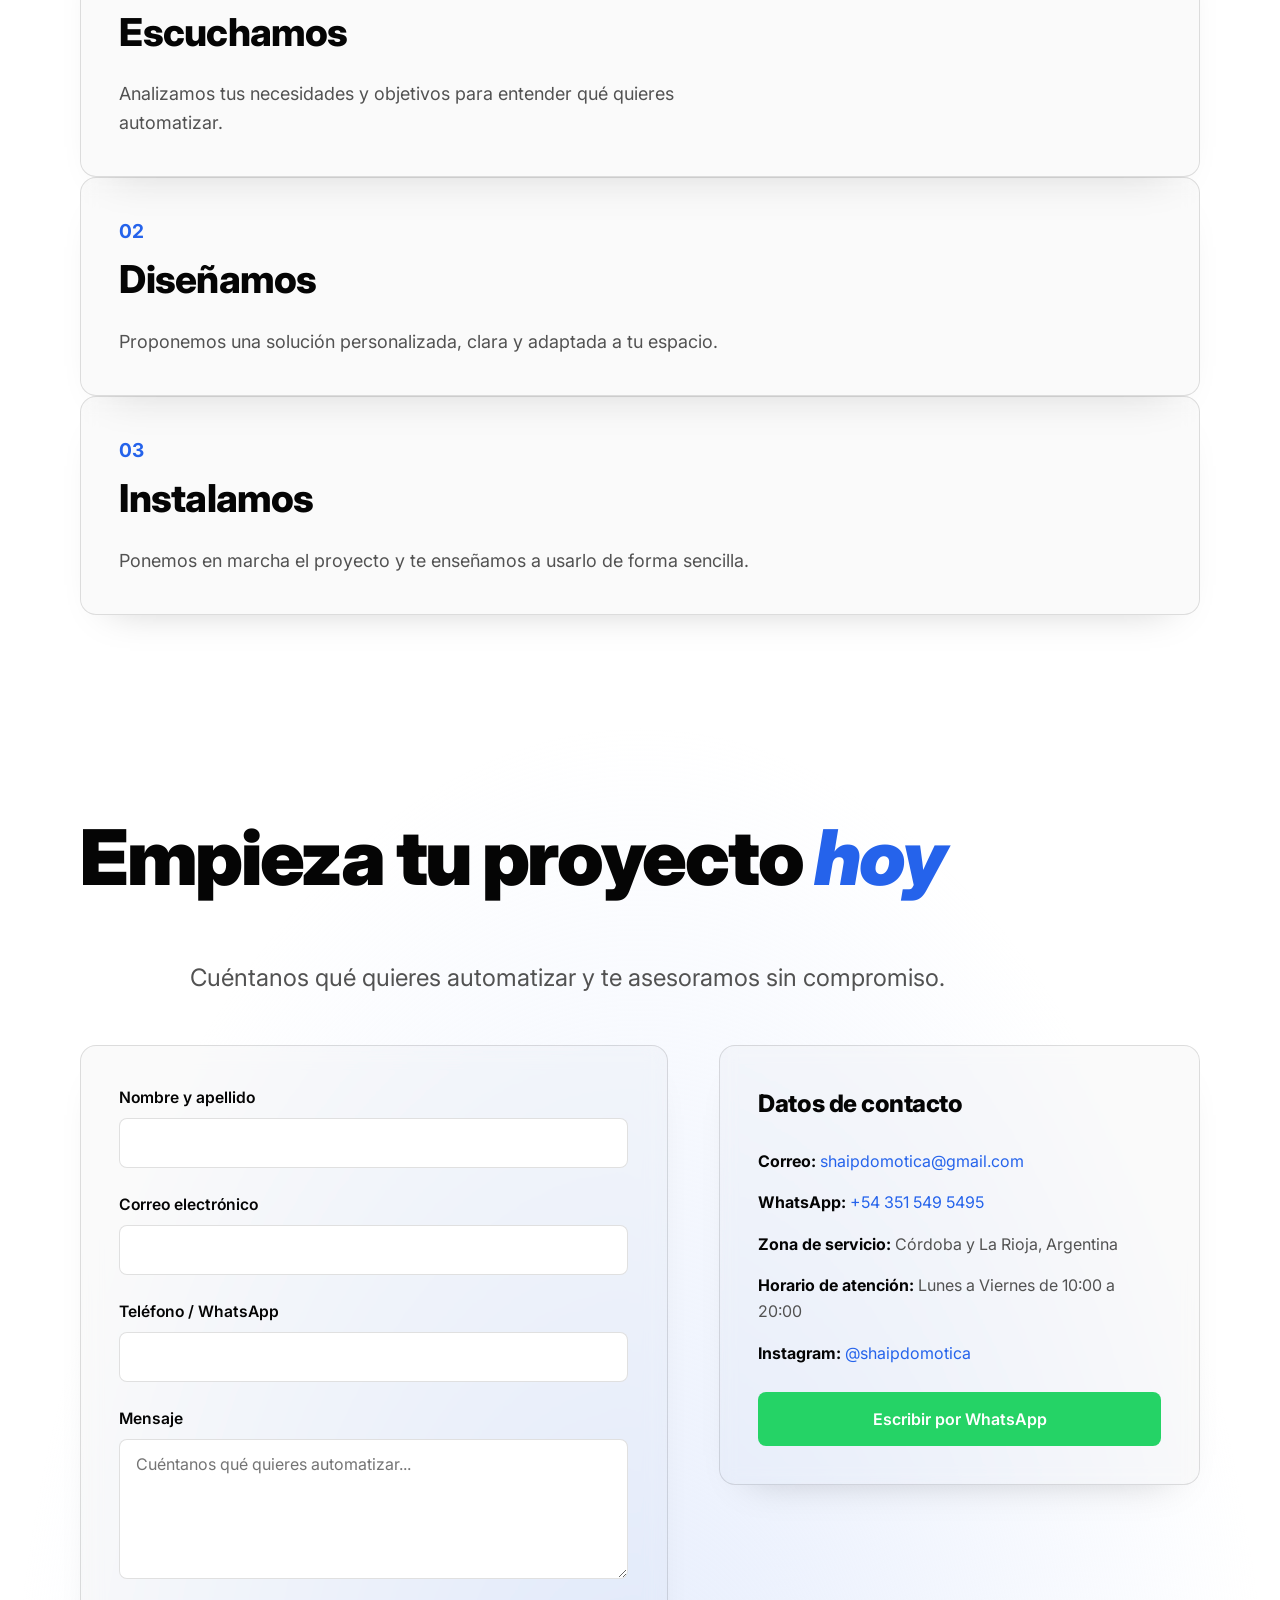
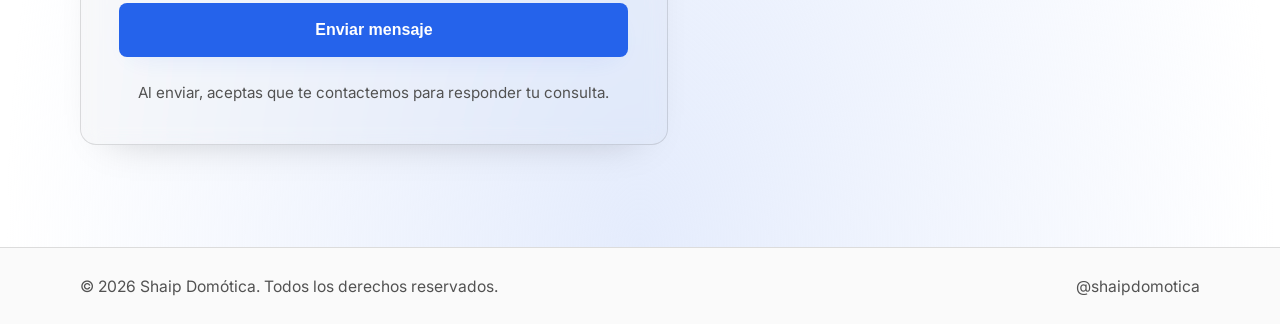
==== commit 0bcf1fc3: "Agregamos assetsignore por temas de construccion que no deben ser publicos" ====
--- a/index.html
+++ b/index.html
@@ -6,21 +6,21 @@
   <title>Shaip Domótica | Automatizá tu casa desde el celular</title>
   <meta name="description" content="Transformá tu casa en un espacio inteligente. Automatizamos iluminación, persianas, climatización y seguridad en Córdoba y La Rioja. Pedí tu presupuesto sin cargo.">
   <meta name="keywords" content="domótica, casa inteligente, automatización, Córdoba, La Rioja, iluminación inteligente, persianas motorizadas, seguridad, hogar inteligente">
-  <link rel="canonical" href="https://shaip-web.shaipdomotica.workers.dev/">
+  <link rel="canonical" href="https://shaipdomotica.com.ar/">
   <meta property="og:site_name" content="Shaip Domótica">
   <meta property="og:title" content="Shaip Domótica | Automatizá tu casa desde el celular">
   <meta property="og:description" content="Transformá tu casa en un espacio inteligente. Automatizamos iluminación, persianas, climatización y seguridad en Córdoba y La Rioja. Pedí tu presupuesto sin cargo.">
   <meta property="og:type" content="website">
   <meta property="og:locale" content="es_AR">
-  <meta property="og:url" content="https://shaip-web.shaipdomotica.workers.dev/">
-  <meta property="og:image" content="https://shaip-web.shaipdomotica.workers.dev/og-image.png">
+  <meta property="og:url" content="https://shaipdomotica.com.ar/">
+  <meta property="og:image" content="https://shaipdomotica.com.ar/og-image.png">
   <meta property="og:image:width" content="1200">
   <meta property="og:image:height" content="630">
   <meta property="og:image:alt" content="Shaip Domótica - Casas y espacios inteligentes">
   <meta name="twitter:card" content="summary_large_image">
   <meta name="twitter:title" content="Shaip Domótica | Automatizá tu casa desde el celular">
   <meta name="twitter:description" content="Transformá tu casa en un espacio inteligente. Automatizamos iluminación, persianas, climatización y seguridad en Córdoba y La Rioja.">
-  <meta name="twitter:image" content="https://shaip-web.shaipdomotica.workers.dev/og-image.png">
+  <meta name="twitter:image" content="https://shaipdomotica.com.ar/og-image.png">
   <link rel="icon" type="image/png" href="[data-uri]">
   <link rel="preconnect" href="https://fonts.googleapis.com">
   <link rel="preconnect" href="https://fonts.gstatic.com" crossorigin>
@@ -36,8 +36,8 @@
     "address": {"@type": "PostalAddress", "addressLocality": "Córdoba", "addressRegion": "Córdoba y La Rioja", "addressCountry": "AR"},
     "openingHours": "Mo-Fr 10:00-20:00",
     "description": "Domótica, automatización de casas y espacios inteligentes en Córdoba y La Rioja, Argentina.",
-    "url": "https://shaip-web.shaipdomotica.workers.dev/",
-    "image": "https://shaip-web.shaipdomotica.workers.dev/og-image.png",
+    "url": "https://shaipdomotica.com.ar/",
+    "image": "https://shaipdomotica.com.ar/og-image.png",
     "sameAs": ["https://www.instagram.com/shaipdomotica"]
   }
   </script>
@@ -58,6 +58,7 @@
       <nav class="nav" aria-label="Navegación principal">
         <a href="#servicios">Servicios</a>
         <a href="#instagram">Instagram</a>
+        <a href="catalogo/">Catálogo</a>
         <a href="#contacto">Contacto</a>
         <a href="#contacto" class="btn btn-primary nav-cta-mobile">Contacto</a>
       </nav>
